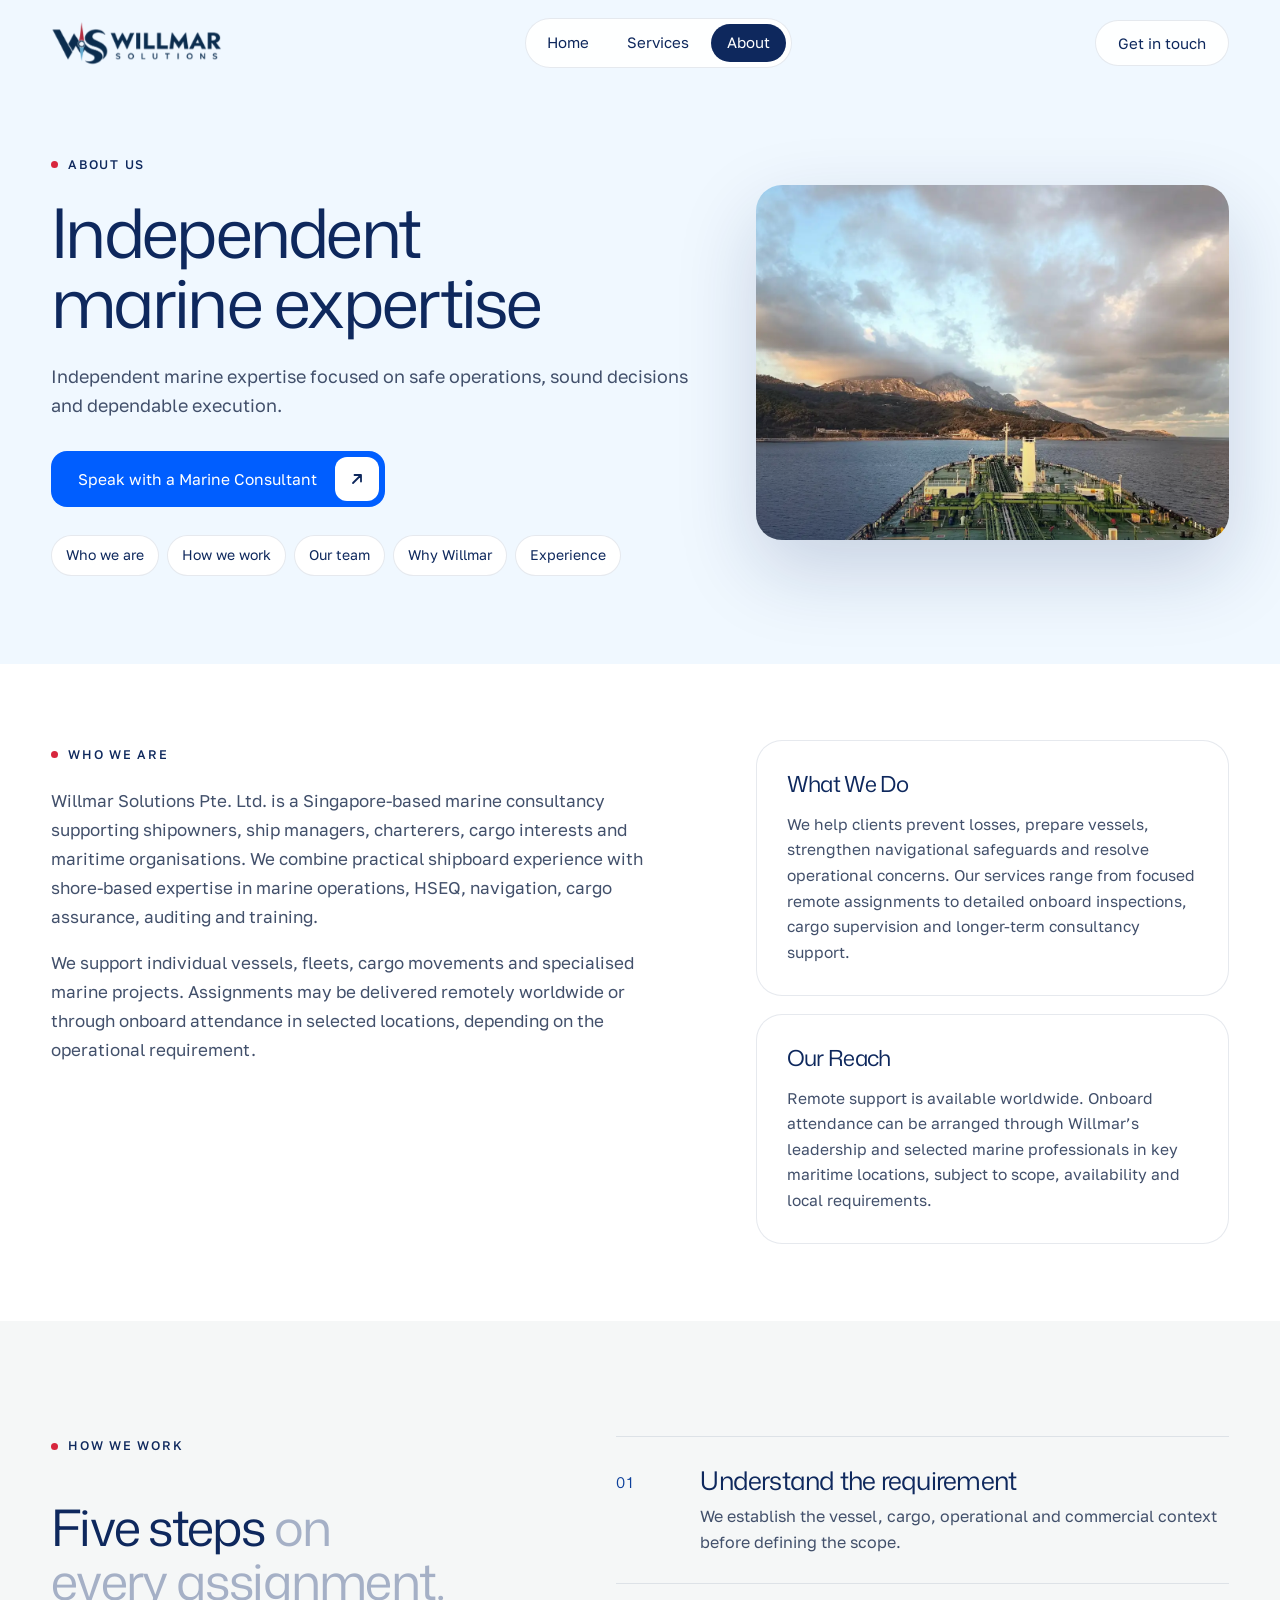
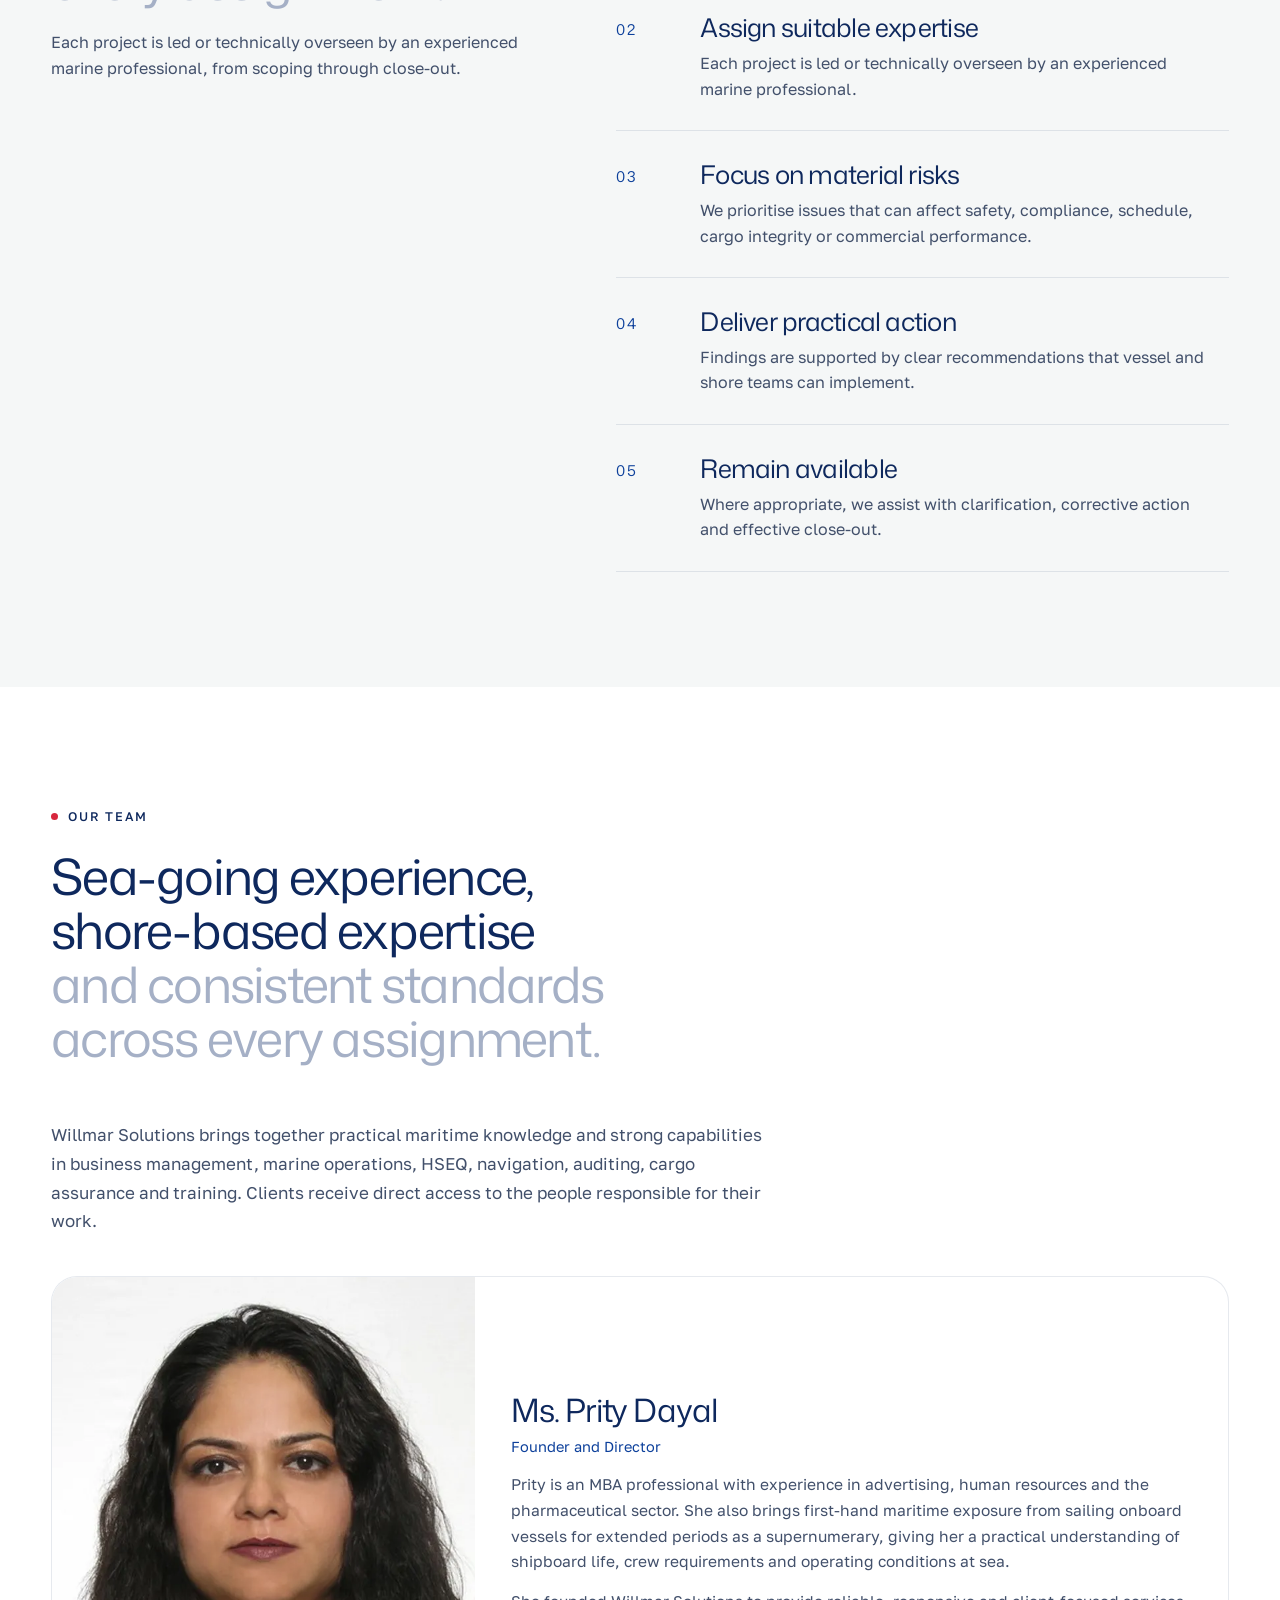
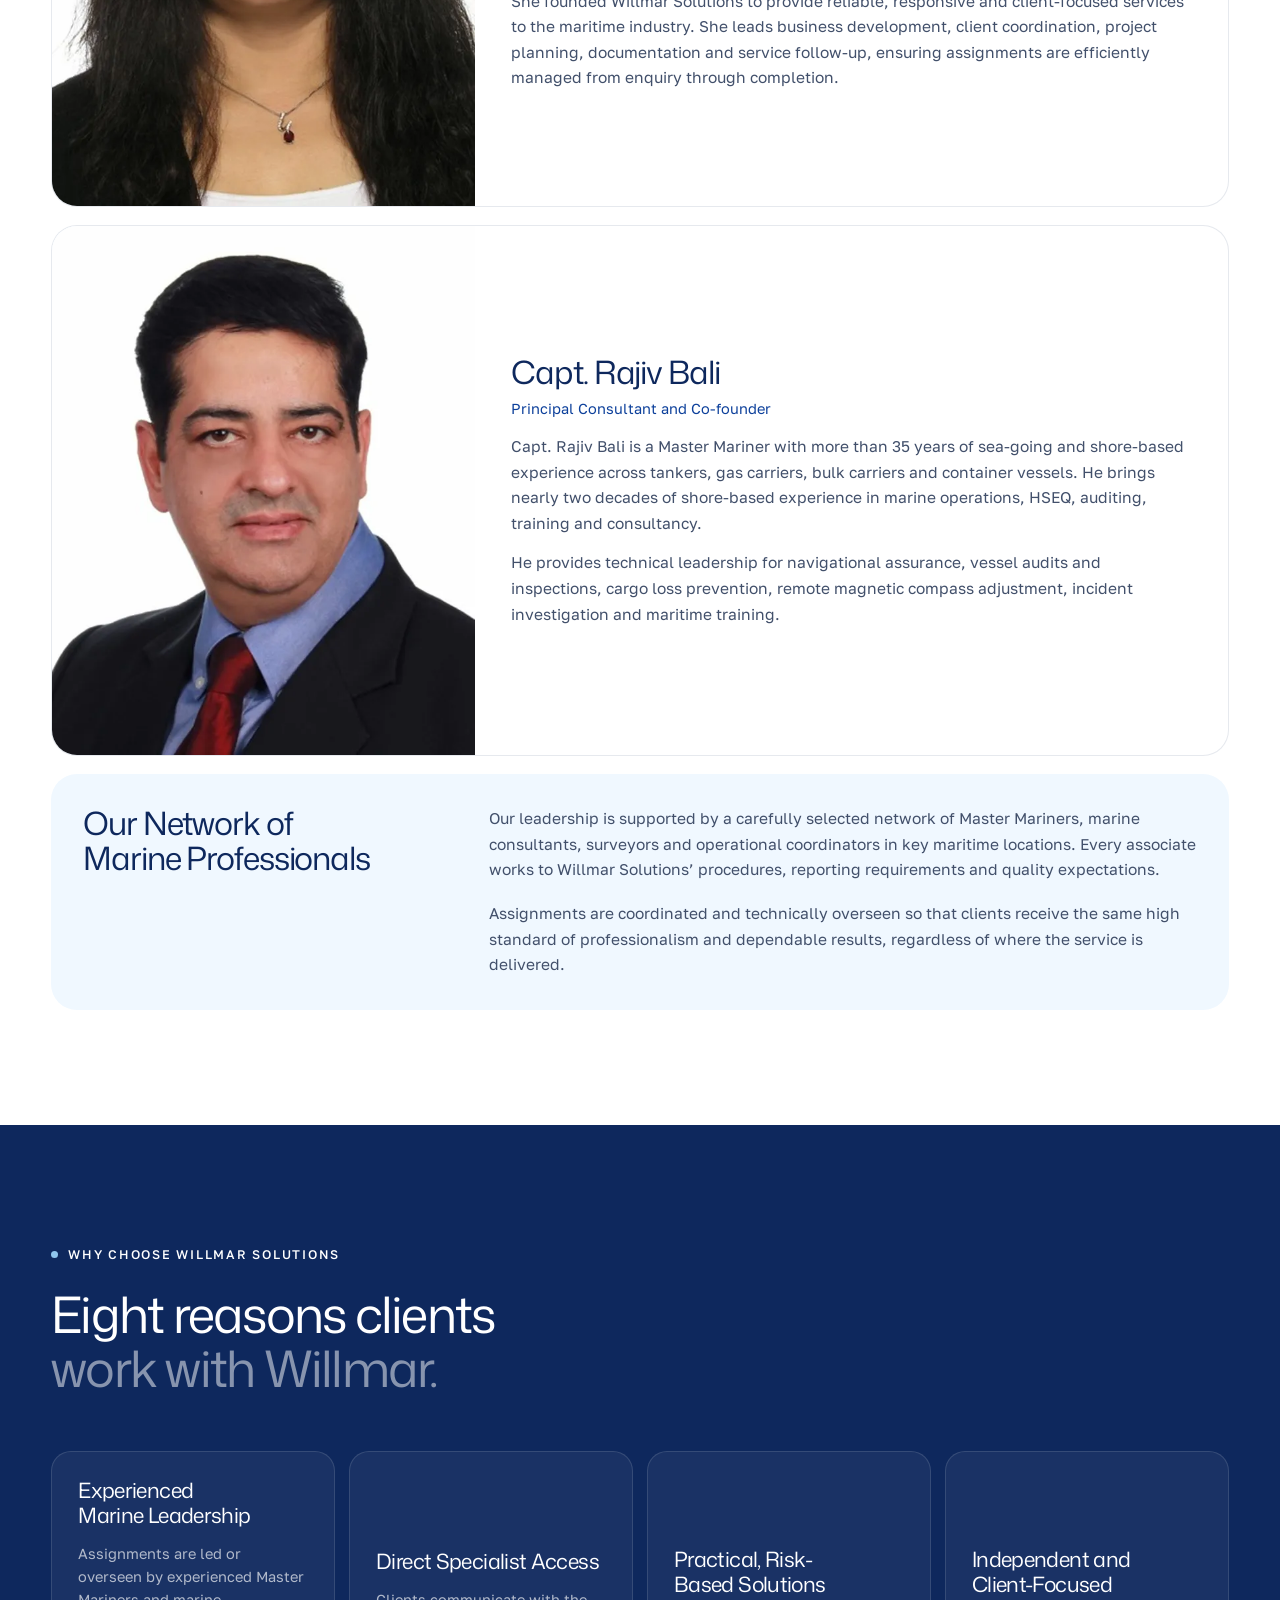
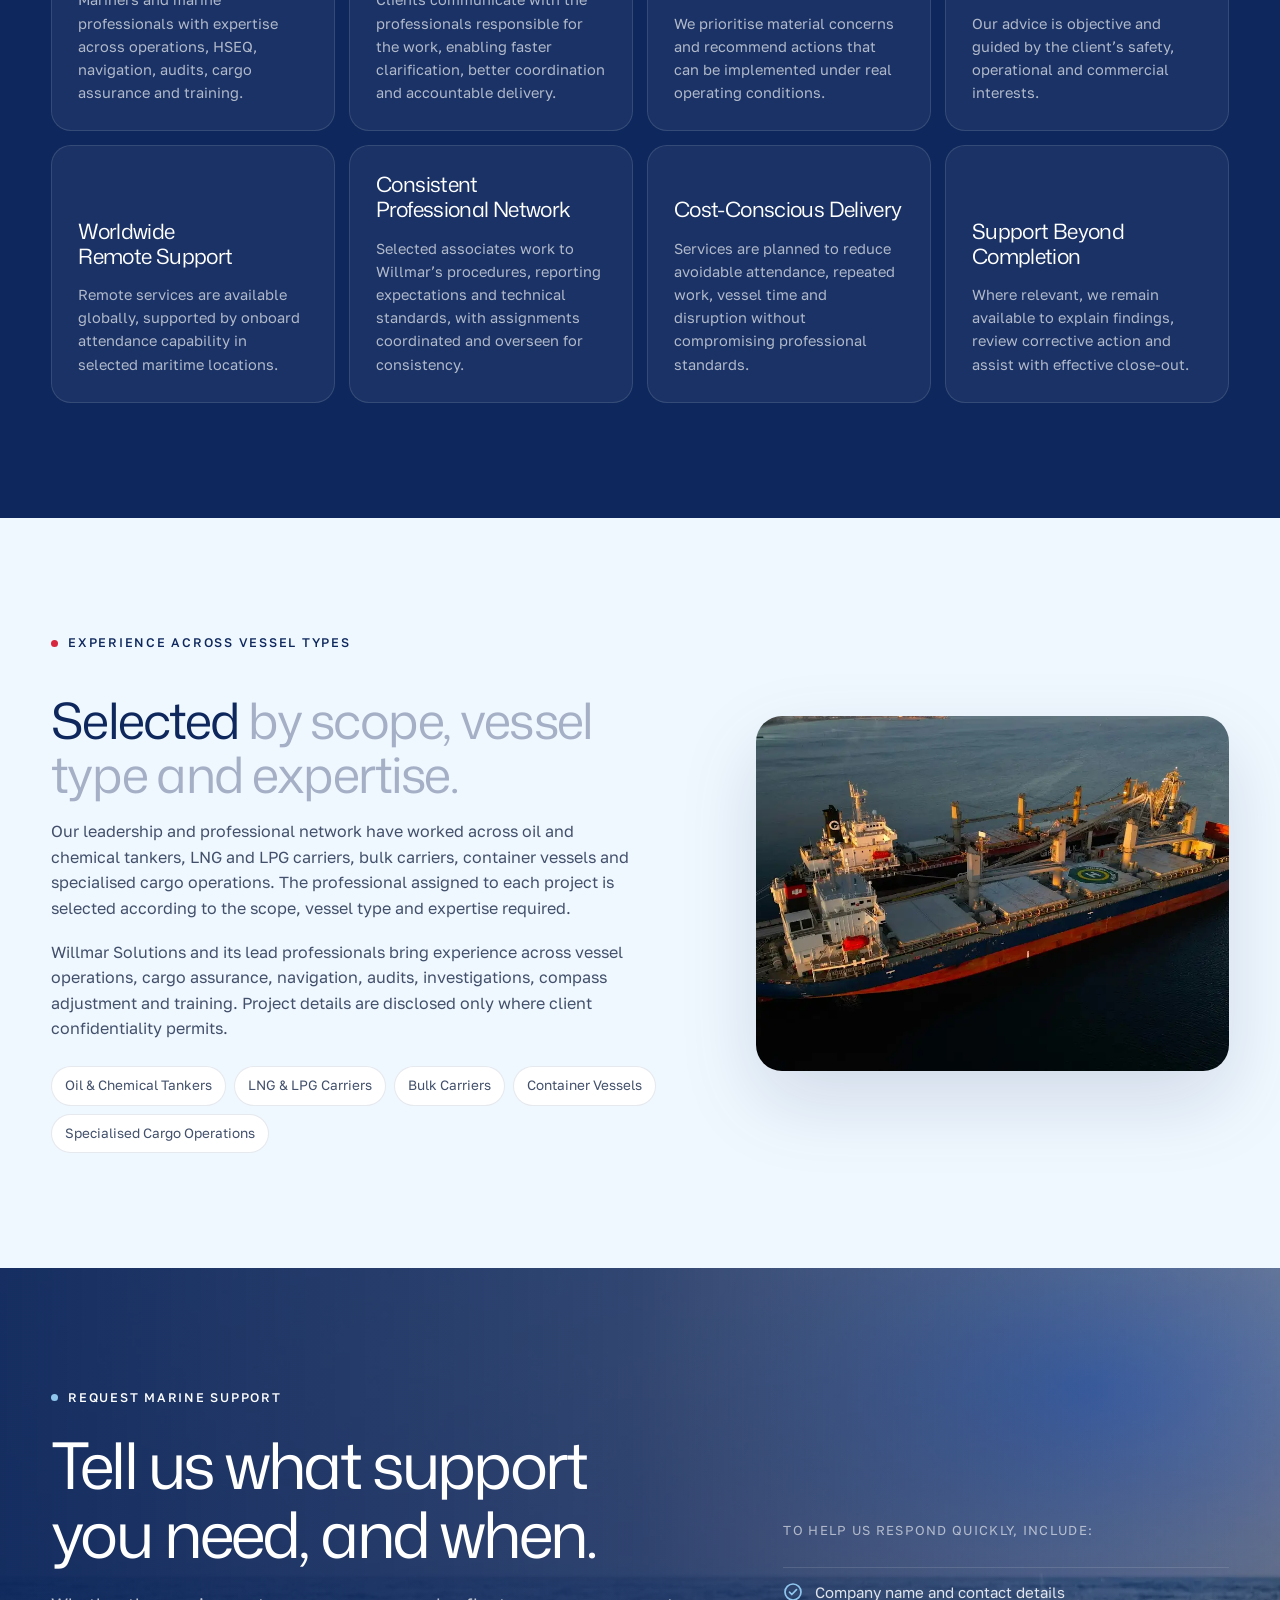
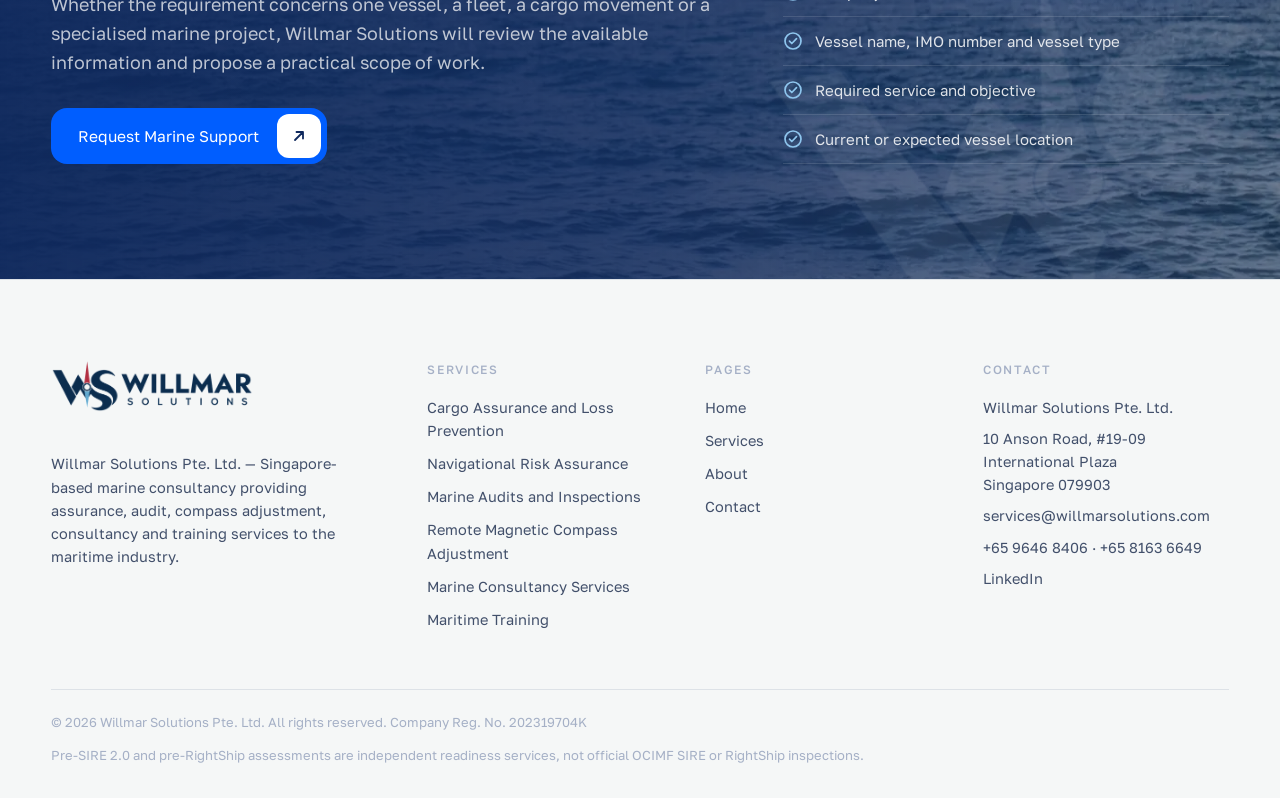
==== about.html @ 5625774e "Simplify to three tabs: Home, Services, About" ====
<!doctype html>
<html lang="en">
<head>
<meta charset="utf-8">
<meta name="viewport" content="width=device-width, initial-scale=1">
<title>About Us — Willmar Solutions</title>
<meta name="description" content="Willmar Solutions Pte. Ltd. — Singapore-based marine consultancy: cargo assurance, navigational risk assurance, marine audits, remote magnetic compass adjustment, consultancy and maritime training.">
<link rel="icon" type="image/png" href="img/favicon.png">
<link rel="preconnect" href="https://fonts.googleapis.com"><link rel="preconnect" href="https://fonts.gstatic.com" crossorigin><link rel="stylesheet" href="https://fonts.googleapis.com/css2?family=Mona+Sans:wght@400;500;600;700&family=Golos+Text:wght@400;500;600&display=swap">
<link rel="stylesheet" href="site.css?v=3">
</head>
<body>

<header class="header" id="header">
<div class="wrap">
  <a class="brand" href="index.html" aria-label="Willmar Solutions home"><span class="lg lg-full ph-logo-full-web" role="img" aria-label="Willmar Solutions"></span><span class="lg lg-mark ph-logo-mark-web" role="img" aria-label="Willmar Solutions"></span></a>
  <ul class="nav" aria-label="Primary">
    <li><a href="index.html">Home</a></li>
    <li><a href="services.html">Services</a></li>
    <li><a href="about.html" class="active" aria-current="page">About</a></li>
  </ul>
  <div class="header-cta">
    <a class="btn-ghost" href="contact.html">Get in touch</a>
    <button class="burger" type="button" id="burger" aria-label="Open menu"><svg viewBox="0 0 20 20" fill="none" stroke="currentColor" stroke-width="1.8" stroke-linecap="round"><path d="M3 6h14M3 10h14M3 14h14"/></svg></button>
  </div>
</div>
</header>
<div class="drawer" id="drawer" aria-hidden="true">
  <div class="top"><a class="brand" href="index.html"><span class="lg lg-full ph-logo-full-web" role="img" aria-label="Willmar Solutions"></span><span class="lg lg-mark ph-logo-mark-web" role="img" aria-label="Willmar Solutions"></span></a><button class="close" type="button" id="drawer-close" aria-label="Close menu"><svg viewBox="0 0 20 20" fill="none" stroke="currentColor" stroke-width="1.8" stroke-linecap="round"><path d="m5 5 10 10M15 5 5 15"/></svg></button></div>
  <a href="index.html">Home</a>
  <a href="services.html">Services</a>
  <a href="about.html">About</a>
  <a href="contact.html">Contact</a>
  <a class="btn primary" href="contact.html"><span>Request Marine Support</span><span class="ic"><svg viewBox="0 0 16 16" fill="none" stroke="currentColor" stroke-width="1.8" stroke-linecap="round" stroke-linejoin="round"><path d="M4 12 12 4M5.5 4H12v6.5"/></svg></span></a>
</div>
<main class="page" data-page="about"><section class="page-hero"><div class="wrap split"><div><span class="eyebrow">About Us</span><h1>Independent marine expertise</h1><p class="lead">Independent marine expertise focused on safe operations, sound decisions and dependable execution.</p><div class="actions"><a class="btn primary" href="contact.html"><span>Speak with a Marine Consultant</span><span class="ic"><svg viewBox="0 0 16 16" fill="none" stroke="currentColor" stroke-width="1.8" stroke-linecap="round" stroke-linejoin="round"><path d="M4 12 12 4M5.5 4H12v6.5"/></svg></span></a></div><div class="subnav"><a href="#who-we-are">Who we are</a><a href="#how-we-work">How we work</a><a href="#team">Our team</a><a href="#why">Why Willmar</a><a href="#experience">Experience</a></div></div><div class="page-hero-img rv"><div class="ph ph-about " role="img" aria-label="View from the bridge of a tanker approaching the coast"></div></div></div></section>
<section class="section tight white" id="who-we-are"><div class="wrap split top"><div><span class="eyebrow">Who we are</span><div class="prose"><p>Willmar Solutions Pte. Ltd. is a Singapore-based marine consultancy supporting shipowners, ship managers, charterers, cargo interests and maritime organisations. We combine practical shipboard experience with shore-based expertise in marine operations, HSEQ, navigation, cargo assurance, auditing and training.</p><p>We support individual vessels, fleets, cargo movements and specialised marine projects. Assignments may be delivered remotely worldwide or through onboard attendance in selected locations, depending on the operational requirement.</p></div></div><div class="stack"><div class="info-card"><h4>What We Do</h4><p>We help clients prevent losses, prepare vessels, strengthen navigational safeguards and resolve operational concerns. Our services range from focused remote assignments to detailed onboard inspections, cargo supervision and longer-term consultancy support.</p></div><div class="info-card"><h4>Our Reach</h4><p>Remote support is available worldwide. Onboard attendance can be arranged through Willmar’s leadership and selected marine professionals in key maritime locations, subject to scope, availability and local requirements.</p></div></div></div></section>
<section class="section" id="how-we-work"><div class="wrap steps-grid"><div class="sticky"><span class="eyebrow">How We Work</span><h2 class="h2">Five steps <span class="dim">on every assignment.</span></h2><p>Each project is led or technically overseen by an experienced marine professional, from scoping through close-out.</p></div><div class="steps"><div class="step rv"><div class="n">01</div><div><h4 class="h4">Understand the requirement</h4><p>We establish the vessel, cargo, operational and commercial context before defining the scope.</p></div></div><div class="step rv"><div class="n">02</div><div><h4 class="h4">Assign suitable expertise</h4><p>Each project is led or technically overseen by an experienced marine professional.</p></div></div><div class="step rv"><div class="n">03</div><div><h4 class="h4">Focus on material risks</h4><p>We prioritise issues that can affect safety, compliance, schedule, cargo integrity or commercial performance.</p></div></div><div class="step rv"><div class="n">04</div><div><h4 class="h4">Deliver practical action</h4><p>Findings are supported by clear recommendations that vessel and shore teams can implement.</p></div></div><div class="step rv"><div class="n">05</div><div><h4 class="h4">Remain available</h4><p>Where appropriate, we assist with clarification, corrective action and effective close-out.</p></div></div></div></div></section>
<section class="section white" id="team"><div class="wrap"><div class="section-head"><div><span class="eyebrow">Our Team</span><h2 class="h2">Sea-going experience, shore-based expertise <span class="dim">and consistent standards across every assignment.</span></h2></div></div><div class="prose" style="margin-bottom:40px"><p>Willmar Solutions brings together practical maritime knowledge and strong capabilities in business management, marine operations, HSEQ, navigation, auditing, cargo assurance and training. Clients receive direct access to the people responsible for their work.</p></div><div class="team-grid profiles"><div class="profile rv" style="--i:0"><div class="portrait"><div class="ph ph-prity " role="img" aria-label="Ms. Prity Dayal, Founder and Director"></div></div><div class="profile-body"><h3 class="h3">Ms. Prity Dayal</h3><span class="role">Founder and Director</span><p>Prity is an MBA professional with experience in advertising, human resources and the pharmaceutical sector. She also brings first-hand maritime exposure from sailing onboard vessels for extended periods as a supernumerary, giving her a practical understanding of shipboard life, crew requirements and operating conditions at sea.</p><p>She founded Willmar Solutions to provide reliable, responsive and client-focused services to the maritime industry. She leads business development, client coordination, project planning, documentation and service follow-up, ensuring assignments are efficiently managed from enquiry through completion.</p></div></div><div class="profile rv" style="--i:1"><div class="portrait"><div class="ph ph-rajiv " role="img" aria-label="Capt. Rajiv Bali, Principal Consultant and Co-founder"></div></div><div class="profile-body"><h3 class="h3">Capt. Rajiv Bali</h3><span class="role">Principal Consultant and Co-founder</span><p>Capt. Rajiv Bali is a Master Mariner with more than 35 years of sea-going and shore-based experience across tankers, gas carriers, bulk carriers and container vessels. He brings nearly two decades of shore-based experience in marine operations, HSEQ, auditing, training and consultancy.</p><p>He provides technical leadership for navigational assurance, vessel audits and inspections, cargo loss prevention, remote magnetic compass adjustment, incident investigation and maritime training.</p></div></div></div><div class="network"><div><h3 class="h3">Our Network of Marine Professionals</h3></div><div class="stack"><p>Our leadership is supported by a carefully selected network of Master Mariners, marine consultants, surveyors and operational coordinators in key maritime locations. Every associate works to Willmar Solutions’ procedures, reporting requirements and quality expectations.</p><p>Assignments are coordinated and technically overseen so that clients receive the same high standard of professionalism and dependable results, regardless of where the service is delivered.</p></div></div></div></section>
<section class="section navy sonar" id="why"><div class="rings" aria-hidden="true"><i></i><i></i><i></i></div><div class="wrap"><div class="section-head"><div><span class="eyebrow">Why Choose Willmar Solutions</span><h2 class="h2">Eight reasons clients <span class="dim">work with Willmar.</span></h2></div></div><div class="why-grid" style="margin-top:0"><div class="why rv" style="--i:0"><h4>Experienced Marine Leadership</h4><p>Assignments are led or overseen by experienced Master Mariners and marine professionals with expertise across operations, HSEQ, navigation, audits, cargo assurance and training.</p></div><div class="why rv" style="--i:1"><h4>Direct Specialist Access</h4><p>Clients communicate with the professionals responsible for the work, enabling faster clarification, better coordination and accountable delivery.</p></div><div class="why rv" style="--i:2"><h4>Practical, Risk-Based Solutions</h4><p>We prioritise material concerns and recommend actions that can be implemented under real operating conditions.</p></div><div class="why rv" style="--i:3"><h4>Independent and Client-Focused</h4><p>Our advice is objective and guided by the client’s safety, operational and commercial interests.</p></div><div class="why rv" style="--i:4"><h4>Worldwide Remote Support</h4><p>Remote services are available globally, supported by onboard attendance capability in selected maritime locations.</p></div><div class="why rv" style="--i:5"><h4>Consistent Professional Network</h4><p>Selected associates work to Willmar’s procedures, reporting expectations and technical standards, with assignments coordinated and overseen for consistency.</p></div><div class="why rv" style="--i:6"><h4>Cost-Conscious Delivery</h4><p>Services are planned to reduce avoidable attendance, repeated work, vessel time and disruption without compromising professional standards.</p></div><div class="why rv" style="--i:7"><h4>Support Beyond Completion</h4><p>Where relevant, we remain available to explain findings, review corrective action and assist with effective close-out.</p></div></div></div></section>
<section class="section mist" id="experience"><div class="wrap split exp">
  <div class="stack"><span class="eyebrow">Experience Across Vessel Types</span><h2 class="h2">Selected <span class="dim">by scope, vessel type and expertise.</span></h2><p>Our leadership and professional network have worked across oil and chemical tankers, LNG and LPG carriers, bulk carriers, container vessels and specialised cargo operations. The professional assigned to each project is selected according to the scope, vessel type and expertise required.</p><p>Willmar Solutions and its lead professionals bring experience across vessel operations, cargo assurance, navigation, audits, investigations, compass adjustment and training. Project details are disclosed only where client confidentiality permits.</p><div class="vessels"><span>Oil &amp; Chemical Tankers</span><span>LNG &amp; LPG Carriers</span><span>Bulk Carriers</span><span>Container Vessels</span><span>Specialised Cargo Operations</span></div></div>
  <div class="exp-img rv"><div class="ph ph-bulk " role="img" aria-label="Aerial view of a bulk carrier"></div></div>
</div></section>
<section class="cta-band">
<div class="ph ph-sea cta-photo" role="img" aria-label="Open sea at dusk"></div><div class="ph ph-logo-mark-white cta-mark" role="img" aria-label=""></div>
<div class="wrap inner">
  <div>
    <span class="eyebrow">Request Marine Support</span>
    <h2>Tell us what support you need, and when.</h2>
    <p class="lead">Whether the requirement concerns one vessel, a fleet, a cargo movement or a specialised marine project, Willmar Solutions will review the available information and propose a practical scope of work.</p>
    <div class="actions"><a class="btn primary" href="contact.html"><span>Request Marine Support</span><span class="ic"><svg viewBox="0 0 16 16" fill="none" stroke="currentColor" stroke-width="1.8" stroke-linecap="round" stroke-linejoin="round"><path d="M4 12 12 4M5.5 4H12v6.5"/></svg></span></a></div>
  </div>
  <div class="notes">
    <div class="notes-title">To help us respond quickly, include:</div>
    <ul class="notes-list"><li><svg viewBox="0 0 20 20" fill="none" stroke="currentColor" stroke-width="1.7" stroke-linecap="round" stroke-linejoin="round"><circle cx="10" cy="10" r="8"/><path d="m6.5 10.2 2.3 2.3 4.7-4.8"/></svg><span>Company name and contact details</span></li><li><svg viewBox="0 0 20 20" fill="none" stroke="currentColor" stroke-width="1.7" stroke-linecap="round" stroke-linejoin="round"><circle cx="10" cy="10" r="8"/><path d="m6.5 10.2 2.3 2.3 4.7-4.8"/></svg><span>Vessel name, IMO number and vessel type</span></li><li><svg viewBox="0 0 20 20" fill="none" stroke="currentColor" stroke-width="1.7" stroke-linecap="round" stroke-linejoin="round"><circle cx="10" cy="10" r="8"/><path d="m6.5 10.2 2.3 2.3 4.7-4.8"/></svg><span>Required service and objective</span></li><li><svg viewBox="0 0 20 20" fill="none" stroke="currentColor" stroke-width="1.7" stroke-linecap="round" stroke-linejoin="round"><circle cx="10" cy="10" r="8"/><path d="m6.5 10.2 2.3 2.3 4.7-4.8"/></svg><span>Current or expected vessel location</span></li></ul>
  </div>
</div>
</section>
</main>
<footer class="footer">
<div class="wrap">
  <div class="cols">
    <div>
      <a class="brand footer-brand" href="index.html"><span class="lg lg-full ph-logo-full-web" role="img" aria-label="Willmar Solutions"></span><span class="lg lg-mark ph-logo-mark-web" role="img" aria-label="Willmar Solutions"></span></a>
      <p class="about">Willmar Solutions Pte. Ltd. — Singapore-based marine consultancy providing assurance, audit, compass adjustment, consultancy and training services to the maritime industry.</p>
    </div>
    <div><h5>Services</h5><ul><li><a href="cargo-assurance.html">Cargo Assurance and Loss Prevention</a></li><li><a href="navigational-risk-assurance.html">Navigational Risk Assurance</a></li><li><a href="marine-audits.html">Marine Audits and Inspections</a></li><li><a href="compass-adjustment.html">Remote Magnetic Compass Adjustment</a></li><li><a href="marine-consultancy.html">Marine Consultancy Services</a></li><li><a href="maritime-training.html">Maritime Training</a></li></ul></div>
    <div><h5>Pages</h5><ul><li><a href="index.html">Home</a></li><li><a href="services.html">Services</a></li><li><a href="about.html">About</a></li><li><a href="contact.html">Contact</a></li></ul></div>
    <div><h5>Contact</h5>
      <div class="contact-line">
        <div>Willmar Solutions Pte. Ltd.</div>
        <div>10 Anson Road, #19-09<br>International Plaza<br>Singapore 079903</div>
        <div><a href="mailto:services@willmarsolutions.com">services@willmarsolutions.com</a></div>
        <div><a href="tel:+6596468406">+65 9646 8406</a> · <a href="tel:+6581636649">+65 8163 6649</a></div>
        <div><a href="https://www.linkedin.com/company/willmar-solutions-pte-ltd/" target="_blank" rel="noopener">LinkedIn</a></div>
      </div>
    </div>
  </div>
  <div class="bottom"><span>© 2026 Willmar Solutions Pte. Ltd. All rights reserved. Company Reg. No. 202319704K</span><span>Pre-SIRE 2.0 and pre-RightShip assessments are independent readiness services, not official OCIMF SIRE or RightShip inspections.</span></div>
</div>
</footer>
<script src="site.js?v=3"></script>
</body>
</html>
---- site.css ----
:root{
  --navy:#0E285D; --deep:#0D409B; --sea:#1B4F9C; --blue:#005EFF; --sky:#8FC6EE; --sky-soft:#DCEBF8;
  --red:#D7263D;
  --fog:#F5F7F7; --mist:#F0F8FF; --white:#FFFFFF;
  --ink:#0E285D; --text:#42506B; --muted:#A5B0C6; --line:rgba(14,40,93,.10); --line-strong:rgba(14,40,93,.18);
  --on-dark:#FFFFFF; --on-dark-muted:rgba(255,255,255,.66); --dark-card:rgba(255,255,255,.05); --dark-line:rgba(255,255,255,.12);
  --display:"Mona Sans","Mona Sans Variable",-apple-system,"Helvetica Neue",Arial,sans-serif;
  --body:"Golos Text","Golos Text Variable",-apple-system,"Segoe UI",Arial,sans-serif;
  --r-card:26px; --r-btn:16px; --r-sm:12px;
  --gutter:clamp(20px,4vw,56px); --max:1320px;
  color-scheme:light;
}
*{box-sizing:border-box}
html{scroll-behavior:smooth;-webkit-text-size-adjust:100%}
@media (prefers-reduced-motion:reduce){html{scroll-behavior:auto}}
body{margin:0;background:var(--fog);color:var(--text);font-family:var(--body);font-size:16px;line-height:1.6;-webkit-font-smoothing:antialiased}
img,svg{max-width:100%;display:block}
a{color:inherit;text-decoration:none}
h1,h2,h3,h4{font-family:var(--display);font-weight:400;color:var(--ink);margin:0;text-wrap:balance;letter-spacing:-0.035em;line-height:1.08}
h4{font-size:clamp(21px,2vw,26px);letter-spacing:-0.03em;line-height:1.2}
p{margin:0}
ul{margin:0;padding:0;list-style:none}
button{font:inherit;cursor:pointer}
:focus-visible{outline:3px solid var(--blue);outline-offset:3px;border-radius:6px}
.wrap{max-width:var(--max);margin-inline:auto;padding-inline:var(--gutter)}
.page{display:block}
.page[hidden]{display:none}

/* ---------- header ---------- */
.header{position:fixed;inset:0 0 auto 0;z-index:50;padding:18px 0;transition:padding .25s}
.header .wrap{display:flex;align-items:center;justify-content:space-between;gap:16px}
.brand{display:flex;align-items:center;gap:11px;color:var(--ink);font-family:var(--display);font-weight:600;letter-spacing:.06em;font-size:14px;text-transform:uppercase;white-space:nowrap}
.brand svg{width:40px;height:40px;flex:none}
.brand .wordmark{display:flex;flex-direction:column;line-height:1.05}
.brand .wordmark small{font-size:9px;letter-spacing:.22em;font-weight:500;opacity:.75}
.nav{display:flex;gap:6px;padding:5px;border-radius:999px;background:rgba(255,255,255,.92);border:1px solid var(--line);backdrop-filter:blur(14px);-webkit-backdrop-filter:blur(14px)}
.nav > li{position:relative}
.nav a,.nav button{display:block;padding:9px 16px;border-radius:999px;font-size:15px;color:var(--ink);background:none;border:0;line-height:1.3;white-space:nowrap}
.nav a:hover,.nav button:hover,.nav a.active{background:var(--mist)}
.nav .has-menu > button{display:flex;align-items:center;gap:6px}
.nav .has-menu > button svg{width:12px;height:12px;transition:transform .2s}
.nav .has-menu[aria-expanded="true"] > button svg{transform:rotate(180deg)}
.menu{position:absolute;top:calc(100% + 10px);left:0;min-width:320px;background:var(--white);border:1px solid var(--line);border-radius:18px;padding:8px;box-shadow:0 24px 60px rgba(14,40,93,.14);display:none;z-index:5}
.has-menu[aria-expanded="true"] .menu{display:block}
.menu a{display:flex;align-items:center;gap:12px;padding:10px 12px;border-radius:12px;font-size:14.5px;white-space:normal}
.menu a svg{width:20px;height:20px;color:var(--deep);flex:none}
.header-cta{display:flex;align-items:center;gap:10px}
.btn-ghost{display:inline-flex;align-items:center;padding:10px 22px;border-radius:999px;background:rgba(255,255,255,.92);border:1px solid var(--line);color:var(--ink);font-size:15px;backdrop-filter:blur(14px);-webkit-backdrop-filter:blur(14px)}
.btn-ghost:hover{background:var(--white)}
.burger{display:none;width:44px;height:44px;border-radius:999px;background:rgba(255,255,255,.92);border:1px solid var(--line);align-items:center;justify-content:center}
.burger svg{width:20px;height:20px;color:var(--ink)}
/* header over the dark hero */
.header.on-dark .brand{color:#fff}
.header.on-dark .nav,.header.on-dark .btn-ghost,.header.on-dark .burger{background:rgba(255,255,255,.10);border-color:rgba(255,255,255,.14);color:#fff}
.header.on-dark .nav a,.header.on-dark .nav button,.header.on-dark .burger svg{color:#fff}
.header.on-dark .nav a:hover,.header.on-dark .nav button:hover,.header.on-dark .nav a.active{background:rgba(255,255,255,.14)}
.header.on-dark .btn-ghost{background:rgba(255,255,255,.95);color:var(--ink)}
.header.on-dark .menu a{color:var(--ink)}
.header.scrolled{padding:10px 0}
/* mobile drawer */
.drawer{display:none;position:fixed;inset:0;z-index:60;background:var(--white);padding:24px var(--gutter);overflow:auto}
.drawer.open{display:block}
.drawer .top{display:flex;justify-content:space-between;align-items:center;margin-bottom:24px}
.drawer .close{width:44px;height:44px;border-radius:999px;border:1px solid var(--line);background:var(--white);display:flex;align-items:center;justify-content:center}
.drawer a{display:block;padding:12px 0;border-bottom:1px solid var(--line);font-family:var(--display);font-size:22px;color:var(--ink)}
.drawer .sub a{font-family:var(--body);font-size:16px;padding:10px 0 10px 16px;border-bottom:0;color:var(--text)}
.drawer .label{margin-top:18px;font-size:12px;letter-spacing:.14em;text-transform:uppercase;color:var(--muted)}
.drawer .btn{margin-top:24px}

/* ---------- buttons ---------- */
.btn{display:inline-flex;align-items:center;gap:18px;padding:5px 5px 5px 26px;border-radius:var(--r-btn);background:var(--white);color:var(--ink);font-size:15.5px;border:1px solid var(--line);transition:transform .2s,box-shadow .2s}
.btn .ic{width:44px;height:44px;border-radius:12px;background:var(--navy);color:#fff;display:grid;place-items:center;flex:none;transition:transform .25s}
.btn .ic svg{width:16px;height:16px}
.btn:hover{transform:translateY(-1px);box-shadow:0 10px 28px rgba(14,40,93,.12)}
.btn:hover .ic{transform:translate(2px,-2px)}
.btn.primary{background:var(--blue);color:#fff;border-color:transparent}
.btn.primary .ic{background:var(--white);color:var(--navy)}
.btn.navy{background:var(--navy);color:#fff;border-color:transparent}
.btn.navy .ic{background:var(--white);color:var(--navy)}
.btn.deep{background:var(--deep);color:#fff;border-color:transparent}
.btn.deep .ic{background:var(--white);color:var(--navy)}
.btn.outline-dark{background:transparent;color:#fff;border-color:rgba(255,255,255,.28)}
.btn.outline-dark .ic{background:var(--white);color:var(--navy)}
.link{display:inline-flex;align-self:flex-start;align-items:center;gap:8px;font-size:15.5px;color:var(--ink);border-bottom:1px solid var(--line-strong);padding-bottom:2px}
.link svg{width:14px;height:14px}
.actions{display:flex;flex-wrap:wrap;gap:12px;align-items:center}

/* ---------- section scaffolding ---------- */
.section{padding-block:clamp(72px,9vw,120px)}
.section.tight{padding-block:clamp(48px,6vw,80px)}
.section.mist{background:var(--mist)}
.section.white{background:var(--white)}
.section.navy{background:var(--navy);color:var(--on-dark-muted)}
.section.navy h2,.section.navy h3,.section.navy h4{color:#fff}
.eyebrow{display:inline-flex;align-items:center;gap:10px;font-size:12.5px;letter-spacing:.14em;text-transform:uppercase;color:var(--ink);font-weight:500;margin-bottom:22px}
.eyebrow::before{content:"";width:7px;height:7px;border-radius:50%;background:var(--red);flex:none}
.navy .eyebrow{color:#fff}
.navy .eyebrow::before{background:var(--sky)}
.h2{font-size:clamp(32px,4.2vw,50px)}
.h2 .dim{color:var(--muted)}
.navy .h2 .dim{color:rgba(255,255,255,.5)}
.h3{font-size:clamp(24px,2.6vw,32px)}
.h4{font-size:clamp(21px,2vw,26px);letter-spacing:-0.03em}
.lead{font-size:clamp(17px,1.4vw,19px);line-height:1.6;max-width:62ch}
.split{display:grid;grid-template-columns:minmax(0,1.15fr) minmax(0,.85fr);gap:clamp(28px,5vw,80px);align-items:end}
.split.top{align-items:start}
.section-head{display:flex;flex-wrap:wrap;justify-content:space-between;align-items:end;gap:24px;margin-bottom:clamp(36px,5vw,56px)}
.section-head .h2{max-width:22ch}
.section-head p{max-width:46ch}
.stack{display:flex;flex-direction:column;gap:18px}
.prose{max-width:66ch;display:flex;flex-direction:column;gap:18px;font-size:17px;line-height:1.7}

/* ---------- hero (home) ---------- */
.hero{position:relative;overflow:hidden;background:#071634;color:#fff;padding:140px 0 0;isolation:isolate}
.hero::before{content:"";position:absolute;inset:0;background:
  radial-gradient(60% 55% at 78% 8%,rgba(0,94,255,.55),transparent 60%),
  radial-gradient(45% 40% at 20% 100%,rgba(13,64,155,.7),transparent 60%),
  linear-gradient(165deg,#0B1F4C 0%,#0E285D 45%,#071634 100%);z-index:-2}
.beam{position:absolute;top:-30%;height:180%;width:22%;transform:rotate(22deg);filter:blur(28px);opacity:.9;z-index:-1;pointer-events:none}
.beam.b1{left:22%;background:linear-gradient(180deg,transparent,rgba(143,198,238,.55) 40%,rgba(0,94,255,.35) 70%,transparent)}
.beam.b2{left:44%;width:12%;background:linear-gradient(180deg,transparent,rgba(190,225,247,.5) 35%,rgba(0,94,255,.28) 65%,transparent)}
.beam.b3{left:62%;width:26%;background:linear-gradient(180deg,transparent 10%,rgba(0,94,255,.45) 45%,rgba(143,198,238,.25) 70%,transparent)}
.hero .wrap{position:relative}
.hero h1{color:#fff;font-size:clamp(40px,6vw,84px);letter-spacing:-0.045em;line-height:1.02;max-width:12ch}
.hero h1 .dim{color:rgba(255,255,255,.62)}
.hero-grid{display:grid;grid-template-columns:minmax(0,1.1fr) minmax(0,.9fr);gap:clamp(28px,5vw,64px);align-items:end;margin-top:clamp(40px,7vw,110px)}
.hero-copy{display:flex;flex-direction:column;gap:26px}
.hero-copy p{max-width:44ch;color:rgba(255,255,255,.86);font-size:17px}
.hero-copy p + p{color:rgba(255,255,255,.62);font-size:15.5px}
.hero-visual{justify-self:end;width:min(100%,460px)}
.compass-card{position:relative;background:rgba(6,20,52,.55);border:1px solid rgba(255,255,255,.14);border-radius:22px;padding:22px;backdrop-filter:blur(10px);-webkit-backdrop-filter:blur(10px);display:grid;grid-template-columns:auto 1fr;gap:20px;align-items:center}
.compass-card svg{width:150px;height:150px}
.compass-card .cc-meta{display:flex;flex-direction:column;gap:10px}
.compass-card .cc-meta strong{font-family:var(--display);font-weight:500;font-size:19px;letter-spacing:-.02em;color:#fff}
.compass-card .cc-meta span{font-size:13.5px;color:rgba(255,255,255,.66);line-height:1.5}
.compass-card .cc-row{display:flex;gap:8px;flex-wrap:wrap}
.compass-card .pill{font-size:12px;padding:5px 10px;border-radius:999px;background:rgba(255,255,255,.08);border:1px solid rgba(255,255,255,.14);color:#fff;letter-spacing:.02em}
.strip{margin-top:clamp(56px,8vw,96px);border-top:1px solid rgba(255,255,255,.12);padding:26px 0 28px}
.strip ul{display:flex;flex-wrap:wrap;justify-content:space-between;gap:12px 28px}
.strip li{font-family:var(--display);font-weight:500;font-size:15px;letter-spacing:.01em;color:rgba(255,255,255,.55);display:flex;align-items:center;gap:10px}
.strip li svg{width:18px;height:18px;opacity:.7}

/* ---------- inner page hero ---------- */
.page-hero{background:var(--mist);padding:150px 0 clamp(56px,7vw,88px)}
.page-hero .eyebrow{margin-bottom:22px}
.page-hero h1{font-size:clamp(38px,5.4vw,68px);letter-spacing:-0.04em;line-height:1.04;max-width:16ch}
.page-hero .sub{font-family:var(--display);font-size:clamp(20px,2.2vw,28px);color:var(--muted);margin-top:10px;letter-spacing:-.03em;line-height:1.2}
.page-hero .lead{margin-top:24px}
.page-hero .actions{margin-top:32px}
.page-hero .split{align-items:end}
.page-hero .crumbs{display:flex;gap:8px;font-size:13px;color:var(--muted);margin-bottom:26px}
.page-hero .crumbs a:hover{color:var(--ink)}

/* ---------- cards ---------- */
.cards-3{display:grid;grid-template-columns:repeat(3,minmax(0,1fr));gap:18px}
.card{background:var(--white);border-radius:var(--r-card);padding:30px;display:flex;flex-direction:column;gap:14px;min-height:300px;justify-content:space-between;border:1px solid transparent}
.card .icon{width:56px;height:56px;color:var(--deep)}
.card .icon svg{width:56px;height:56px;stroke-width:1.4}
.card h4{margin-top:auto}
.card p{font-size:15.5px;line-height:1.6}
.card.navy{background:var(--navy);color:rgba(255,255,255,.72)}
.card.navy h4{color:#fff}
.card.navy .icon{color:var(--sky)}
.card.mist{background:var(--mist)}

.pillars-head{display:grid;grid-template-columns:minmax(0,1.2fr) minmax(0,.8fr);gap:clamp(24px,4vw,64px);align-items:end;margin-bottom:clamp(36px,5vw,56px)}
.pillars-head .h2{max-width:20ch}
.pillars-head .side{display:flex;flex-direction:column;gap:22px}
.trust{display:flex;align-items:center;gap:14px;font-size:14.5px;line-height:1.4;color:var(--text)}
.trust .marks{display:flex}
.trust .marks span{width:42px;height:42px;border-radius:50%;background:var(--navy);color:#fff;display:grid;place-items:center;font-family:var(--display);font-weight:600;font-size:13px;border:2px solid var(--mist);margin-left:-8px}
.trust .marks span:first-child{margin-left:0}
.trust .marks span.sky{background:var(--sky);color:var(--navy)}
.trust .marks span.deep{background:var(--deep)}

/* ---------- ticker ---------- */
.ticker{overflow:hidden;background:var(--mist);padding:22px 0 44px;border-bottom:1px solid var(--line)}
.ticker .track{display:flex;gap:0;width:max-content;animation:ticker 48s linear infinite}
.ticker span{font-family:var(--display);font-size:clamp(40px,5.2vw,74px);letter-spacing:-0.045em;color:var(--ink);white-space:nowrap;padding-inline:28px;display:flex;align-items:center;gap:28px}
.ticker span::after{content:"";width:10px;height:10px;border-radius:50%;background:var(--red);flex:none;opacity:.9}
@keyframes ticker{to{transform:translateX(-50%)}}
@media (prefers-reduced-motion:reduce){.ticker .track{animation:none;flex-wrap:wrap;width:auto}}

/* ---------- services carousel ---------- */
.carousel{position:relative}
.rail{display:grid;grid-auto-flow:column;grid-auto-columns:calc((100% - 36px)/3);gap:18px;overflow-x:auto;scroll-snap-type:x mandatory;scrollbar-width:none;padding-bottom:6px}
.rail::-webkit-scrollbar{display:none}
.rail > *{scroll-snap-align:start}
.svc{background:var(--navy);color:rgba(255,255,255,.72);border-radius:var(--r-card);padding:30px;min-height:395px;display:flex;flex-direction:column;gap:16px;position:relative;overflow:hidden;transition:transform .25s,background .25s}
.svc:hover{transform:translateY(-4px);background:var(--deep)}
.svc .icon{width:56px;height:56px;color:var(--sky)}
.svc .icon svg{width:56px;height:56px;stroke-width:1.4}
.svc .num{position:absolute;top:26px;right:28px;font-family:var(--display);font-size:13px;letter-spacing:.12em;color:rgba(255,255,255,.4)}
.svc h4{color:#fff;margin-top:auto}
.svc p{font-size:15px;line-height:1.6}
.svc .go{display:inline-flex;align-items:center;gap:8px;color:#fff;font-size:14.5px;margin-top:6px}
.svc .go svg{width:14px;height:14px;transition:transform .2s}
.svc:hover .go svg{transform:translate(2px,-2px)}
.arrows{display:flex;gap:10px}
.arrows button{width:48px;height:48px;border-radius:999px;border:1px solid var(--line-strong);background:var(--white);display:grid;place-items:center;color:var(--ink)}
.arrows button:hover{background:var(--navy);color:#fff;border-color:var(--navy)}
.arrows svg{width:18px;height:18px}
.carousel-foot{display:flex;flex-wrap:wrap;justify-content:space-between;align-items:center;gap:20px;margin-top:32px}
.carousel-foot p{max-width:40ch;color:var(--text)}

/* ---------- how we work (numbered: a real sequence) ---------- */
.steps-grid{display:grid;grid-template-columns:minmax(0,.9fr) minmax(0,1.1fr);gap:clamp(28px,5vw,80px);align-items:start}
.steps-grid .sticky{position:sticky;top:120px;display:flex;flex-direction:column;gap:22px}
.steps{display:flex;flex-direction:column}
.step{display:grid;grid-template-columns:64px 1fr;gap:20px;padding:28px 0;border-top:1px solid var(--line)}
.step:last-child{border-bottom:1px solid var(--line)}
.step .n{font-family:var(--display);font-size:15px;letter-spacing:.08em;color:var(--deep);padding-top:6px}
.step h4{margin-bottom:8px}
.step p{max-width:52ch}

/* ---------- projects ---------- */
.proj-grid{display:grid;grid-template-columns:repeat(3,minmax(0,1fr));gap:18px}
.proj{background:var(--white);border-radius:var(--r-card);padding:28px;display:flex;flex-direction:column;gap:18px;min-height:340px;border:1px solid var(--line);transition:transform .25s,box-shadow .25s}
.proj:hover{transform:translateY(-4px);box-shadow:0 20px 50px rgba(14,40,93,.10)}
.proj .tags{display:flex;gap:8px;flex-wrap:wrap}
.tag{font-size:12px;letter-spacing:.06em;text-transform:uppercase;padding:6px 11px;border-radius:999px;background:var(--mist);color:var(--ink)}
.proj .stat{margin-top:auto}
.proj .stat strong{display:block;font-family:var(--display);font-weight:500;font-size:clamp(28px,2.8vw,38px);letter-spacing:-.04em;color:var(--ink);line-height:1.05}
.proj .stat span{font-size:13.5px;color:var(--muted);letter-spacing:.02em}
.proj p{font-size:15.5px;line-height:1.6}
.proj .go{display:inline-flex;align-items:center;gap:8px;font-size:14.5px;color:var(--ink)}
.proj .go svg{width:14px;height:14px}

/* ---------- who we work with ---------- */
.who{display:grid;grid-template-columns:minmax(0,.8fr) minmax(0,1.2fr);gap:clamp(28px,5vw,80px);align-items:start}
.who .list li{font-family:var(--display);font-size:clamp(34px,4.6vw,64px);letter-spacing:-0.045em;line-height:1.1;color:var(--ink);padding:14px 0;border-top:1px solid var(--line);display:flex;justify-content:space-between;align-items:center;gap:20px}
.who .list li:last-child{border-bottom:1px solid var(--line)}
.who .list li small{font-family:var(--body);font-size:13px;letter-spacing:.1em;color:var(--muted);text-transform:uppercase;flex:none}
.who .aside{display:flex;flex-direction:column;gap:22px}
.who .aside p{max-width:40ch}
.who .vessels{display:flex;flex-wrap:wrap;gap:8px}
.who .vessels span{font-size:13.5px;padding:8px 13px;border-radius:999px;background:var(--white);border:1px solid var(--line)}

/* ---------- team ---------- */
.team-grid{display:grid;grid-template-columns:repeat(2,minmax(0,1fr));gap:18px}
.person{background:var(--white);border-radius:var(--r-card);padding:32px;display:flex;flex-direction:column;gap:20px;border:1px solid var(--line)}
.person .head{display:flex;align-items:center;gap:18px}
.avatar{width:72px;height:72px;border-radius:20px;background:var(--navy);color:#fff;display:grid;place-items:center;font-family:var(--display);font-weight:600;font-size:22px;letter-spacing:-.02em;flex:none}
.avatar.sky{background:var(--sky-soft);color:var(--navy)}
.person .head h4{font-size:24px}
.person .head span{display:block;font-size:14.5px;color:var(--deep);margin-top:4px}
.person p{font-size:15.5px;line-height:1.65}
.network{background:var(--mist);border-radius:var(--r-card);padding:32px;display:grid;grid-template-columns:minmax(0,.7fr) minmax(0,1.3fr);gap:24px;margin-top:18px}
.network p{font-size:15.5px;line-height:1.65}

/* ---------- why (dark) ---------- */
.why-grid{display:grid;grid-template-columns:repeat(4,minmax(0,1fr));gap:14px;margin-top:clamp(36px,5vw,56px)}
.why{background:var(--dark-card);border:1px solid var(--dark-line);border-radius:20px;padding:26px;display:flex;flex-direction:column;gap:14px;min-height:250px}
.why .k{font-family:var(--display);font-size:12.5px;letter-spacing:.12em;color:var(--sky)}
.why h4{color:#fff;font-size:21px;margin-top:auto}
.why p{font-size:14.5px;line-height:1.6;color:rgba(255,255,255,.66)}
.stats{display:grid;grid-template-columns:repeat(4,minmax(0,1fr));gap:14px;margin-top:14px}
.stat-tile{padding:28px 26px;border-radius:20px;border:1px solid var(--dark-line);display:flex;flex-direction:column;gap:8px}
.stat-tile strong{font-family:var(--display);font-weight:500;font-size:clamp(34px,3.4vw,48px);letter-spacing:-.045em;color:#fff;line-height:1;font-variant-numeric:tabular-nums}
.stat-tile span{font-size:14px;color:rgba(255,255,255,.62);max-width:24ch}

/* ---------- faq ---------- */
.faq-grid{display:grid;grid-template-columns:minmax(0,.8fr) minmax(0,1.2fr);gap:clamp(28px,5vw,80px);align-items:start}
.faq-grid .sticky{position:sticky;top:120px;display:flex;flex-direction:column;gap:22px}
.faq{border-top:1px solid var(--line)}
.faq details{border-bottom:1px solid var(--line)}
.faq summary{list-style:none;cursor:pointer;display:flex;justify-content:space-between;align-items:center;gap:20px;padding:22px 0;font-family:var(--display);font-size:clamp(19px,1.8vw,23px);letter-spacing:-.025em;color:var(--ink)}
.faq summary::-webkit-details-marker{display:none}
.faq summary .plus{width:36px;height:36px;border-radius:999px;border:1px solid var(--line-strong);display:grid;place-items:center;flex:none;transition:transform .25s,background .25s}
.faq summary .plus svg{width:14px;height:14px}
.faq details[open] summary .plus{transform:rotate(45deg);background:var(--navy);color:#fff;border-color:var(--navy)}
.faq .a{padding:0 0 24px;max-width:60ch;font-size:15.5px;line-height:1.65}

/* ---------- final CTA ---------- */
.cta-band{position:relative;overflow:hidden;background:var(--navy);color:rgba(255,255,255,.7);isolation:isolate}
.cta-band::before{content:"";position:absolute;inset:0;z-index:-1;background:
  radial-gradient(50% 60% at 85% 20%,rgba(0,94,255,.5),transparent 65%),
  radial-gradient(40% 50% at 10% 90%,rgba(143,198,238,.22),transparent 65%)}
.cta-band .inner{display:grid;grid-template-columns:minmax(0,1.2fr) minmax(0,.8fr);gap:clamp(28px,5vw,80px);align-items:end;padding-block:clamp(72px,9vw,120px)}
.cta-band h2{color:#fff;font-size:clamp(36px,5vw,64px);letter-spacing:-.045em;max-width:14ch}
.cta-band .eyebrow{color:#fff}.cta-band .eyebrow::before{background:var(--sky)}
.cta-band .lead{color:rgba(255,255,255,.72);margin-top:22px}
.cta-band .actions{margin-top:32px}
.cta-band .notes{display:flex;flex-direction:column;gap:14px}
.cta-band .note{display:flex;gap:12px;align-items:flex-start;font-size:14.5px;color:rgba(255,255,255,.72);padding:16px 18px;border:1px solid var(--dark-line);border-radius:16px;background:rgba(255,255,255,.04)}
.cta-band .note svg{width:20px;height:20px;flex:none;color:var(--sky)}

/* ---------- footer ---------- */
.footer{background:var(--fog);padding:clamp(56px,7vw,80px) 0 32px;border-top:1px solid var(--line)}
.footer .cols{display:grid;grid-template-columns:1.4fr 1fr 1fr 1fr;gap:32px}
.footer .brand{margin-bottom:18px}
.footer .about{font-size:14.5px;max-width:34ch;line-height:1.6}
.footer h5{font-family:var(--body);font-size:12px;letter-spacing:.14em;text-transform:uppercase;color:var(--muted);margin:0 0 16px;font-weight:500}
.footer li{margin-bottom:10px;font-size:14.5px}
.footer li a:hover{color:var(--deep)}
.footer .contact-line{font-size:14.5px;display:flex;flex-direction:column;gap:8px}
.footer .contact-line span{color:var(--muted)}
.footer .bottom{margin-top:48px;padding-top:22px;border-top:1px solid var(--line);display:flex;flex-wrap:wrap;justify-content:space-between;gap:12px;font-size:13px;color:var(--muted)}

/* ---------- inner content blocks ---------- */
.block{padding-block:clamp(48px,6vw,80px);border-top:1px solid var(--line)}
.block:first-child{border-top:0}
.block .head{display:grid;grid-template-columns:minmax(0,.8fr) minmax(0,1.2fr);gap:clamp(24px,4vw,64px);align-items:start}
.block .head .h3{max-width:18ch;position:sticky;top:120px}
.feature-grid{display:grid;grid-template-columns:repeat(2,minmax(0,1fr));gap:14px}
.feature-grid > :last-child:nth-child(odd){grid-column:1/-1}
.feature{background:var(--white);border:1px solid var(--line);border-radius:18px;padding:22px 24px;display:flex;flex-direction:column;gap:8px}
.feature h4{font-size:19px;letter-spacing:-.02em}
.feature p{font-size:15px;line-height:1.6}
.check{display:grid;grid-template-columns:repeat(2,minmax(0,1fr));gap:12px 24px}
.check li{display:flex;gap:12px;align-items:flex-start;font-size:15.5px;line-height:1.55;padding:12px 0;border-bottom:1px solid var(--line)}
.check li svg{width:20px;height:20px;flex:none;color:var(--deep);margin-top:2px}
.numbered{display:flex;flex-direction:column}
.numbered li{display:grid;grid-template-columns:56px 1fr;gap:16px;padding:20px 0;border-bottom:1px solid var(--line);font-size:16px;line-height:1.6}
.numbered li .n{font-family:var(--display);font-size:14px;letter-spacing:.08em;color:var(--deep);padding-top:4px}
.note{display:flex;gap:14px;align-items:flex-start;background:var(--mist);border-radius:18px;padding:22px 24px;font-size:15px;line-height:1.6;color:var(--ink)}
.note svg{width:22px;height:22px;flex:none;color:var(--deep);margin-top:1px}
.feature-panel{background:var(--navy);color:rgba(255,255,255,.75);border-radius:var(--r-card);padding:clamp(28px,4vw,48px);display:grid;grid-template-columns:minmax(0,.8fr) minmax(0,1.2fr);gap:clamp(24px,4vw,64px)}
.feature-panel h3{color:#fff}
.feature-panel .prose{font-size:16px;color:rgba(255,255,255,.78)}
.related{display:grid;grid-template-columns:repeat(3,minmax(0,1fr));gap:14px}
.related a{background:var(--white);border:1px solid var(--line);border-radius:18px;padding:20px 22px;display:flex;align-items:center;gap:14px;color:var(--ink);font-size:15.5px;transition:background .2s,transform .2s}
.related a svg{width:24px;height:24px;color:var(--deep);flex:none}
.related a:hover{background:var(--mist);transform:translateY(-2px)}
.two-col{display:grid;grid-template-columns:repeat(2,minmax(0,1fr));gap:18px}
.info-card{background:var(--white);border:1px solid var(--line);border-radius:var(--r-card);padding:30px;display:flex;flex-direction:column;gap:14px}
.info-card h4{font-size:22px}
.info-card p{font-size:15.5px;line-height:1.65}

/* ---------- contact ---------- */
.contact-grid{display:grid;grid-template-columns:minmax(0,.9fr) minmax(0,1.1fr);gap:clamp(28px,5vw,64px);align-items:start}
.form{background:var(--white);border:1px solid var(--line);border-radius:var(--r-card);padding:clamp(24px,3vw,36px);display:grid;grid-template-columns:repeat(2,minmax(0,1fr));gap:18px}
.form .full{grid-column:1/-1}
.field{display:flex;flex-direction:column;gap:7px}
.field label{font-size:13px;letter-spacing:.04em;color:var(--ink);font-weight:500}
.field input,.field select,.field textarea{font:inherit;font-size:15.5px;padding:13px 15px;border-radius:12px;border:1px solid var(--line-strong);background:var(--fog);color:var(--ink);width:100%}
.field textarea{min-height:130px;resize:vertical}
.field input:focus,.field select:focus,.field textarea:focus{outline:2px solid var(--blue);outline-offset:0;border-color:transparent;background:#fff}
.field .hint{font-size:12.5px;color:var(--muted)}
.form-foot{grid-column:1/-1;display:flex;flex-wrap:wrap;justify-content:space-between;align-items:center;gap:14px}
.form-foot small{font-size:13px;color:var(--muted);max-width:40ch}
.form-msg{grid-column:1/-1;font-size:14.5px;padding:14px 16px;border-radius:12px;background:var(--mist);color:var(--ink);display:none}
.form-msg.show{display:block}
.contact-side{display:flex;flex-direction:column;gap:18px}
.contact-side .card{min-height:0;justify-content:flex-start}
.contact-side .card ul li{display:flex;gap:10px;align-items:flex-start;font-size:15px;padding:8px 0;border-bottom:1px solid var(--line)}
.contact-side .card ul li:last-child{border-bottom:0}
.contact-side .card ul li svg{width:18px;height:18px;flex:none;color:var(--deep);margin-top:3px}
.detail{display:grid;grid-template-columns:120px 1fr;gap:8px 14px;font-size:15px}
.detail dt{color:var(--muted)}
.detail dd{margin:0;color:var(--ink)}
.detail .tbc{font-size:12px;letter-spacing:.08em;text-transform:uppercase;color:var(--muted);border:1px dashed var(--line-strong);padding:2px 8px;border-radius:999px}

/* ---------- reveal (from a visible resting state) ---------- */
.rv{transition:transform .7s cubic-bezier(.2,.7,.2,1),opacity .7s}
.rv.pre{opacity:.001;transform:translateY(18px)}
@media (prefers-reduced-motion:reduce){.rv{transition:none}.rv.pre{opacity:1;transform:none}}

/* ---------- responsive ---------- */
@media (max-width:1100px){
  .nav a,.nav button{padding:9px 12px;font-size:14px}
  .why-grid,.stats{grid-template-columns:repeat(2,minmax(0,1fr))}
  .rail{grid-auto-columns:calc((100% - 18px)/2)}
  .footer .cols{grid-template-columns:1fr 1fr}
}
@media (max-width:900px){
  .nav,.header-cta .btn-ghost{display:none}
  .burger{display:flex}
  .split,.pillars-head,.steps-grid,.who,.faq-grid,.cta-band .inner,.contact-grid,.block .head,.feature-panel,.network{grid-template-columns:1fr}
  .block .head .h3,.steps-grid .sticky,.faq-grid .sticky{position:static}
  .hero-grid{grid-template-columns:1fr}
  .hero-visual{justify-self:start}
  .cards-3,.proj-grid,.team-grid,.related,.two-col{grid-template-columns:1fr}
  .card{min-height:0}
  .strip ul{justify-content:flex-start}
}
@media (max-width:640px){
  .hero{padding-top:110px}
  .page-hero{padding-top:110px}
  .rail{grid-auto-columns:88%}
  .feature-grid,.check,.form{grid-template-columns:1fr}
  .why-grid,.stats{grid-template-columns:1fr}
  .footer .cols{grid-template-columns:1fr}
  .compass-card{grid-template-columns:1fr}
  .step,.numbered li{grid-template-columns:44px 1fr}
  .detail{grid-template-columns:1fr}
  .who .list li{font-size:32px}
}

/* ================= photography & motion ================= */
/* hero photo + shade */
.hero{background:#071634}
.ph{position:absolute;inset:0;background-size:cover;background-position:center}
.hero-photo{position:absolute;inset:0;background-size:cover;background-position:center 40%;z-index:-3;transform-origin:50% 60%;animation:kenburns 26s ease-in-out infinite alternate}
.hero-shade{position:absolute;inset:0;z-index:-2;background:
  linear-gradient(180deg,rgba(7,22,52,.42) 0%,rgba(7,22,52,.18) 40%,rgba(7,22,52,.7) 78%,#071634 100%),
  linear-gradient(90deg,rgba(7,22,52,.72) 0%,rgba(14,40,93,.3) 55%,rgba(7,22,52,.08) 100%)}
.hero::before{opacity:.3}
.beam{opacity:.55;mix-blend-mode:screen;animation:beamdrift 14s ease-in-out infinite alternate}
.beam.b2{animation-duration:18s}.beam.b3{animation-duration:22s}
@keyframes kenburns{from{transform:scale(1.04) translate3d(0,0,0)}to{transform:scale(1.14) translate3d(-1.5%,-1.5%,0)}}
@keyframes beamdrift{from{transform:rotate(22deg) translateX(-3%)}to{transform:rotate(20deg) translateX(4%)}}
/* load sequence: short, ends fully visible */
.ld{animation:rise .9s cubic-bezier(.2,.7,.2,1) both}
.ld1{animation-delay:.05s}.ld2{animation-delay:.18s}.ld3{animation-delay:.34s}.ld4{animation-delay:.44s}.ld5{animation-delay:.56s}.ld6{animation-delay:.7s}
@keyframes rise{from{opacity:0;transform:translateY(22px)}to{opacity:1;transform:none}}
/* waves at the foot of the hero */
.waves{position:absolute;left:0;right:0;bottom:-1px;height:70px;z-index:1;pointer-events:none}
.waves svg{width:100%;height:100%;display:block}
.waves .w1{fill:rgba(240,248,255,.35);animation:wave 9s ease-in-out infinite alternate}
.waves .w2{fill:#F0F8FF;animation:wave 12s ease-in-out infinite alternate-reverse}
@keyframes wave{from{transform:translateX(-3%) scaleY(1)}to{transform:translateX(3%) scaleY(1.25)}}
.hero .strip{position:relative;z-index:2;padding-bottom:64px}

/* photo card in the about grid */
.card.photo{padding:0;overflow:hidden;position:relative;justify-content:flex-end;min-height:300px;color:#fff}
.card.photo .ph{transition:transform .8s cubic-bezier(.2,.7,.2,1)}
.card.photo:hover .ph{transform:scale(1.06)}
.card.photo .photo-cap{position:relative;padding:30px;background:linear-gradient(180deg,transparent,rgba(7,22,52,.9) 60%);display:flex;flex-direction:column;gap:10px;padding-top:110px}
.card.photo h4{color:#fff}.card.photo p{color:rgba(255,255,255,.78)}

/* service cards with photography */
.svc{padding:0;gap:0;min-height:0}
.svc-img{position:relative;aspect-ratio:16/10;overflow:hidden;background:#0B1F4C}
.svc-img .ph{transition:transform .9s cubic-bezier(.2,.7,.2,1)}
.svc-img::after{content:"";position:absolute;inset:0;background:linear-gradient(180deg,rgba(14,40,93,0) 40%,rgba(14,40,93,.85) 100%)}
.svc:hover .svc-img .ph{transform:scale(1.07)}
.svc-img .icon{position:absolute;left:22px;bottom:18px;width:48px;height:48px;border-radius:14px;background:rgba(255,255,255,.12);border:1px solid rgba(255,255,255,.2);backdrop-filter:blur(8px);display:grid;place-items:center;z-index:1}
.svc-img .icon svg{width:26px;height:26px;stroke-width:1.6}
.svc-body{padding:24px 28px 28px;display:flex;flex-direction:column;gap:12px}
.svc-body h4{margin:0}

/* sticky image under the how-we-work copy */
.sticky-img{position:relative;border-radius:22px;overflow:hidden;aspect-ratio:4/3;margin-top:6px}
.sticky-img .ph{transition:transform 1s cubic-bezier(.2,.7,.2,1)}
.sticky-img:hover .ph{transform:scale(1.05)}

/* inner page hero photo */
.page-hero .split{align-items:center}
.page-hero .solo{grid-column:1/-1}
.page-hero-img{border-radius:var(--r-card);overflow:hidden;aspect-ratio:4/3;box-shadow:0 30px 80px rgba(14,40,93,.18);position:relative}
.page-hero-img::after{content:"";position:absolute;inset:0;background:linear-gradient(200deg,rgba(14,40,93,0) 60%,rgba(14,40,93,.35))}
.page-hero-img .ph{animation:kenburns 30s ease-in-out infinite alternate}

/* CTA band photo */
.cta-photo{position:absolute;inset:0;background-size:cover;background-position:center;z-index:-2;opacity:.75;animation:kenburns 28s ease-in-out infinite alternate}
.cta-band::before{z-index:-1;background:linear-gradient(90deg,rgba(14,40,93,.95) 0%,rgba(14,40,93,.78) 50%,rgba(14,40,93,.35) 100%),radial-gradient(50% 60% at 85% 20%,rgba(0,94,255,.45),transparent 65%)}

/* sonar rings in navy sections */
.sonar{position:relative;overflow:hidden}
.sonar .wrap{position:relative;z-index:1}
.rings{position:absolute;right:-8%;top:-10%;width:60vw;max-width:820px;aspect-ratio:1;pointer-events:none}
.rings i{position:absolute;inset:0;border-radius:50%;border:1px solid rgba(143,198,238,.35);animation:ping 7s linear infinite;opacity:0}
.rings i:nth-child(2){animation-delay:2.3s}.rings i:nth-child(3){animation-delay:4.6s}
@keyframes ping{0%{transform:scale(.15);opacity:0}15%{opacity:.7}100%{transform:scale(1);opacity:0}}

/* staggered reveals */
.rv{transition-delay:calc(var(--i,0) * 70ms)}
.rv.pre{transform:translateY(26px)}

@media (prefers-reduced-motion:reduce){
  .hero-photo,.cta-photo,.page-hero-img .ph,.beam,.waves .w1,.waves .w2,.rings i{animation:none}
  .rings i{opacity:.25;transform:scale(.6)}
  .ld{animation:none}
}
@media (max-width:900px){
  .page-hero .split{gap:28px}
  .page-hero-img{aspect-ratio:16/10}
  .rings{width:120vw;right:-40%}
}

/* ================= hero v2: headline + one line, media card below ================= */
.hero-top{display:grid;grid-template-columns:minmax(0,1.25fr) minmax(0,.75fr);gap:clamp(24px,4vw,64px);align-items:end}
.hero-side{display:flex;flex-direction:column;gap:22px;padding-bottom:10px}
.hero-side p{max-width:38ch;color:rgba(255,255,255,.8);font-size:16.5px;line-height:1.6}
.link.on-dark{color:#fff;border-bottom-color:rgba(255,255,255,.35)}
.hero-media{position:relative;margin-top:clamp(36px,5vw,64px);border-radius:var(--r-card);overflow:hidden;aspect-ratio:21/9;box-shadow:0 40px 100px rgba(0,0,0,.45);border:1px solid rgba(255,255,255,.12);isolation:isolate}
.hero-media .hero-photo{position:absolute;inset:0;z-index:0;animation:kenburns 26s ease-in-out infinite alternate;background-position:center 45%}
.hero-media-shade{position:absolute;inset:0;z-index:1;background:linear-gradient(180deg,rgba(7,22,52,.05) 40%,rgba(7,22,52,.7) 100%),linear-gradient(90deg,rgba(7,22,52,.35),transparent 45%)}
.hero-badge{position:absolute;left:24px;bottom:24px;z-index:2;display:flex;align-items:center;gap:16px;padding:14px 20px 14px 14px;border-radius:18px;background:rgba(7,22,52,.55);border:1px solid rgba(255,255,255,.16);backdrop-filter:blur(12px);-webkit-backdrop-filter:blur(12px);max-width:min(100%,460px)}
.hb-rose svg{width:64px;height:64px}
.hb-text{display:flex;flex-direction:column;gap:4px}
.hb-text strong{font-family:var(--display);font-weight:500;font-size:17px;letter-spacing:-.02em;color:#fff}
.hb-text span{font-size:13px;color:rgba(255,255,255,.7);line-height:1.45}
.hero-chips{position:absolute;right:24px;bottom:24px;z-index:2;display:flex;flex-wrap:wrap;justify-content:flex-end;gap:8px;max-width:50%}
.hero-chips span{font-size:12.5px;padding:7px 12px;border-radius:999px;background:rgba(255,255,255,.12);border:1px solid rgba(255,255,255,.18);color:#fff;backdrop-filter:blur(8px);-webkit-backdrop-filter:blur(8px)}
.hero .strip{margin-top:clamp(28px,4vw,44px);border-top:0;padding-top:8px}
.hero::before{opacity:.9}
.beam{opacity:.75}
.compass-card .needle,.hb-rose .needle{transform-origin:75px 75px;animation:sway 9s ease-in-out infinite}
@media (max-width:900px){
  .hero-top{grid-template-columns:1fr}
  .hero-media{aspect-ratio:4/3}
  .hero-chips{display:none}
  .hero-badge{left:16px;bottom:16px;right:16px;max-width:none}
}
@media (prefers-reduced-motion:reduce){.hero-media .hero-photo{animation:none}}
@media (max-width:640px){
  .hero-badge{right:auto;padding:10px 14px 10px 10px;gap:10px}
  .hb-rose svg{width:40px;height:40px}
  .hb-text span{display:none}
  .hero-media{aspect-ratio:4/3}
}

/* ---------- team portraits ---------- */
.avatar{position:relative;overflow:hidden;background:var(--mist)}
.avatar .ph{background-position:center 20%}
.profile{background:var(--white);border:1px solid var(--line);border-radius:var(--r-card);overflow:hidden;display:grid;grid-template-columns:minmax(0,.36fr) minmax(0,.64fr);align-items:center}
.portrait{position:relative;aspect-ratio:4/5;align-self:stretch;background:var(--mist)}
.portrait .ph{background-position:center top;transition:transform 1s cubic-bezier(.2,.7,.2,1)}
.profile:hover .portrait .ph{transform:scale(1.04)}
.profile-body{padding:clamp(24px,3vw,36px);display:flex;flex-direction:column;gap:14px}
.profile-body .role{font-size:14.5px;color:var(--deep);margin-top:-6px}
.profile-body p{font-size:15.5px;line-height:1.65}
.team-grid.profiles{grid-template-columns:1fr;gap:18px}
@media (max-width:640px){.profile{grid-template-columns:1fr}.portrait{aspect-ratio:1}}

/* ---------- tidy pass ---------- */
.mini-steps{display:flex;flex-direction:column;gap:8px;margin:4px 0 6px;padding:0;list-style:none;counter-reset:none}
.mini-steps li{display:flex;gap:12px;align-items:baseline;font-size:15px;color:rgba(255,255,255,.85)}
.mini-steps .n{font-family:var(--display);font-size:12px;letter-spacing:.08em;color:var(--sky)}
.card.navy .link.on-dark{margin-top:auto}
.trust .marks .pic{position:relative;overflow:hidden;background:var(--mist)}
.trust .marks .pic .ph{background-position:center 20%}
.glance-list{display:flex;flex-direction:column;gap:0;margin:0}
.glance-list > div{display:grid;grid-template-columns:110px 1fr;gap:10px;padding:11px 0;border-top:1px solid var(--line);font-size:14.5px}
.glance-list dt{color:var(--muted)}
.glance-list dd{margin:0;color:var(--ink)}
.notes-title{font-size:13px;letter-spacing:.1em;text-transform:uppercase;color:rgba(255,255,255,.6);margin-bottom:12px}
.notes-list li{display:flex;gap:12px;align-items:flex-start;padding:12px 0;border-top:1px solid var(--dark-line);font-size:15px;color:rgba(255,255,255,.85)}
.notes-list li:last-child{border-bottom:1px solid var(--dark-line)}
.notes-list li svg{width:20px;height:20px;flex:none;color:var(--sky);margin-top:2px}
.who .aside .actions{margin-top:6px}

/* ================= hero v3: calmer ================= */
.hero h1{font-size:clamp(40px,5.6vw,80px);max-width:18ch;line-height:1.02}
.hero h1 .dim{color:rgba(255,255,255,.55)}
.hero-row{display:flex;flex-wrap:wrap;justify-content:space-between;align-items:flex-end;gap:20px 40px;margin-top:clamp(24px,3vw,36px)}
.hero-row p{max-width:44ch;color:rgba(255,255,255,.78);font-size:16.5px;line-height:1.6;margin:0}
.hero .beam{display:none}
.hero::before{opacity:1;background:
  radial-gradient(55% 60% at 82% 12%,rgba(0,94,255,.42),transparent 62%),
  radial-gradient(40% 45% at 12% 85%,rgba(13,64,155,.55),transparent 62%),
  linear-gradient(165deg,#0B1F4C 0%,#0E285D 45%,#071634 100%)}
.hero::after{content:"";position:absolute;inset:-20% -10%;z-index:-1;pointer-events:none;background:linear-gradient(115deg,transparent 42%,rgba(143,198,238,.16) 50%,transparent 58%);filter:blur(30px);animation:beamdrift 20s ease-in-out infinite alternate}
.hero-media{margin-top:clamp(32px,4.5vw,56px)}
.hero-media-shade{background:linear-gradient(180deg,rgba(7,22,52,0) 55%,rgba(7,22,52,.6) 100%)}
.strip{display:flex;align-items:center;gap:28px;flex-wrap:wrap}
.strip-label{font-size:12px;letter-spacing:.14em;text-transform:uppercase;color:rgba(255,255,255,.45);white-space:nowrap}
.strip ul{flex:1;justify-content:space-between}
.strip li{color:rgba(255,255,255,.7);font-weight:500}
@media (prefers-reduced-motion:reduce){.hero::after{animation:none}}
@media (max-width:900px){.hero-row{flex-direction:column;align-items:flex-start}.strip{flex-direction:column;align-items:flex-start;gap:12px}.strip ul{justify-content:flex-start;gap:10px 22px}}
.hero h1{font-size:clamp(38px,5vw,72px);max-width:20ch}
.hero-row{justify-content:flex-start;gap:20px 56px}
.hero-media .hero-photo{background-position:center 68%}

/* ================= hero v4: light editorial ================= */
.hero2{position:relative;overflow:hidden;background:var(--mist);padding:150px 0 0;isolation:isolate}
.aurora{position:absolute;inset:0;z-index:-2;pointer-events:none;filter:blur(60px);opacity:.9}
.aurora i{position:absolute;border-radius:50%;display:block}
.aurora .a1{width:60vw;height:60vw;max-width:900px;max-height:900px;left:-15%;top:-30%;background:radial-gradient(circle,rgba(143,198,238,.55),transparent 65%);animation:drift1 22s ease-in-out infinite alternate}
.aurora .a2{width:50vw;height:50vw;max-width:760px;max-height:760px;right:-12%;top:5%;background:radial-gradient(circle,rgba(0,94,255,.22),transparent 65%);animation:drift2 26s ease-in-out infinite alternate}
.aurora .a3{width:34vw;height:34vw;max-width:520px;max-height:520px;left:38%;bottom:-25%;background:radial-gradient(circle,rgba(215,38,61,.12),transparent 65%);animation:drift1 30s ease-in-out infinite alternate-reverse}
@keyframes drift1{from{transform:translate(0,0) scale(1)}to{transform:translate(8%,10%) scale(1.12)}}
@keyframes drift2{from{transform:translate(0,0) scale(1.05)}to{transform:translate(-10%,8%) scale(.95)}}
.gridbg{position:absolute;inset:0;z-index:-1;pointer-events:none;background-image:radial-gradient(rgba(14,40,93,.16) 1px,transparent 1.2px);background-size:26px 26px;-webkit-mask-image:radial-gradient(70% 60% at 50% 40%,#000 30%,transparent 100%);mask-image:radial-gradient(70% 60% at 50% 40%,#000 30%,transparent 100%)}
.hero2-grid{display:grid;grid-template-columns:minmax(0,1.05fr) minmax(0,.95fr);gap:clamp(32px,5vw,72px);align-items:center}
.hero2-copy{display:flex;flex-direction:column;gap:26px}
.hero2-copy .eyebrow{margin-bottom:0}
.hero2 h1{font-size:clamp(40px,5.2vw,74px);letter-spacing:-0.045em;line-height:1.02;max-width:12ch;color:var(--ink)}
.hero2 h1 em{font-style:normal;color:var(--muted)}
.hero2 .lead{max-width:46ch;font-size:clamp(16px,1.25vw,18px);color:var(--text)}
.hero2 .actions{gap:14px 24px}
.hero2 .link{align-self:center}
.hero2-proof{display:flex;align-items:center;gap:14px;font-size:14px;color:var(--text);max-width:36ch;line-height:1.4}
.hero2-proof .marks{display:flex}
.hero2-proof .marks .pic{width:40px;height:40px;border-radius:50%;overflow:hidden;position:relative;border:2px solid var(--mist);margin-left:-8px;background:var(--white)}
.hero2-proof .marks .pic:first-child{margin-left:0}
.hero2-proof .marks .pic .ph{background-position:center 20%}
/* word reveal */
.words.is-words .w{display:inline-block;overflow:hidden;vertical-align:bottom;padding-bottom:.08em;margin-bottom:-.08em}
.words.is-words .w > span{display:inline-block;animation:wordin .9s cubic-bezier(.2,.7,.2,1) both}
@keyframes wordin{from{opacity:0;transform:translateY(110%);filter:blur(6px)}to{opacity:1;transform:none;filter:blur(0)}}
/* visual composition */
.hero2-visual{position:relative;--mx:0;--my:0;--sy:0;aspect-ratio:1/1;max-width:600px;justify-self:end;width:100%}
.frame{position:absolute;left:12%;top:0;width:76%;height:100%;border-radius:30px;overflow:hidden;box-shadow:0 40px 90px rgba(14,40,93,.28);transform:translate3d(calc(var(--mx) * -14px),calc(var(--my) * -10px + var(--sy) * .06px),0);clip-path:inset(0 0 100% 0 round 30px);animation:wipe 1.3s cubic-bezier(.7,0,.2,1) .35s forwards}
@keyframes wipe{to{clip-path:inset(0 0 0 0 round 30px)}}
.frame-photo{position:absolute;inset:0;background-size:cover;background-position:center 62%;animation:kenburns 28s ease-in-out infinite alternate}
.frame-shade{position:absolute;inset:0;background:linear-gradient(180deg,rgba(7,22,52,0) 55%,rgba(7,22,52,.55) 100%)}
.frame-cap{position:absolute;left:20px;right:20px;bottom:18px;font-size:13px;color:rgba(255,255,255,.85);display:flex;align-items:center;gap:8px}
.frame-cap .dot{width:7px;height:7px;border-radius:50%;background:var(--red);flex:none}
.glass{background:rgba(255,255,255,.78);border:1px solid rgba(255,255,255,.9);backdrop-filter:blur(14px);-webkit-backdrop-filter:blur(14px);box-shadow:0 20px 50px rgba(14,40,93,.16);border-radius:20px}
.float{position:absolute;display:flex;align-items:center;gap:14px;padding:16px 18px;color:var(--ink);opacity:0;animation:floatin .9s cubic-bezier(.2,.7,.2,1) forwards}
.float strong{display:block;font-family:var(--display);font-weight:500;letter-spacing:-.02em;line-height:1.1}
.float span{display:block;font-size:12.5px;color:var(--text);line-height:1.4}
.float.f1{left:-6%;top:12%;width:min(300px,70%);animation-delay:1.1s;--fd:0s}
.float.f1 strong{font-size:16px}
.float.f1 .rose svg{width:54px;height:54px}
.float.f1 .rose .needle{animation:sway 9s ease-in-out infinite}
.float.f1 .rose svg text{fill:var(--ink)}.float.f1 .rose svg g[stroke]{stroke:rgba(14,40,93,.55)}.float.f1 .rose svg circle:first-child{fill:rgba(14,40,93,.04);stroke:rgba(14,40,93,.2)}.float.f1 .rose svg circle[r="40"]{stroke:rgba(14,40,93,.15)}
.float.f2{right:-4%;bottom:14%;flex-direction:column;align-items:flex-start;gap:4px;animation-delay:1.35s;--fd:2s}
.float.f2 strong{font-size:38px;font-variant-numeric:tabular-nums}
.float.f3{left:4%;bottom:6%;padding:10px 16px 10px 12px;border-radius:999px;font-size:13.5px;font-weight:500;gap:10px;animation-delay:1.6s;--fd:4s}
.live{width:9px;height:9px;border-radius:50%;background:#1FB871;box-shadow:0 0 0 0 rgba(31,184,113,.5);animation:pulse 2.2s ease-out infinite}
@keyframes pulse{0%{box-shadow:0 0 0 0 rgba(31,184,113,.5)}100%{box-shadow:0 0 0 12px rgba(31,184,113,0)}}
@keyframes floatin{to{opacity:1}}
.hero2-visual .float{transform:translate3d(calc(var(--mx) * 22px),calc(var(--my) * 16px + var(--sy) * -.05px),0)}
.hero2-visual .float > *{animation:bob 6s ease-in-out infinite alternate;animation-delay:var(--fd)}
@keyframes bob{from{transform:translateY(0)}to{transform:translateY(-6px)}}
.hero2 .strip{margin-top:clamp(40px,5vw,64px);padding:22px 0 30px;border-top:1px solid var(--line)}
.hero2 .strip-label{color:var(--muted)}
.hero2 .strip li{color:var(--text);opacity:.8}
.hero2 .strip li svg{color:var(--deep)}
@media (prefers-reduced-motion:reduce){
  .aurora i,.frame-photo,.float.f1 .rose .needle,.live,.hero2-visual .float > *{animation:none}
  .frame{animation:none;clip-path:none}
  .float{animation:none;opacity:1}
  .words.is-words .w > span{animation:none}
}
@media (max-width:1100px){.hero2 h1{max-width:14ch}}
@media (max-width:900px){
  .hero2{padding-top:110px}
  .hero2-grid{grid-template-columns:1fr}
  .hero2-visual{max-width:none;aspect-ratio:4/3;justify-self:stretch}
  .frame{left:0;width:100%}
  .float.f1{left:12px;top:12px}
  .float.f2{right:12px;bottom:12px}
  .float.f3{display:none}
}
.hero2 .eyebrow{font-size:12px}
.float.f3{left:6%;bottom:8%}

/* ---------- brand assets ---------- */
.lg{display:block;background:no-repeat left center/contain}
.lg-full{height:44px;aspect-ratio:1577/406}
.lg-mark{display:none;height:40px;aspect-ratio:530/406}
.header.on-dark .lg-full{background-image:var(--logo-white)}
.footer-brand .lg-full{height:52px;margin-bottom:22px}
.drawer .lg-full{height:40px}
.cta-mark{position:absolute;right:-4%;bottom:-18%;width:min(46vw,560px);aspect-ratio:530/406;z-index:-1;opacity:.07;background-size:contain;background-repeat:no-repeat;background-position:center;pointer-events:none;transform:rotate(-8deg)}
.cta-band{position:relative;overflow:hidden}
@media (max-width:640px){.header .lg-full{display:none}.header .lg-mark{display:block}}
@media (max-width:900px){.cta-mark{width:70vw;opacity:.06}}
.cta-mark{top:auto;left:auto;inset:auto -4% -18% auto}
/* header: transparent at the top, solid once the page scrolls */
.header{background:transparent;border-bottom:1px solid transparent;transition:padding .25s,background .3s,border-color .3s,box-shadow .3s}
.header.scrolled{background:rgba(255,255,255,.96);border-bottom-color:var(--line);box-shadow:0 8px 30px rgba(14,40,93,.06);backdrop-filter:blur(14px);-webkit-backdrop-filter:blur(14px)}
.header.scrolled .nav,.header.scrolled .btn-ghost,.header.scrolled .burger{background:var(--fog);backdrop-filter:none;-webkit-backdrop-filter:none}
.header.scrolled.on-dark{background:rgba(255,255,255,.96)}
.header.scrolled.on-dark .brand,.header.scrolled.on-dark .nav a,.header.scrolled.on-dark .nav button,.header.scrolled.on-dark .burger svg{color:var(--ink)}
.header.scrolled.on-dark .nav,.header.scrolled.on-dark .btn-ghost,.header.scrolled.on-dark .burger{background:var(--fog);border-color:var(--line)}
.header.scrolled.on-dark .lg-full{background-image:none}

.form .hp{position:absolute;left:-9999px;width:1px;height:1px;opacity:0}
.form{position:relative}
.form-msg.ok{background:#E9F8F0;color:#0F5132;border:1px solid #BFE8D1}

.brand .tile{fill:#0E285D}.brand .mono{fill:#fff}
.header.on-dark .brand .tile{fill:#fff}.header.on-dark .brand .mono{fill:#0E285D}

.compass-card .needle{transform-origin:75px 75px;animation:sway 9s ease-in-out infinite}
@keyframes sway{0%,100%{transform:rotate(-14deg)}50%{transform:rotate(11deg)}}
@media (prefers-reduced-motion:reduce){.compass-card .needle{animation:none}}
.ph-about{background-image:url(img/about.webp)}.ph-audit{background-image:url(img/audit.webp)}.ph-bridge{background-image:url(img/bridge.webp)}.ph-bulk{background-image:url(img/bulk.webp)}.ph-cargo{background-image:url(img/cargo.webp)}.ph-compass{background-image:url(img/compass.webp)}.ph-consult{background-image:url(img/consult.webp)}.ph-hero{background-image:url(img/hero.webp)}.ph-logo-full-web{background-image:url(img/logo-full-web.png)}.ph-logo-full-white{background-image:url(img/logo-full-white.png)}.ph-logo-mark-web{background-image:url(img/logo-mark-web.png)}.ph-logo-mark-white{background-image:url(img/logo-mark-white.png)}.ph-nav{background-image:url(img/nav.webp)}.ph-port{background-image:url(img/port.webp)}.ph-prity{background-image:url(img/prity.webp)}.ph-rajiv{background-image:url(img/rajiv.webp)}.ph-sea{background-image:url(img/sea.webp)}.ph-training{background-image:url(img/training.webp)}:root{--logo-white:url(img/logo-full-white.png)}
/* ================= three-tab structure (Home / Services / About) ================= */
.nav a.active,.header.scrolled .nav a.active{background:var(--navy);color:#fff}
section[id],article[id]{scroll-margin-top:88px}

/* home: all six services visible at once */
.svc-grid{display:grid;grid-template-columns:repeat(3,minmax(0,1fr));gap:18px}
.svc-grid .svc{height:100%}

/* services overview page */
.svc-list{display:flex;flex-direction:column;gap:22px}
.svc-row{display:grid;grid-template-columns:minmax(0,.42fr) minmax(0,.58fr);background:var(--fog);border:1px solid var(--line);border-radius:var(--r-card);overflow:hidden}
.svc-row:nth-child(even) .svc-row-img{order:2}
.svc-row-img{position:relative;display:block;min-height:340px;overflow:hidden;background:#0B1F4C}
.svc-row-img .ph{transition:transform .9s cubic-bezier(.2,.7,.2,1)}
.svc-row:hover .svc-row-img .ph{transform:scale(1.05)}
.svc-row-body{padding:clamp(24px,3.2vw,44px);display:flex;flex-direction:column;gap:16px;justify-content:center}
.svc-row-head{display:flex;align-items:center;gap:14px}
.svc-row-head .icon{width:48px;height:48px;border-radius:14px;background:var(--white);border:1px solid var(--line);display:grid;place-items:center;color:var(--deep);flex:none}
.svc-row-head .icon svg{width:26px;height:26px;stroke-width:1.6}
.svc-row .subtitle{font-family:var(--display);color:var(--muted);font-size:18px;letter-spacing:-.02em;margin-top:-8px}
.svc-row .lead{font-size:17px;max-width:56ch}
.svc-row .glance-list > div:last-child{border-bottom:1px solid var(--line)}
.svc-row .actions{gap:14px 24px;margin-top:4px}
.svc-row .link{align-self:center}
.svc-note{margin-top:28px}

/* about: in-page shortcuts and experience block */
.subnav{display:flex;flex-wrap:wrap;gap:8px;margin-top:28px}
.subnav a{font-size:14px;padding:8px 14px;border-radius:999px;background:var(--white);border:1px solid var(--line);color:var(--ink);transition:background .2s,color .2s}
.subnav a:hover{background:var(--navy);color:#fff}
.split.exp{align-items:center}
.split.exp .stack p{max-width:58ch}
.split.exp .vessels{display:flex;flex-wrap:wrap;gap:8px;margin-top:6px}
.split.exp .vessels span{font-size:13.5px;padding:8px 13px;border-radius:999px;background:var(--white);border:1px solid var(--line)}
.exp-img{position:relative;border-radius:var(--r-card);overflow:hidden;aspect-ratio:4/3;box-shadow:0 30px 80px rgba(14,40,93,.14)}

@media (max-width:1100px){.svc-grid{grid-template-columns:repeat(2,minmax(0,1fr))}}
@media (max-width:900px){
  .svc-row{grid-template-columns:1fr}
  .svc-row:nth-child(even) .svc-row-img{order:0}
  .svc-row-img{min-height:0;aspect-ratio:16/10}
}
@media (max-width:640px){.svc-grid{grid-template-columns:1fr}}
@media (min-width:901px){.svc-row:nth-child(even){grid-template-columns:minmax(0,.58fr) minmax(0,.42fr)}}
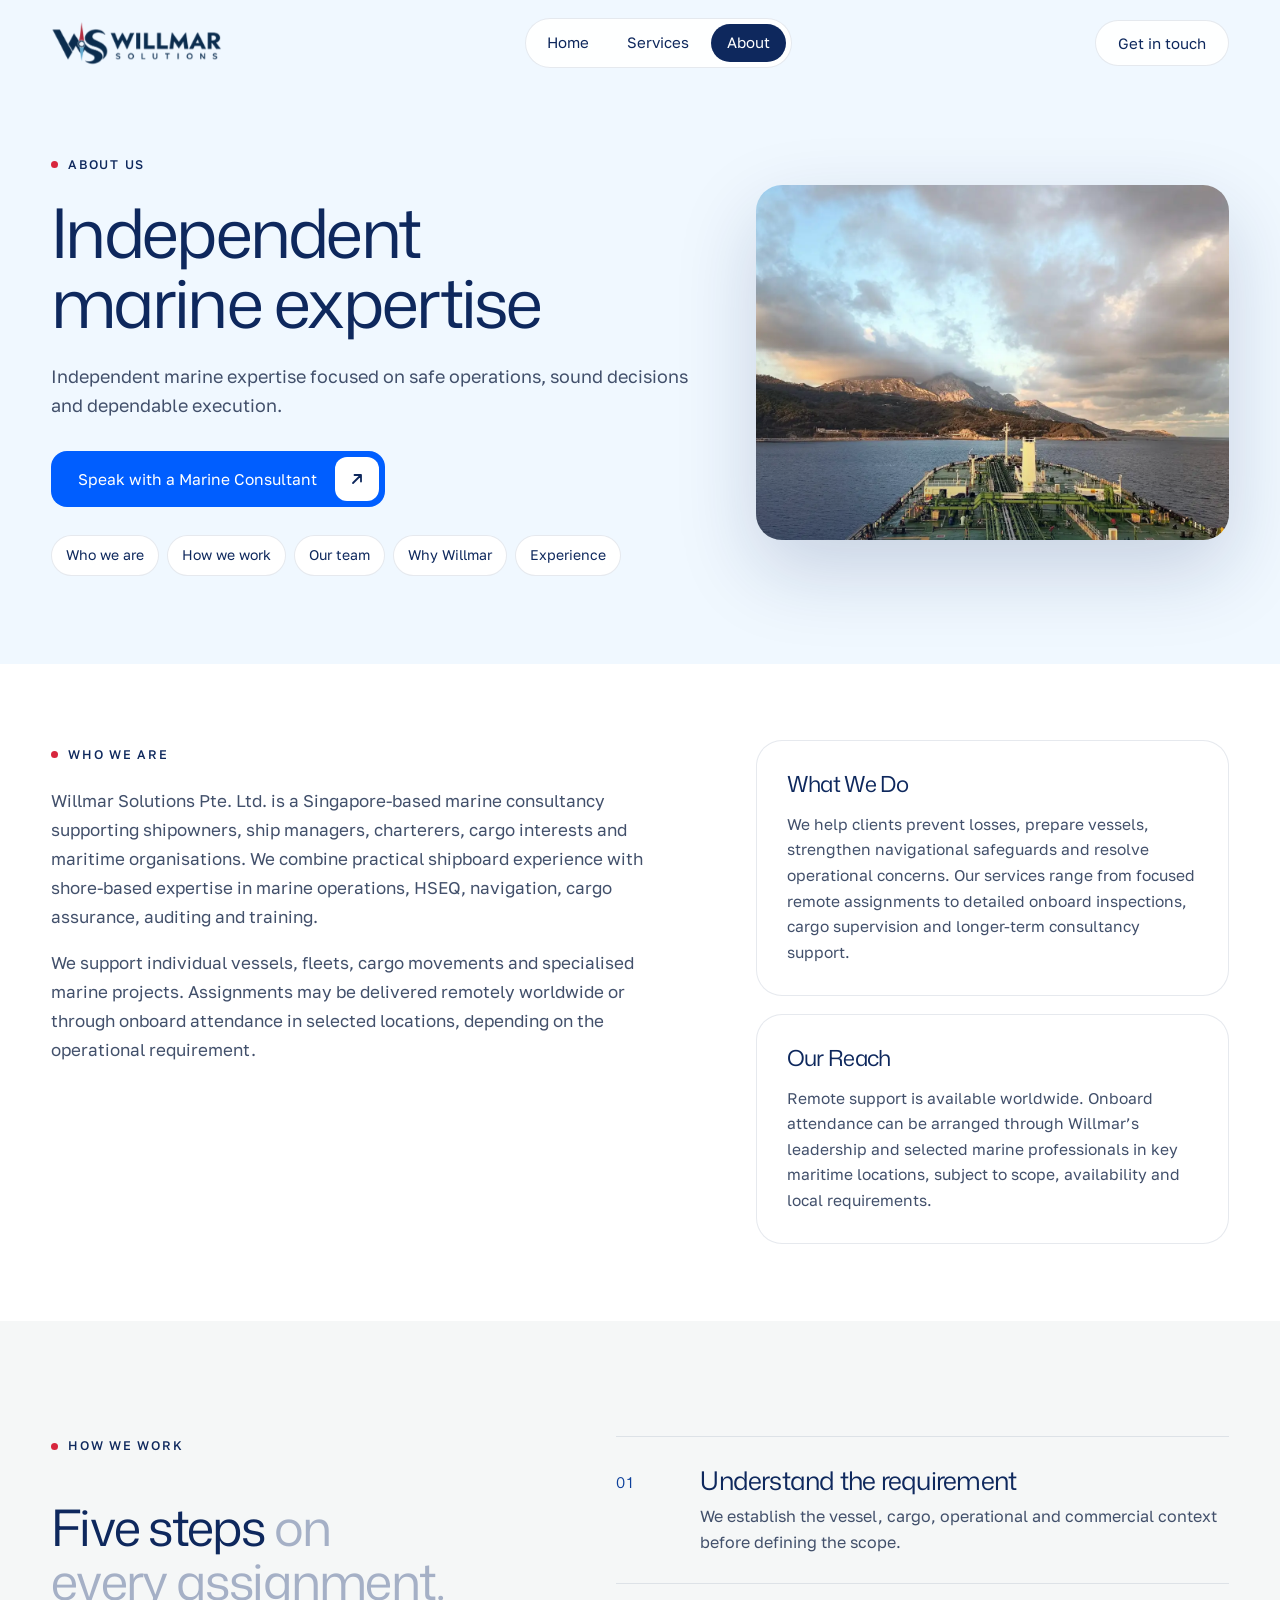
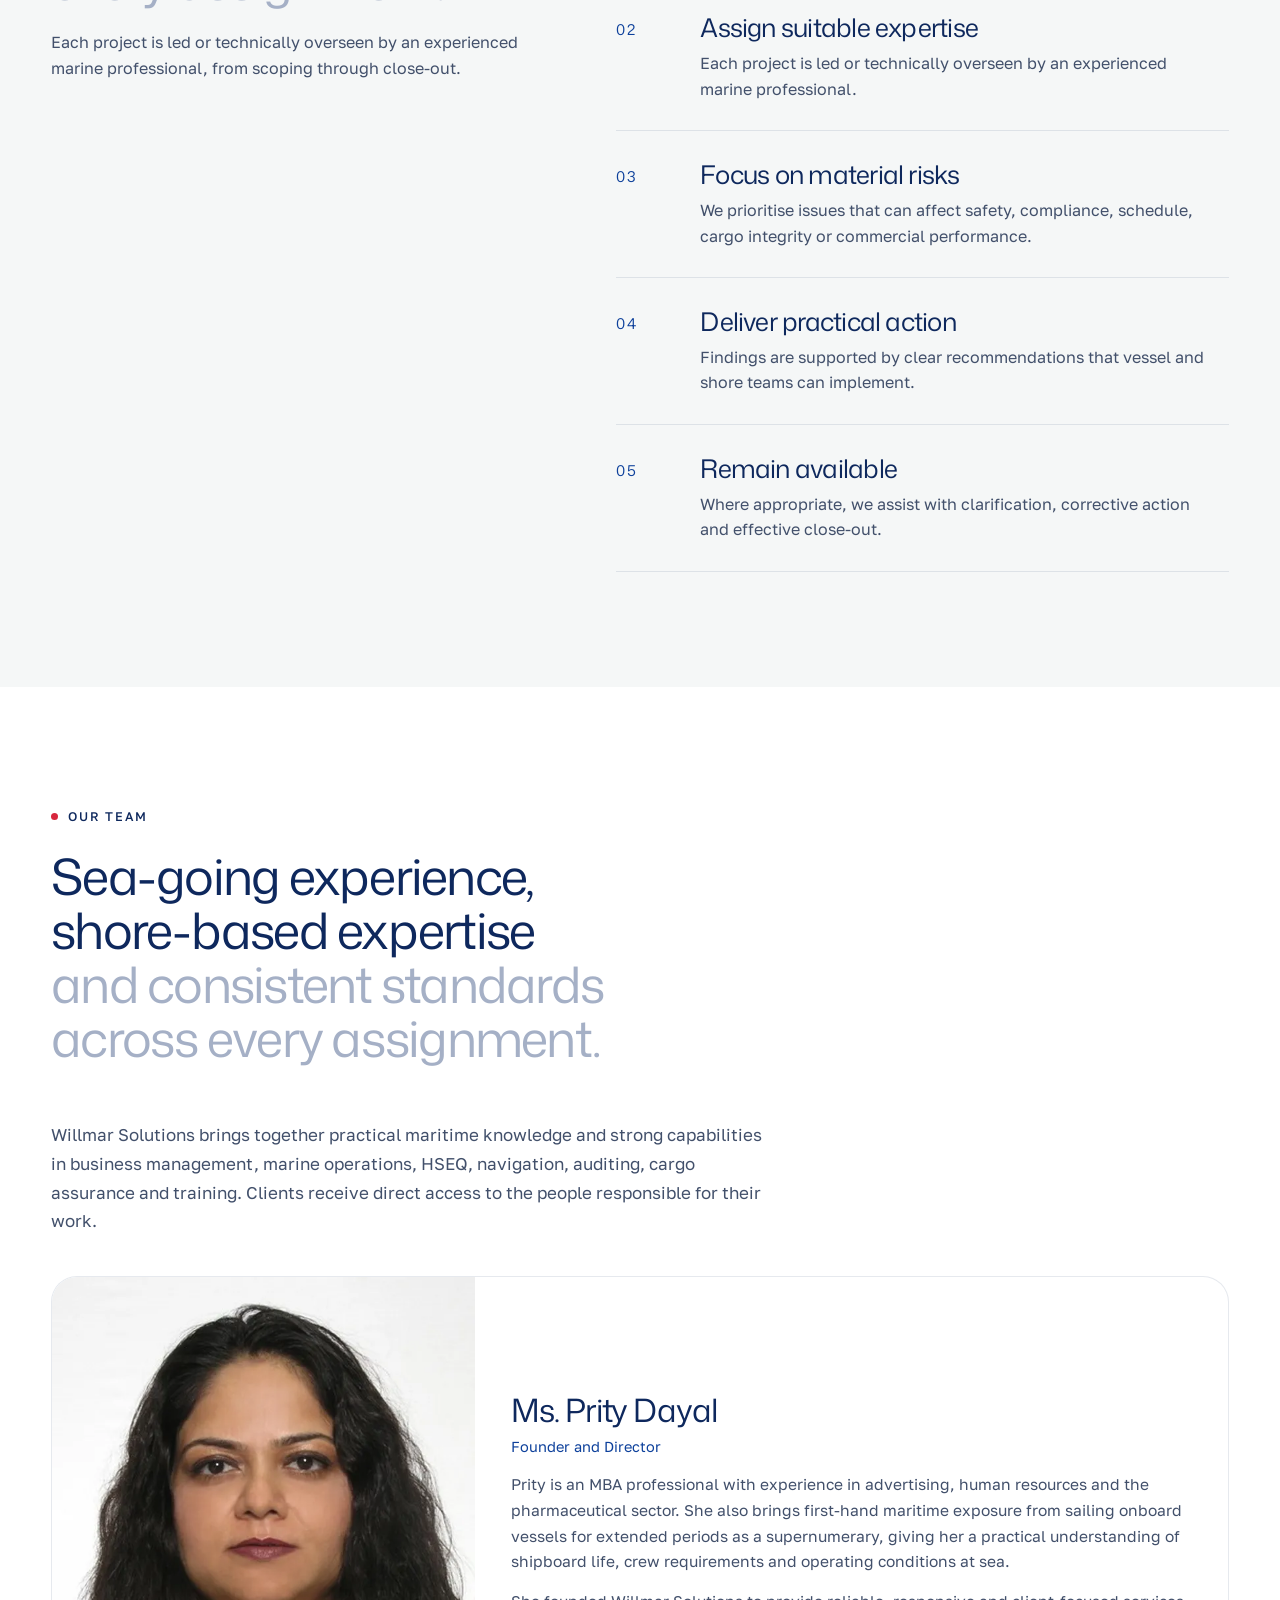
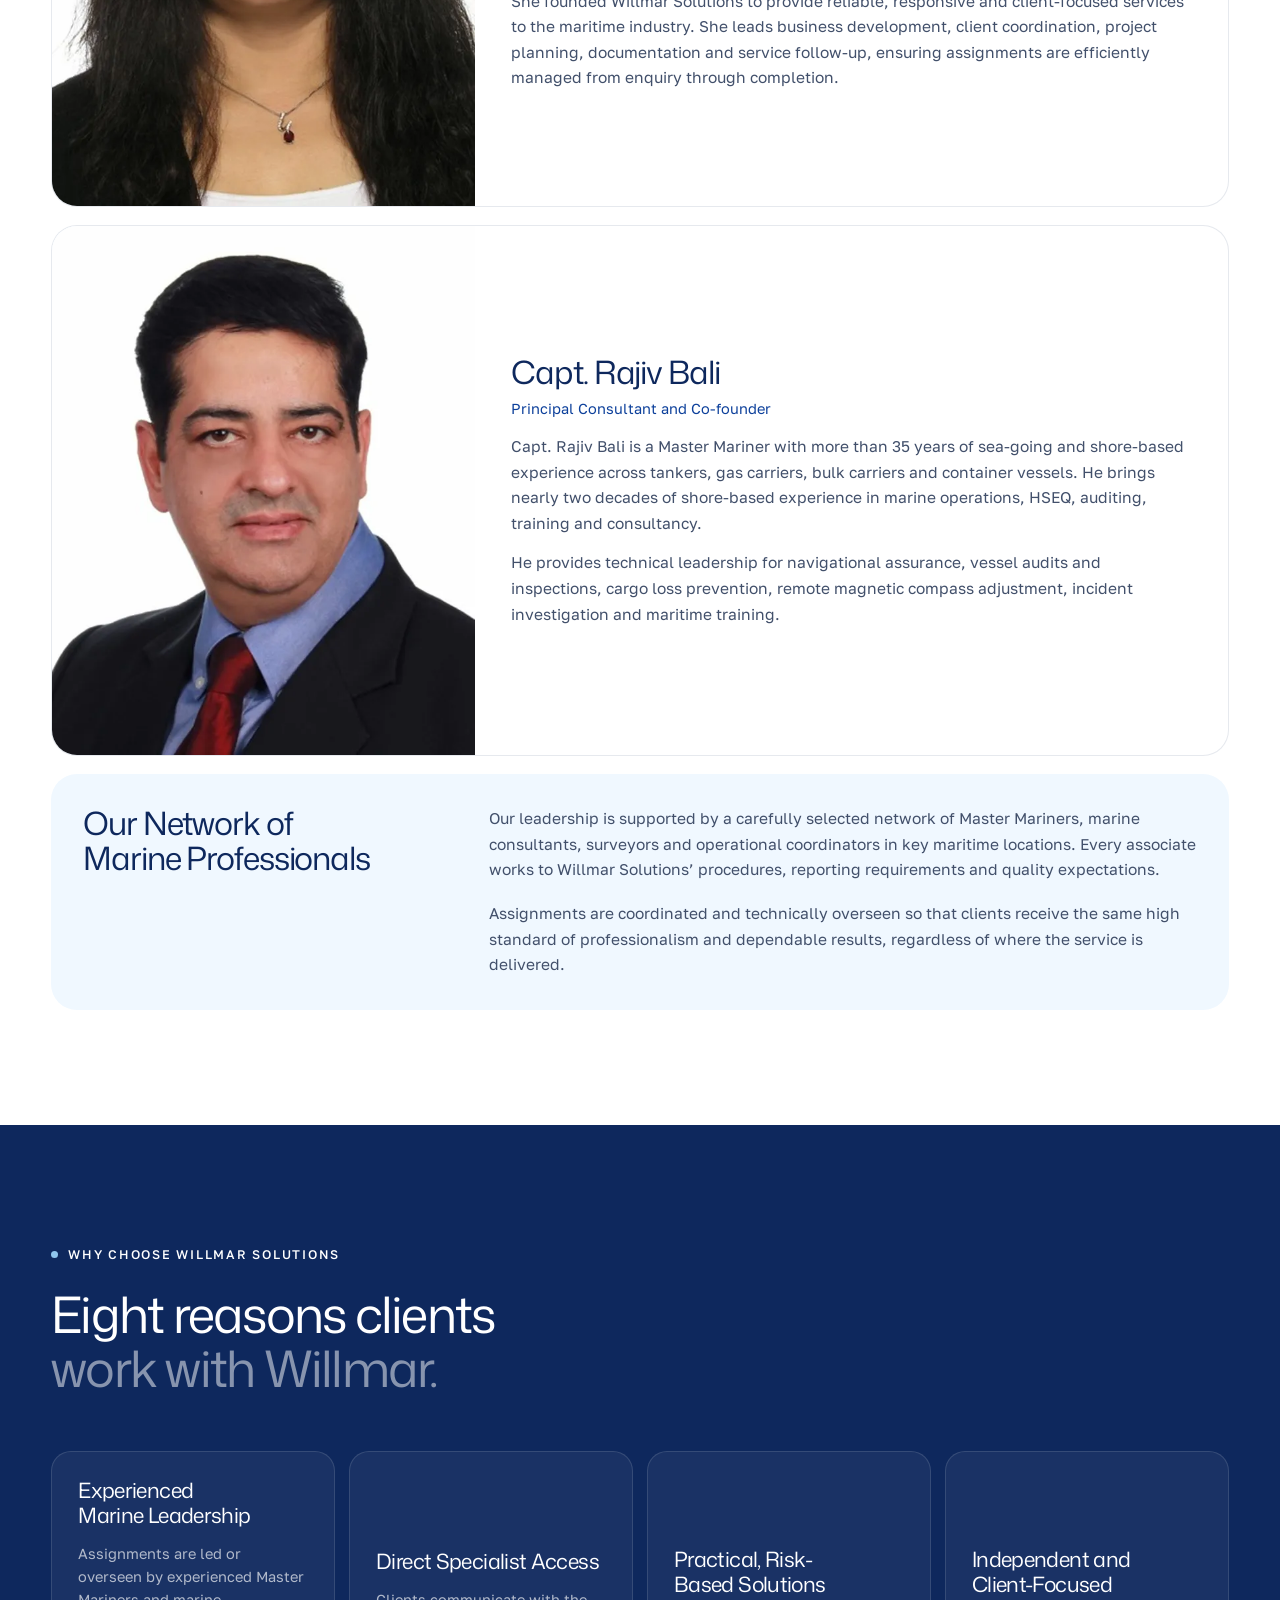
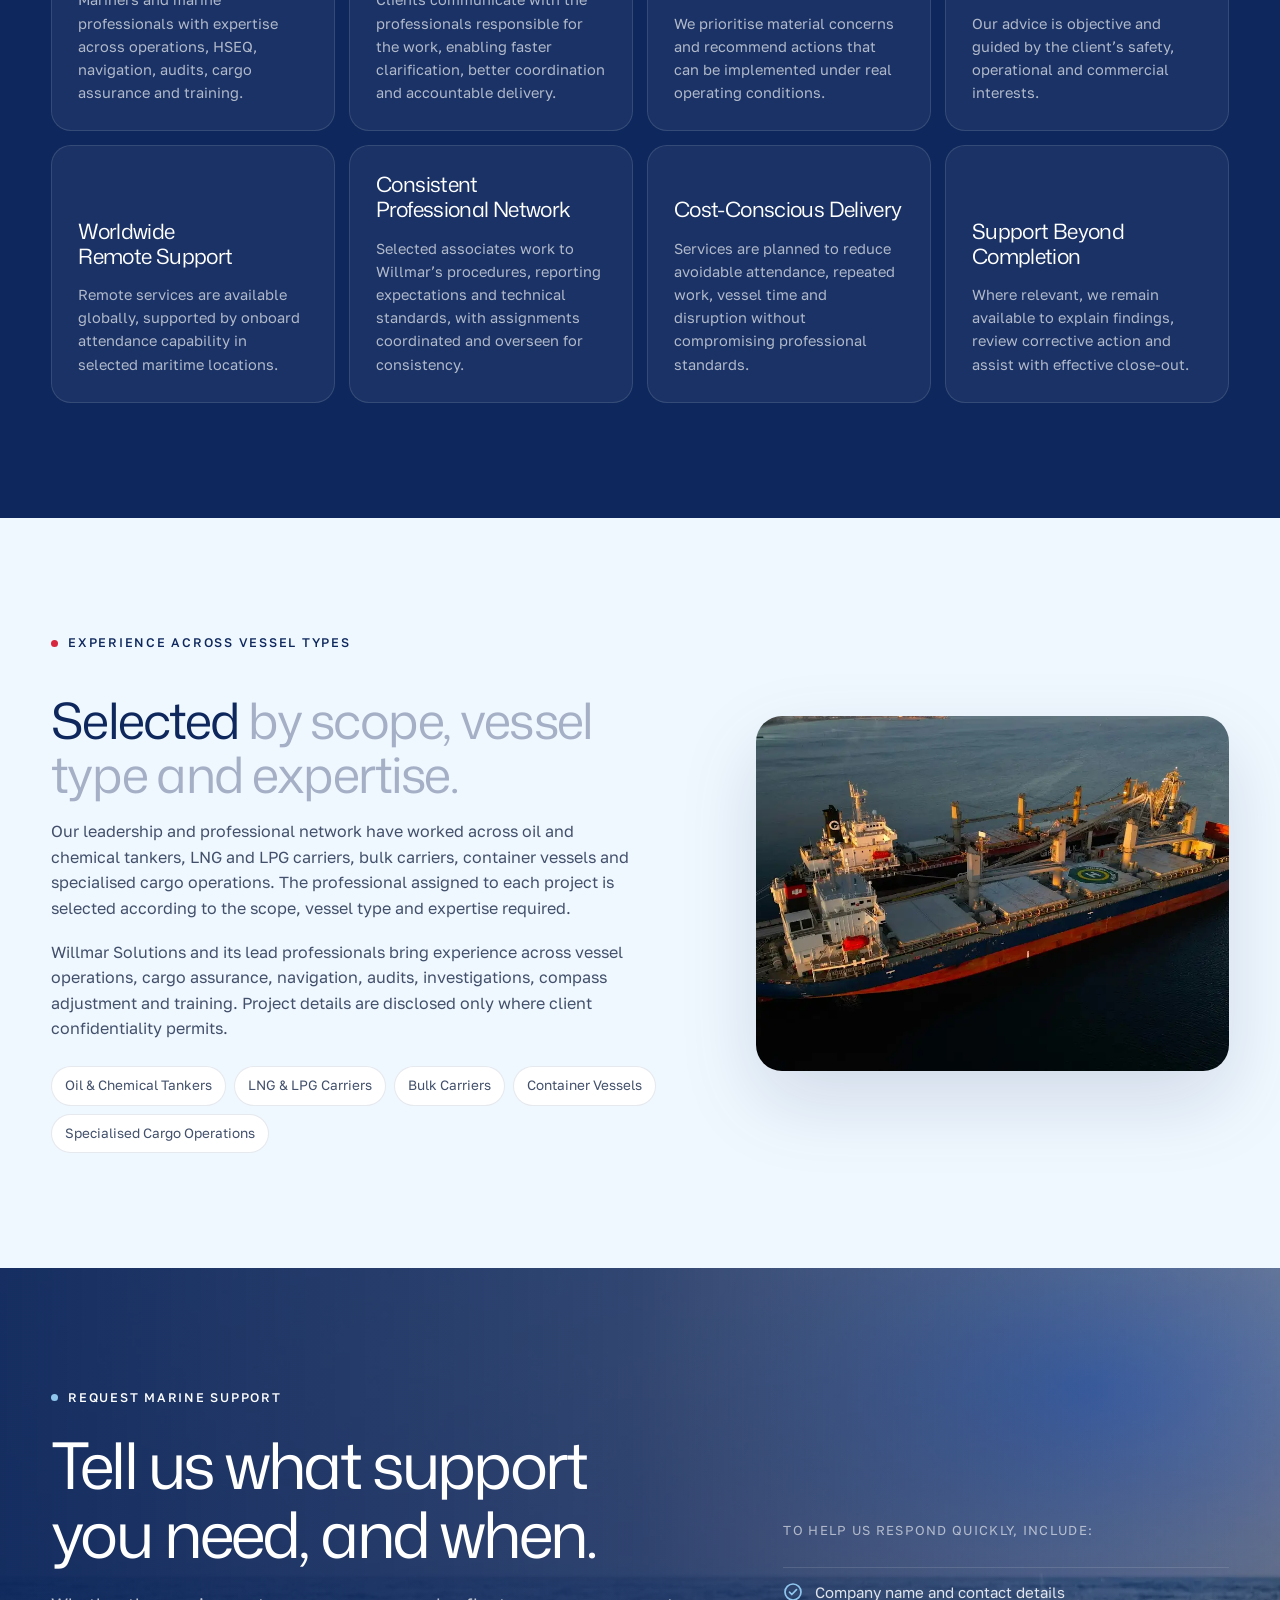
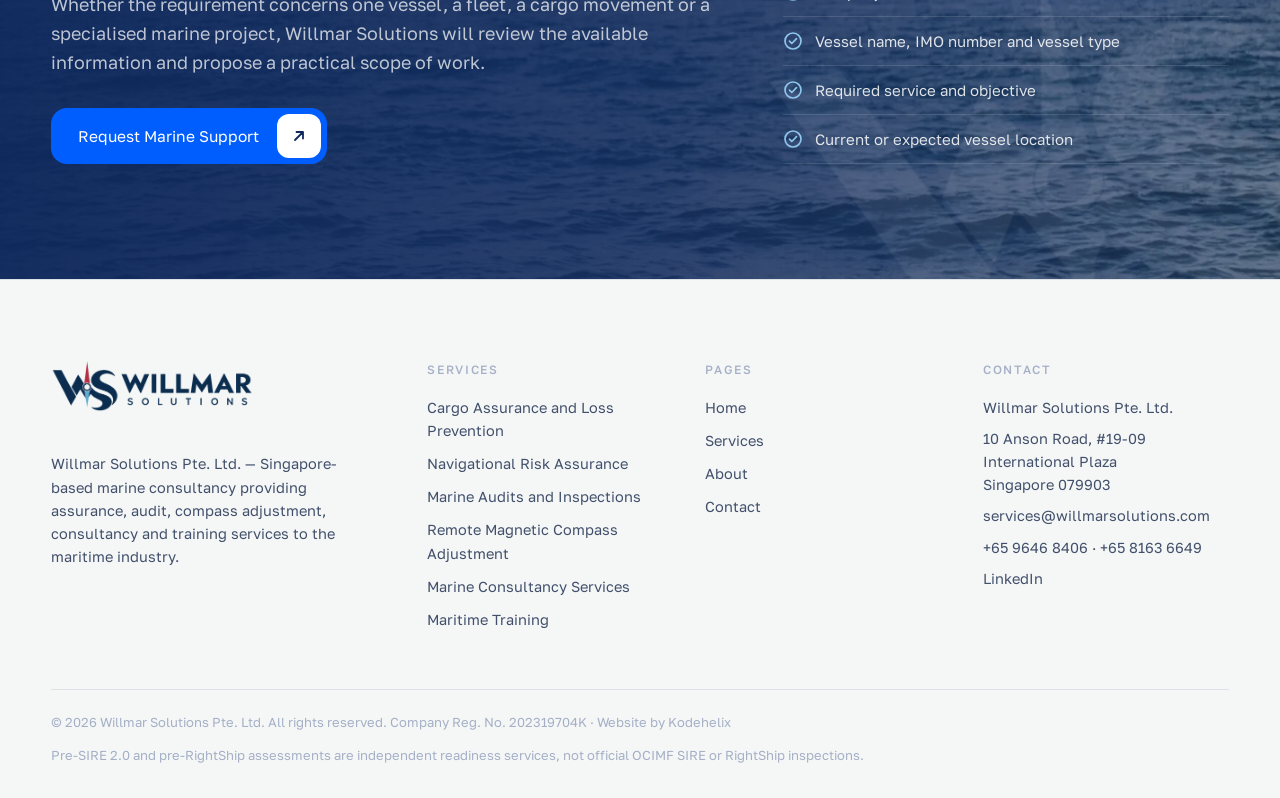
==== commit 2ec6d54e: "Footer: add Website by Kodehelix credit Co-Authored-By: Claude Opus 5.5 <noreply@anthropic.com>" ====
--- a/about.html
+++ b/about.html
@@ -77,7 +77,7 @@
       </div>
     </div>
   </div>
-  <div class="bottom"><span>© 2026 Willmar Solutions Pte. Ltd. All rights reserved. Company Reg. No. 202319704K</span><span>Pre-SIRE 2.0 and pre-RightShip assessments are independent readiness services, not official OCIMF SIRE or RightShip inspections.</span></div>
+  <div class="bottom"><span>© 2026 Willmar Solutions Pte. Ltd. All rights reserved. Company Reg. No. 202319704K · <a href="https://kodehelix.in/" target="_blank" rel="noopener">Website by Kodehelix</a></span><span>Pre-SIRE 2.0 and pre-RightShip assessments are independent readiness services, not official OCIMF SIRE or RightShip inspections.</span></div>
 </div>
 </footer>
 <script src="site.js?v=3"></script>
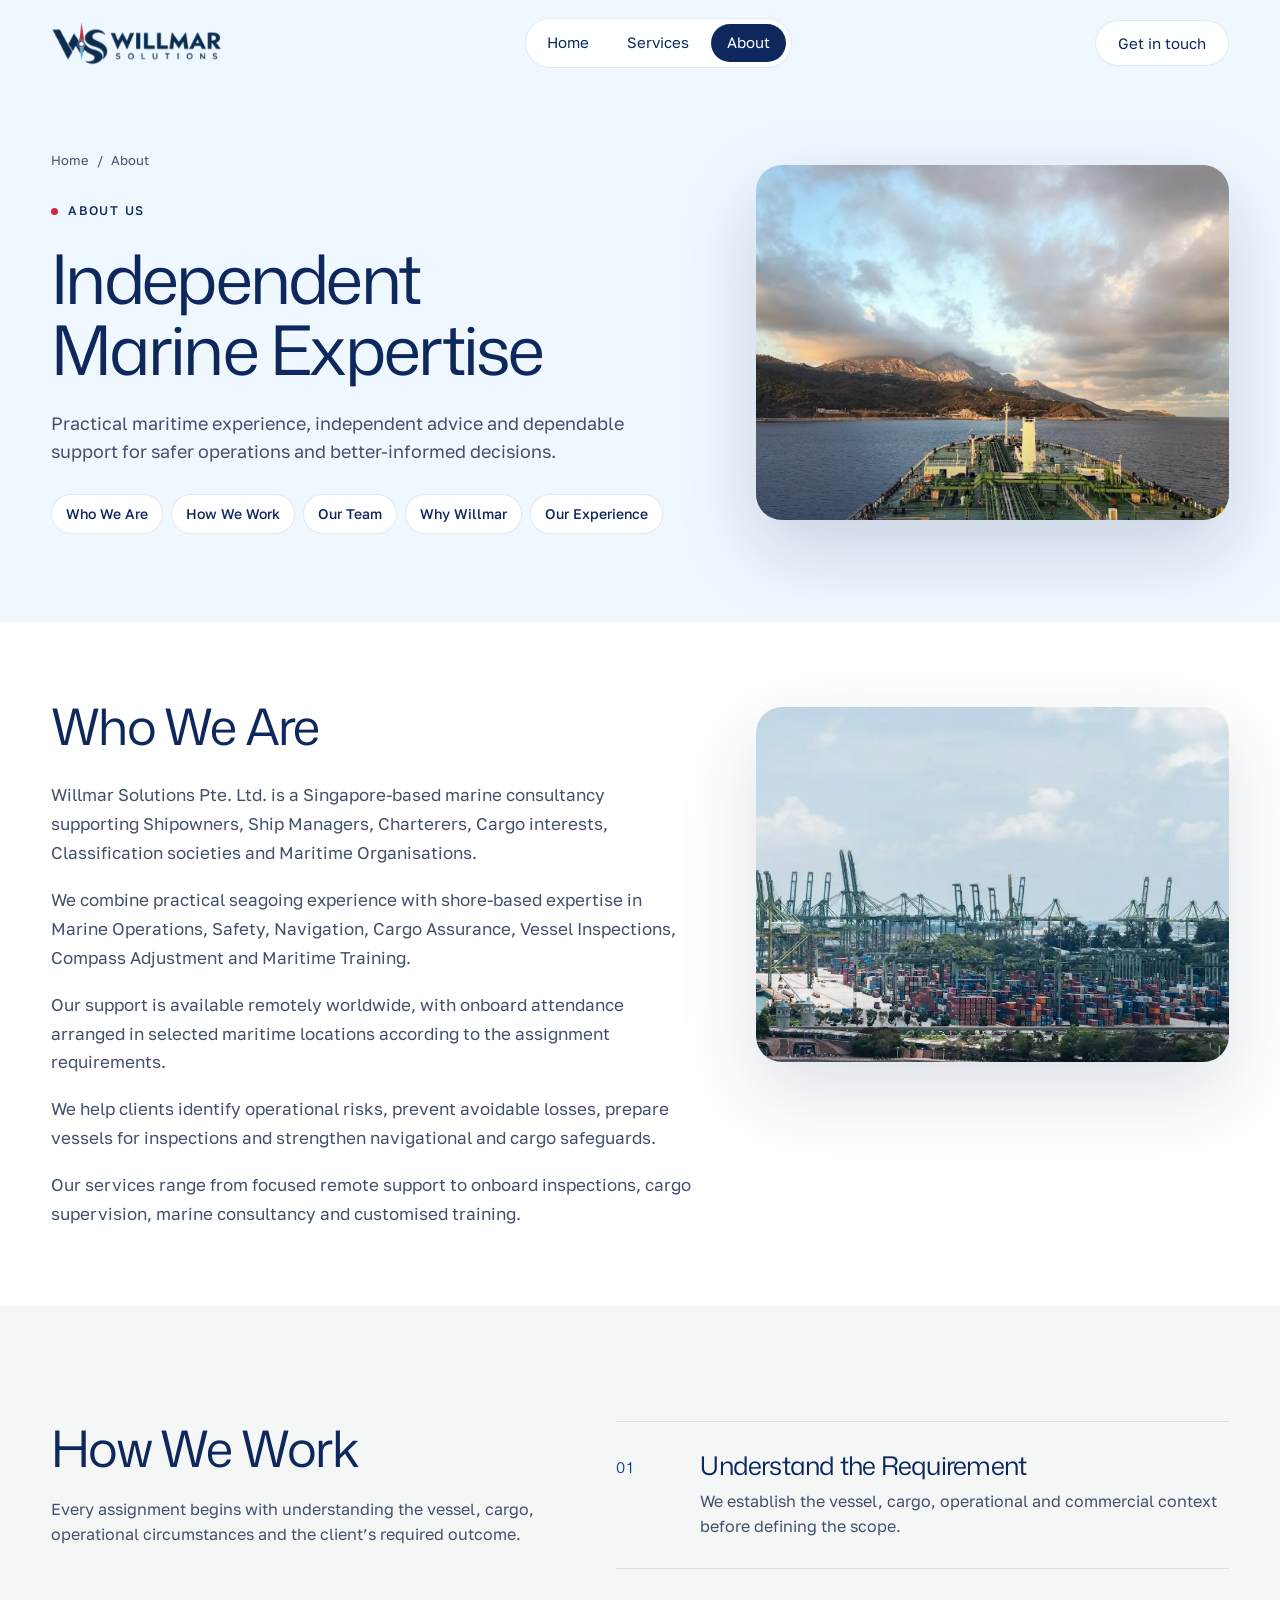
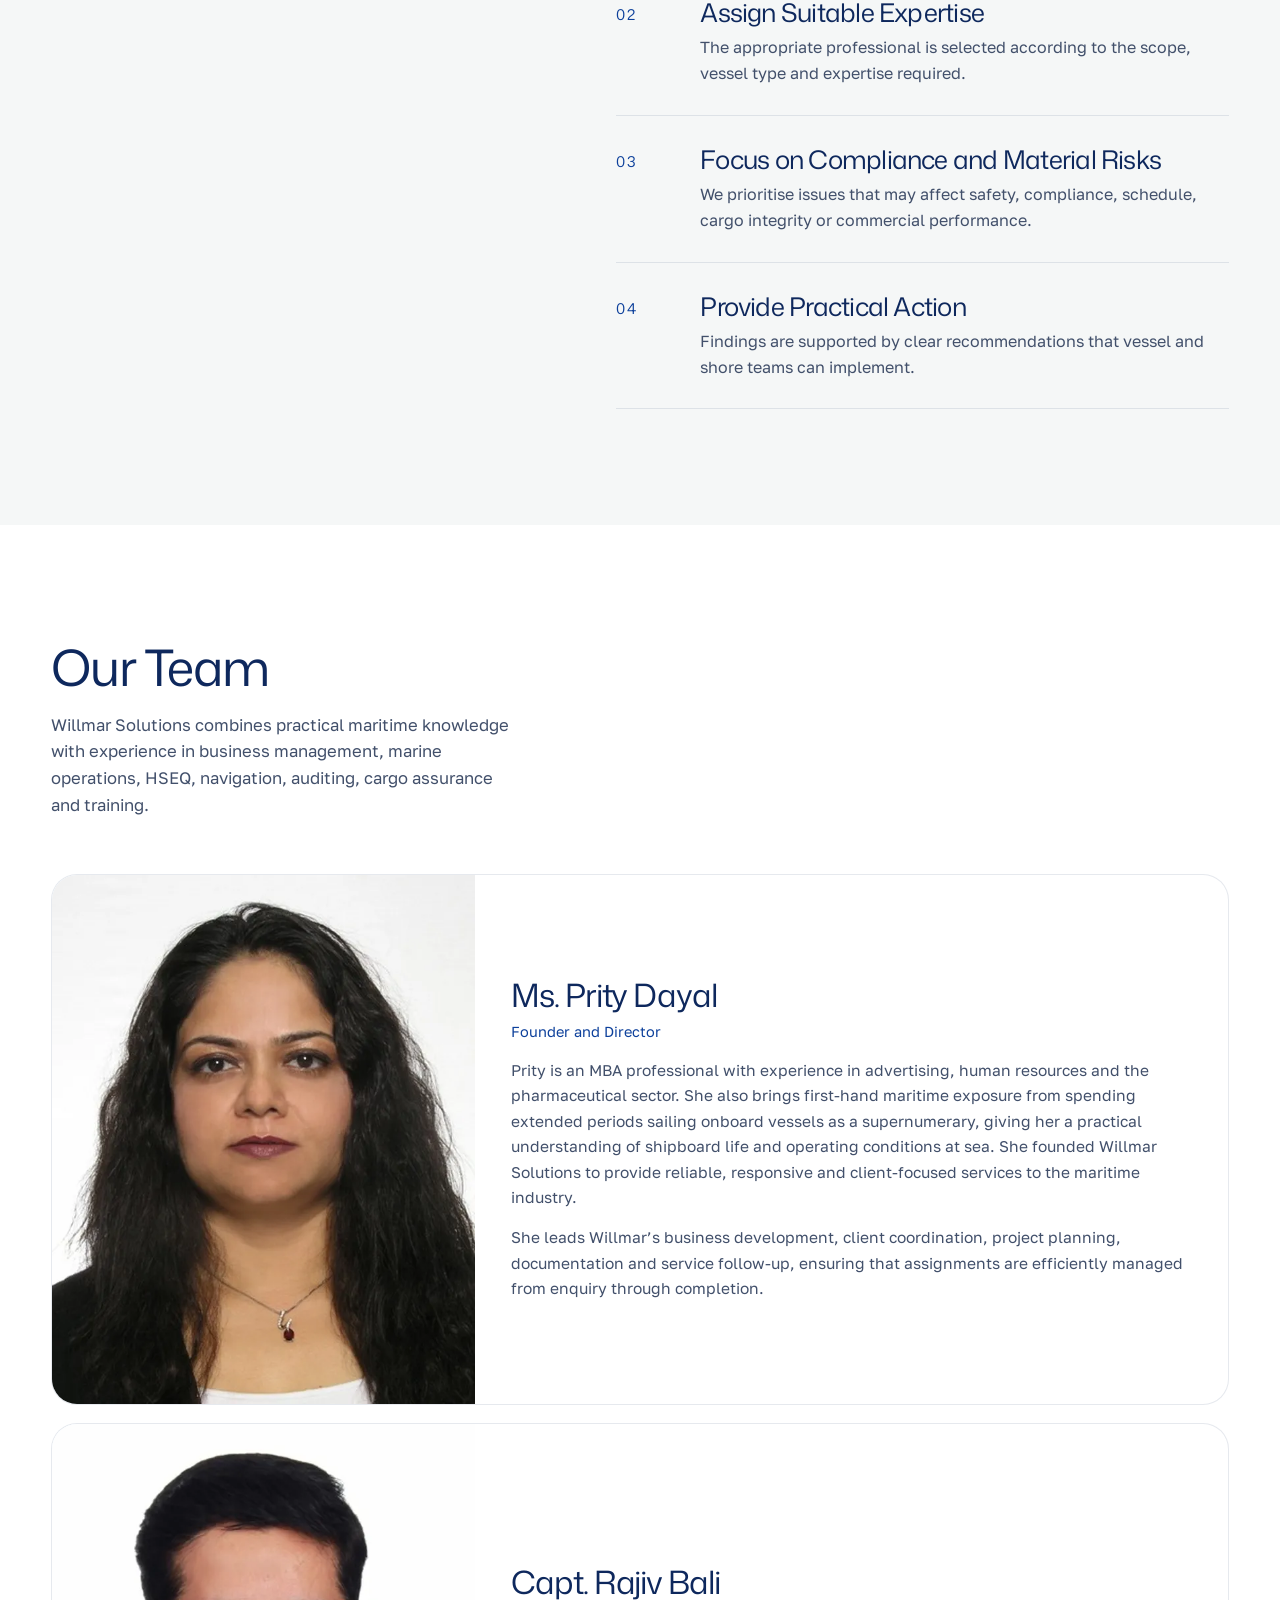
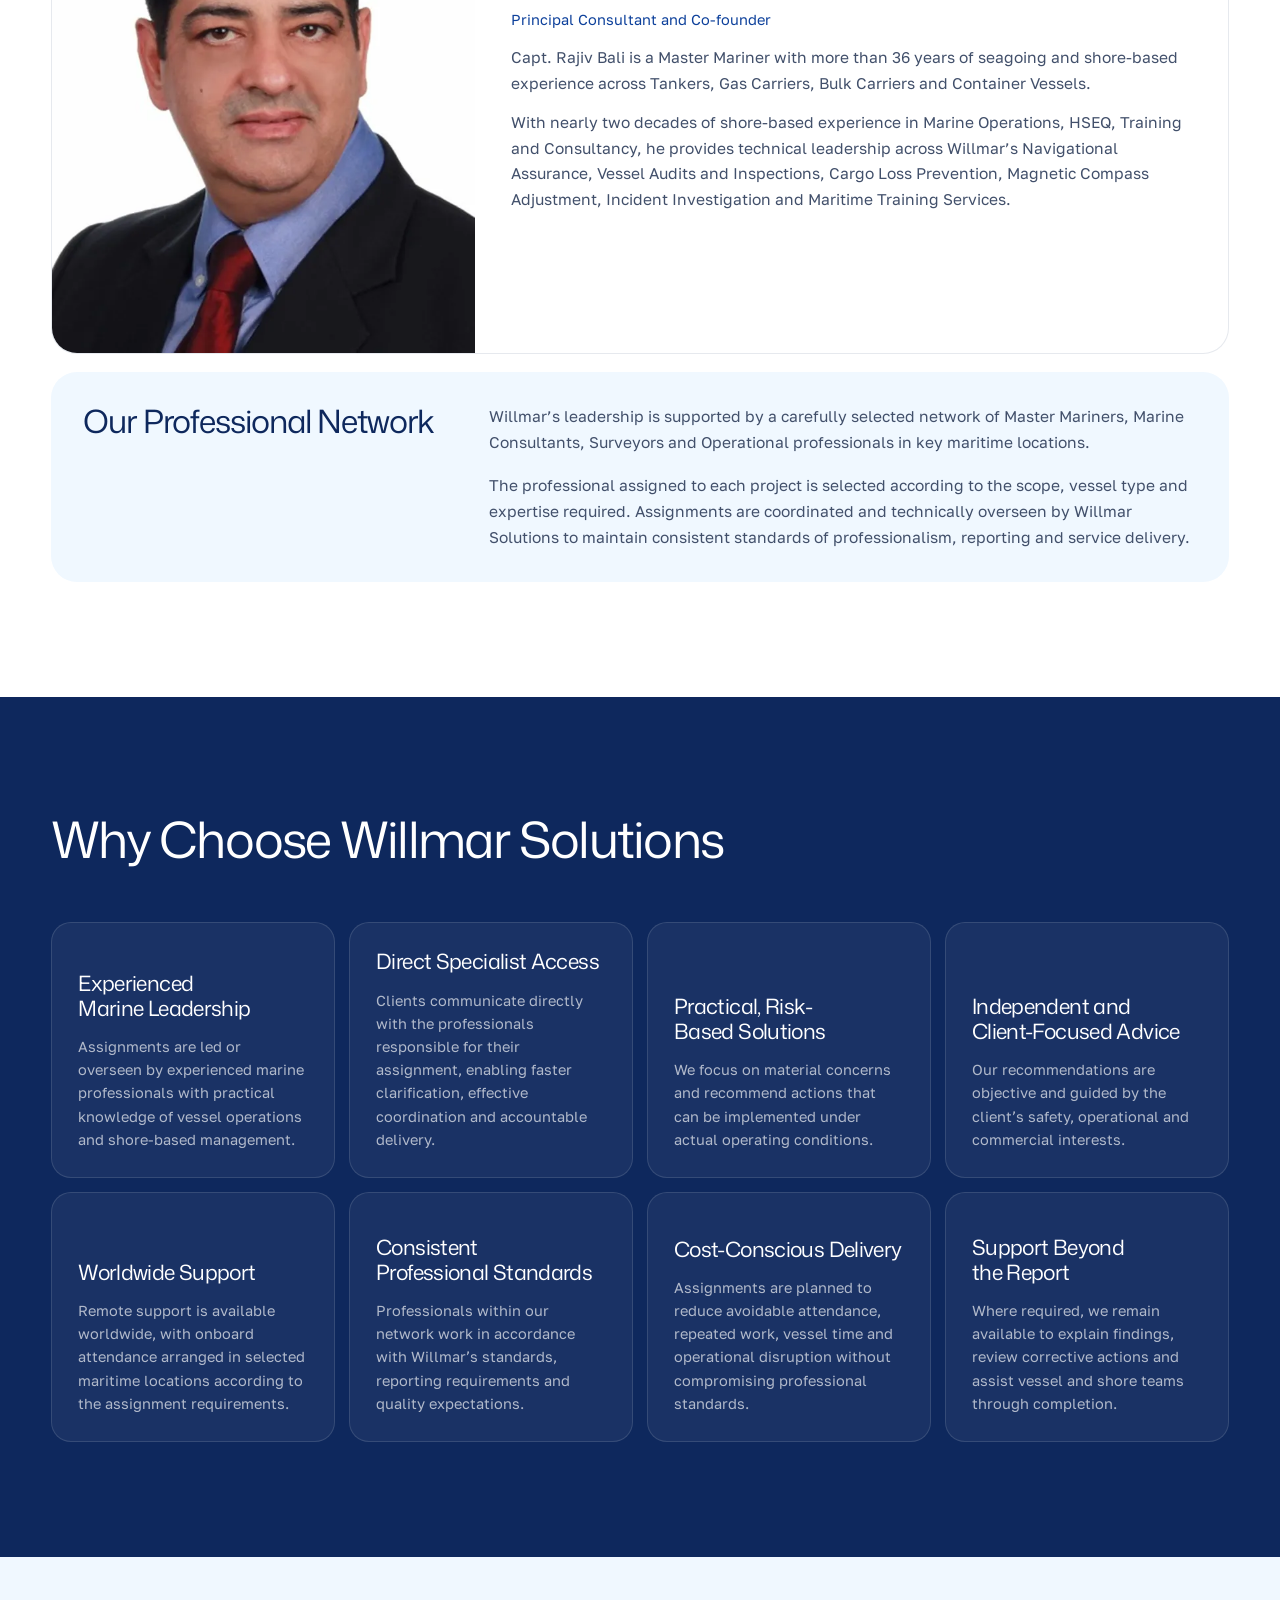
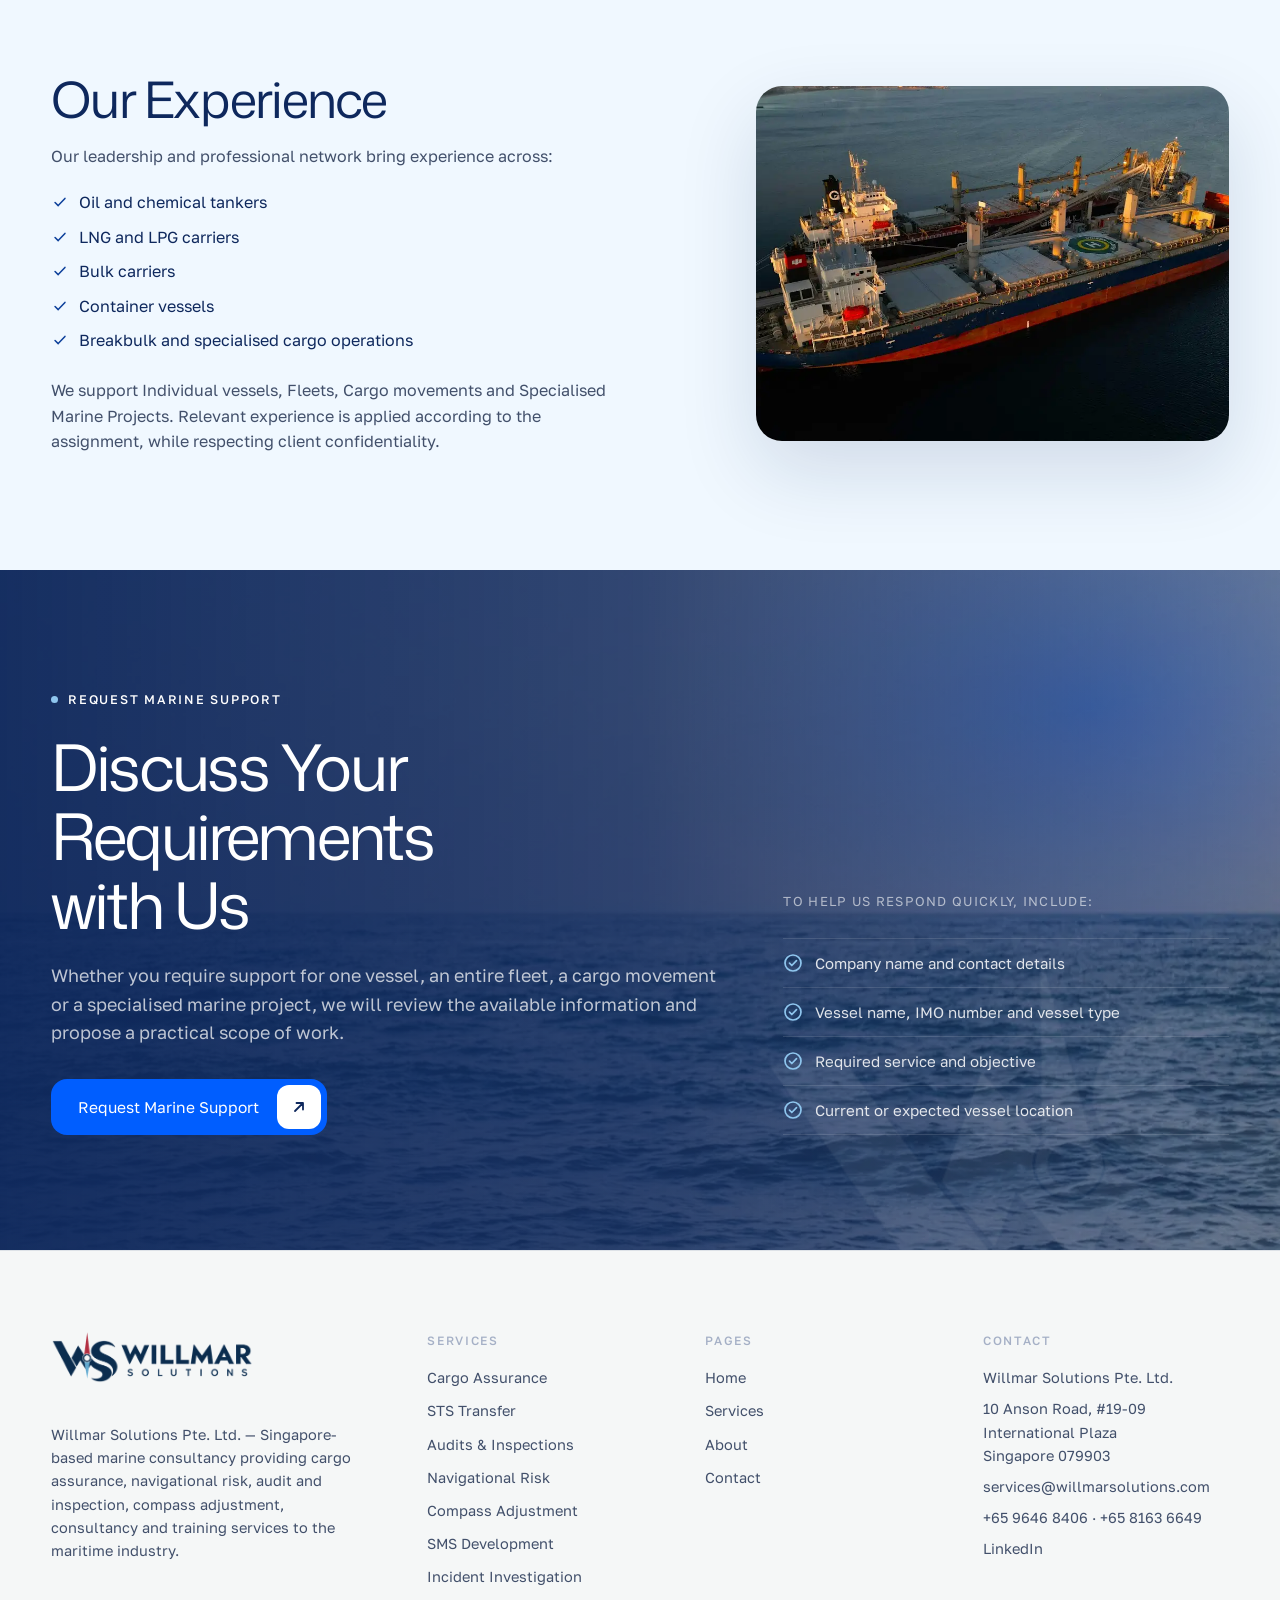
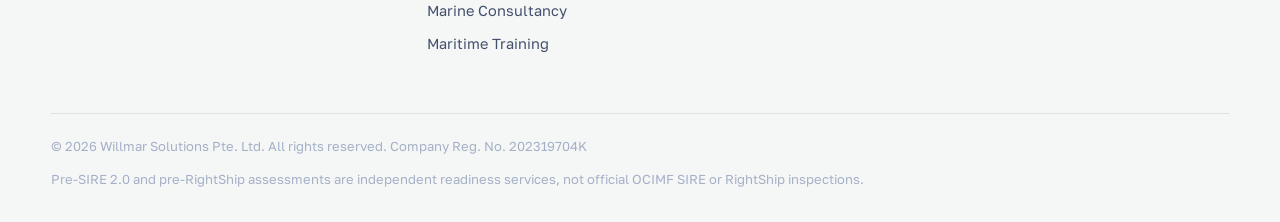
==== commit 69d64809: "Client review: new text for Home, Services and About; nine services on one page; jump navigation" ====
--- a/about.html
+++ b/about.html
@@ -4,10 +4,10 @@
 <meta charset="utf-8">
 <meta name="viewport" content="width=device-width, initial-scale=1">
 <title>About Us — Willmar Solutions</title>
-<meta name="description" content="Willmar Solutions Pte. Ltd. — Singapore-based marine consultancy: cargo assurance, navigational risk assurance, marine audits, remote magnetic compass adjustment, consultancy and maritime training.">
+<meta name="description" content="About Willmar Solutions Pte. Ltd. — practical maritime experience, independent advice and dependable support for safer operations and better-informed decisions.">
 <link rel="icon" type="image/png" href="img/favicon.png">
 <link rel="preconnect" href="https://fonts.googleapis.com"><link rel="preconnect" href="https://fonts.gstatic.com" crossorigin><link rel="stylesheet" href="https://fonts.googleapis.com/css2?family=Mona+Sans:wght@400;500;600;700&family=Golos+Text:wght@400;500;600&display=swap">
-<link rel="stylesheet" href="site.css?v=3">
+<link rel="stylesheet" href="site.css?v=4">
 </head>
 <body>
 
@@ -33,13 +33,13 @@
   <a href="contact.html">Contact</a>
   <a class="btn primary" href="contact.html"><span>Request Marine Support</span><span class="ic"><svg viewBox="0 0 16 16" fill="none" stroke="currentColor" stroke-width="1.8" stroke-linecap="round" stroke-linejoin="round"><path d="M4 12 12 4M5.5 4H12v6.5"/></svg></span></a>
 </div>
-<main class="page" data-page="about"><section class="page-hero"><div class="wrap split"><div><span class="eyebrow">About Us</span><h1>Independent marine expertise</h1><p class="lead">Independent marine expertise focused on safe operations, sound decisions and dependable execution.</p><div class="actions"><a class="btn primary" href="contact.html"><span>Speak with a Marine Consultant</span><span class="ic"><svg viewBox="0 0 16 16" fill="none" stroke="currentColor" stroke-width="1.8" stroke-linecap="round" stroke-linejoin="round"><path d="M4 12 12 4M5.5 4H12v6.5"/></svg></span></a></div><div class="subnav"><a href="#who-we-are">Who we are</a><a href="#how-we-work">How we work</a><a href="#team">Our team</a><a href="#why">Why Willmar</a><a href="#experience">Experience</a></div></div><div class="page-hero-img rv"><div class="ph ph-about " role="img" aria-label="View from the bridge of a tanker approaching the coast"></div></div></div></section>
-<section class="section tight white" id="who-we-are"><div class="wrap split top"><div><span class="eyebrow">Who we are</span><div class="prose"><p>Willmar Solutions Pte. Ltd. is a Singapore-based marine consultancy supporting shipowners, ship managers, charterers, cargo interests and maritime organisations. We combine practical shipboard experience with shore-based expertise in marine operations, HSEQ, navigation, cargo assurance, auditing and training.</p><p>We support individual vessels, fleets, cargo movements and specialised marine projects. Assignments may be delivered remotely worldwide or through onboard attendance in selected locations, depending on the operational requirement.</p></div></div><div class="stack"><div class="info-card"><h4>What We Do</h4><p>We help clients prevent losses, prepare vessels, strengthen navigational safeguards and resolve operational concerns. Our services range from focused remote assignments to detailed onboard inspections, cargo supervision and longer-term consultancy support.</p></div><div class="info-card"><h4>Our Reach</h4><p>Remote support is available worldwide. Onboard attendance can be arranged through Willmar’s leadership and selected marine professionals in key maritime locations, subject to scope, availability and local requirements.</p></div></div></div></section>
-<section class="section" id="how-we-work"><div class="wrap steps-grid"><div class="sticky"><span class="eyebrow">How We Work</span><h2 class="h2">Five steps <span class="dim">on every assignment.</span></h2><p>Each project is led or technically overseen by an experienced marine professional, from scoping through close-out.</p></div><div class="steps"><div class="step rv"><div class="n">01</div><div><h4 class="h4">Understand the requirement</h4><p>We establish the vessel, cargo, operational and commercial context before defining the scope.</p></div></div><div class="step rv"><div class="n">02</div><div><h4 class="h4">Assign suitable expertise</h4><p>Each project is led or technically overseen by an experienced marine professional.</p></div></div><div class="step rv"><div class="n">03</div><div><h4 class="h4">Focus on material risks</h4><p>We prioritise issues that can affect safety, compliance, schedule, cargo integrity or commercial performance.</p></div></div><div class="step rv"><div class="n">04</div><div><h4 class="h4">Deliver practical action</h4><p>Findings are supported by clear recommendations that vessel and shore teams can implement.</p></div></div><div class="step rv"><div class="n">05</div><div><h4 class="h4">Remain available</h4><p>Where appropriate, we assist with clarification, corrective action and effective close-out.</p></div></div></div></div></section>
-<section class="section white" id="team"><div class="wrap"><div class="section-head"><div><span class="eyebrow">Our Team</span><h2 class="h2">Sea-going experience, shore-based expertise <span class="dim">and consistent standards across every assignment.</span></h2></div></div><div class="prose" style="margin-bottom:40px"><p>Willmar Solutions brings together practical maritime knowledge and strong capabilities in business management, marine operations, HSEQ, navigation, auditing, cargo assurance and training. Clients receive direct access to the people responsible for their work.</p></div><div class="team-grid profiles"><div class="profile rv" style="--i:0"><div class="portrait"><div class="ph ph-prity " role="img" aria-label="Ms. Prity Dayal, Founder and Director"></div></div><div class="profile-body"><h3 class="h3">Ms. Prity Dayal</h3><span class="role">Founder and Director</span><p>Prity is an MBA professional with experience in advertising, human resources and the pharmaceutical sector. She also brings first-hand maritime exposure from sailing onboard vessels for extended periods as a supernumerary, giving her a practical understanding of shipboard life, crew requirements and operating conditions at sea.</p><p>She founded Willmar Solutions to provide reliable, responsive and client-focused services to the maritime industry. She leads business development, client coordination, project planning, documentation and service follow-up, ensuring assignments are efficiently managed from enquiry through completion.</p></div></div><div class="profile rv" style="--i:1"><div class="portrait"><div class="ph ph-rajiv " role="img" aria-label="Capt. Rajiv Bali, Principal Consultant and Co-founder"></div></div><div class="profile-body"><h3 class="h3">Capt. Rajiv Bali</h3><span class="role">Principal Consultant and Co-founder</span><p>Capt. Rajiv Bali is a Master Mariner with more than 35 years of sea-going and shore-based experience across tankers, gas carriers, bulk carriers and container vessels. He brings nearly two decades of shore-based experience in marine operations, HSEQ, auditing, training and consultancy.</p><p>He provides technical leadership for navigational assurance, vessel audits and inspections, cargo loss prevention, remote magnetic compass adjustment, incident investigation and maritime training.</p></div></div></div><div class="network"><div><h3 class="h3">Our Network of Marine Professionals</h3></div><div class="stack"><p>Our leadership is supported by a carefully selected network of Master Mariners, marine consultants, surveyors and operational coordinators in key maritime locations. Every associate works to Willmar Solutions’ procedures, reporting requirements and quality expectations.</p><p>Assignments are coordinated and technically overseen so that clients receive the same high standard of professionalism and dependable results, regardless of where the service is delivered.</p></div></div></div></section>
-<section class="section navy sonar" id="why"><div class="rings" aria-hidden="true"><i></i><i></i><i></i></div><div class="wrap"><div class="section-head"><div><span class="eyebrow">Why Choose Willmar Solutions</span><h2 class="h2">Eight reasons clients <span class="dim">work with Willmar.</span></h2></div></div><div class="why-grid" style="margin-top:0"><div class="why rv" style="--i:0"><h4>Experienced Marine Leadership</h4><p>Assignments are led or overseen by experienced Master Mariners and marine professionals with expertise across operations, HSEQ, navigation, audits, cargo assurance and training.</p></div><div class="why rv" style="--i:1"><h4>Direct Specialist Access</h4><p>Clients communicate with the professionals responsible for the work, enabling faster clarification, better coordination and accountable delivery.</p></div><div class="why rv" style="--i:2"><h4>Practical, Risk-Based Solutions</h4><p>We prioritise material concerns and recommend actions that can be implemented under real operating conditions.</p></div><div class="why rv" style="--i:3"><h4>Independent and Client-Focused</h4><p>Our advice is objective and guided by the client’s safety, operational and commercial interests.</p></div><div class="why rv" style="--i:4"><h4>Worldwide Remote Support</h4><p>Remote services are available globally, supported by onboard attendance capability in selected maritime locations.</p></div><div class="why rv" style="--i:5"><h4>Consistent Professional Network</h4><p>Selected associates work to Willmar’s procedures, reporting expectations and technical standards, with assignments coordinated and overseen for consistency.</p></div><div class="why rv" style="--i:6"><h4>Cost-Conscious Delivery</h4><p>Services are planned to reduce avoidable attendance, repeated work, vessel time and disruption without compromising professional standards.</p></div><div class="why rv" style="--i:7"><h4>Support Beyond Completion</h4><p>Where relevant, we remain available to explain findings, review corrective action and assist with effective close-out.</p></div></div></div></section>
+<main class="page" data-page="about" id="top"><section class="page-hero"><div class="wrap split"><div><div class="crumbs"><a href="index.html">Home</a> / <span>About</span></div><span class="eyebrow">About Us</span><h1>Independent Marine Expertise</h1><p class="lead">Practical maritime experience, independent advice and dependable support for safer operations and better-informed decisions.</p><div class="subnav" aria-label="On this page"><a href="#who-we-are">Who We Are</a><a href="#how-we-work">How We Work</a><a href="#team">Our Team</a><a href="#why">Why Willmar</a><a href="#experience">Our Experience</a></div></div><div class="page-hero-img"><div class="ph ph-about " role="img" aria-label="View from the bridge of a tanker approaching the coast"></div></div></div></section>
+<section class="section tight white" id="who-we-are"><div class="wrap split top"><div><h2 class="h2">Who We Are</h2><div class="prose" style="margin-top:28px"><p>Willmar Solutions Pte. Ltd. is a Singapore-based marine consultancy supporting Shipowners, Ship Managers, Charterers, Cargo interests, Classification societies and Maritime Organisations.</p><p>We combine practical seagoing experience with shore-based expertise in Marine Operations, Safety, Navigation, Cargo Assurance, Vessel Inspections, Compass Adjustment and Maritime Training.</p><p>Our support is available remotely worldwide, with onboard attendance arranged in selected maritime locations according to the assignment requirements.</p><p>We help clients identify operational risks, prevent avoidable losses, prepare vessels for inspections and strengthen navigational and cargo safeguards.</p><p>Our services range from focused remote support to onboard inspections, cargo supervision, marine consultancy and customised training.</p></div></div><div class="exp-img rv"><div class="ph ph-consult " role="img" aria-label="Container terminal in Singapore"></div></div></div></section>
+<section class="section" id="how-we-work"><div class="wrap steps-grid"><div class="sticky"><h2 class="h2">How We Work</h2><p>Every assignment begins with understanding the vessel, cargo, operational circumstances and the client’s required outcome.</p></div><div class="steps"><div class="step rv"><div class="n">01</div><div><h4 class="h4">Understand the Requirement</h4><p>We establish the vessel, cargo, operational and commercial context before defining the scope.</p></div></div><div class="step rv"><div class="n">02</div><div><h4 class="h4">Assign Suitable Expertise</h4><p>The appropriate professional is selected according to the scope, vessel type and expertise required.</p></div></div><div class="step rv"><div class="n">03</div><div><h4 class="h4">Focus on Compliance and Material Risks</h4><p>We prioritise issues that may affect safety, compliance, schedule, cargo integrity or commercial performance.</p></div></div><div class="step rv"><div class="n">04</div><div><h4 class="h4">Provide Practical Action</h4><p>Findings are supported by clear recommendations that vessel and shore teams can implement.</p></div></div></div></div></section>
+<section class="section white" id="team"><div class="wrap"><div class="section-head"><div><h2 class="h2">Our Team</h2><p class="section-lead">Willmar Solutions combines practical maritime knowledge with experience in business management, marine operations, HSEQ, navigation, auditing, cargo assurance and training.</p></div></div><div class="team-grid profiles"><div class="profile rv" style="--i:0"><div class="portrait"><div class="ph ph-prity " role="img" aria-label="Ms. Prity Dayal, Founder and Director"></div></div><div class="profile-body"><h3 class="h3">Ms. Prity Dayal</h3><span class="role">Founder and Director</span><p>Prity is an MBA professional with experience in advertising, human resources and the pharmaceutical sector. She also brings first-hand maritime exposure from spending extended periods sailing onboard vessels as a supernumerary, giving her a practical understanding of shipboard life and operating conditions at sea. She founded Willmar Solutions to provide reliable, responsive and client-focused services to the maritime industry.</p><p>She leads Willmar’s business development, client coordination, project planning, documentation and service follow-up, ensuring that assignments are efficiently managed from enquiry through completion.</p></div></div><div class="profile rv" style="--i:1"><div class="portrait"><div class="ph ph-rajiv " role="img" aria-label="Capt. Rajiv Bali, Principal Consultant and Co-founder"></div></div><div class="profile-body"><h3 class="h3">Capt. Rajiv Bali</h3><span class="role">Principal Consultant and Co-founder</span><p>Capt. Rajiv Bali is a Master Mariner with more than 36 years of seagoing and shore-based experience across Tankers, Gas Carriers, Bulk Carriers and Container Vessels.</p><p>With nearly two decades of shore-based experience in Marine Operations, HSEQ, Training and Consultancy, he provides technical leadership across Willmar’s Navigational Assurance, Vessel Audits and Inspections, Cargo Loss Prevention, Magnetic Compass Adjustment, Incident Investigation and Maritime Training Services.</p></div></div></div><div class="network"><div><h3 class="h3">Our Professional Network</h3></div><div class="stack"><p>Willmar’s leadership is supported by a carefully selected network of Master Mariners, Marine Consultants, Surveyors and Operational professionals in key maritime locations.</p><p>The professional assigned to each project is selected according to the scope, vessel type and expertise required. Assignments are coordinated and technically overseen by Willmar Solutions to maintain consistent standards of professionalism, reporting and service delivery.</p></div></div></div></section>
+<section class="section navy sonar" id="why"><div class="rings" aria-hidden="true"><i></i><i></i><i></i></div><div class="wrap"><div class="section-head"><div><h2 class="h2">Why Choose Willmar Solutions</h2></div></div><div class="why-grid" style="margin-top:0"><div class="why rv" style="--i:0"><h4>Experienced Marine Leadership</h4><p>Assignments are led or overseen by experienced marine professionals with practical knowledge of vessel operations and shore-based management.</p></div><div class="why rv" style="--i:1"><h4>Direct Specialist Access</h4><p>Clients communicate directly with the professionals responsible for their assignment, enabling faster clarification, effective coordination and accountable delivery.</p></div><div class="why rv" style="--i:2"><h4>Practical, Risk-Based Solutions</h4><p>We focus on material concerns and recommend actions that can be implemented under actual operating conditions.</p></div><div class="why rv" style="--i:3"><h4>Independent and Client-Focused Advice</h4><p>Our recommendations are objective and guided by the client’s safety, operational and commercial interests.</p></div><div class="why rv" style="--i:0"><h4>Worldwide Support</h4><p>Remote support is available worldwide, with onboard attendance arranged in selected maritime locations according to the assignment requirements.</p></div><div class="why rv" style="--i:1"><h4>Consistent Professional Standards</h4><p>Professionals within our network work in accordance with Willmar’s standards, reporting requirements and quality expectations.</p></div><div class="why rv" style="--i:2"><h4>Cost-Conscious Delivery</h4><p>Assignments are planned to reduce avoidable attendance, repeated work, vessel time and operational disruption without compromising professional standards.</p></div><div class="why rv" style="--i:3"><h4>Support Beyond the Report</h4><p>Where required, we remain available to explain findings, review corrective actions and assist vessel and shore teams through completion.</p></div></div></div></section>
 <section class="section mist" id="experience"><div class="wrap split exp">
-  <div class="stack"><span class="eyebrow">Experience Across Vessel Types</span><h2 class="h2">Selected <span class="dim">by scope, vessel type and expertise.</span></h2><p>Our leadership and professional network have worked across oil and chemical tankers, LNG and LPG carriers, bulk carriers, container vessels and specialised cargo operations. The professional assigned to each project is selected according to the scope, vessel type and expertise required.</p><p>Willmar Solutions and its lead professionals bring experience across vessel operations, cargo assurance, navigation, audits, investigations, compass adjustment and training. Project details are disclosed only where client confidentiality permits.</p><div class="vessels"><span>Oil &amp; Chemical Tankers</span><span>LNG &amp; LPG Carriers</span><span>Bulk Carriers</span><span>Container Vessels</span><span>Specialised Cargo Operations</span></div></div>
+  <div class="stack"><h2 class="h2">Our Experience</h2><p>Our leadership and professional network bring experience across:</p><ul class="ticks exp-list"><li><svg viewBox="0 0 20 20" fill="none" stroke="currentColor" stroke-width="1.7" stroke-linecap="round" stroke-linejoin="round"><path d="m4.5 10.5 3.5 3.5 7.5-8"/></svg><span>Oil and chemical tankers</span></li><li><svg viewBox="0 0 20 20" fill="none" stroke="currentColor" stroke-width="1.7" stroke-linecap="round" stroke-linejoin="round"><path d="m4.5 10.5 3.5 3.5 7.5-8"/></svg><span>LNG and LPG carriers</span></li><li><svg viewBox="0 0 20 20" fill="none" stroke="currentColor" stroke-width="1.7" stroke-linecap="round" stroke-linejoin="round"><path d="m4.5 10.5 3.5 3.5 7.5-8"/></svg><span>Bulk carriers</span></li><li><svg viewBox="0 0 20 20" fill="none" stroke="currentColor" stroke-width="1.7" stroke-linecap="round" stroke-linejoin="round"><path d="m4.5 10.5 3.5 3.5 7.5-8"/></svg><span>Container vessels</span></li><li><svg viewBox="0 0 20 20" fill="none" stroke="currentColor" stroke-width="1.7" stroke-linecap="round" stroke-linejoin="round"><path d="m4.5 10.5 3.5 3.5 7.5-8"/></svg><span>Breakbulk and specialised cargo operations</span></li></ul><p>We support Individual vessels, Fleets, Cargo movements and Specialised Marine Projects. Relevant experience is applied according to the assignment, while respecting client confidentiality.</p></div>
   <div class="exp-img rv"><div class="ph ph-bulk " role="img" aria-label="Aerial view of a bulk carrier"></div></div>
 </div></section>
 <section class="cta-band">
@@ -47,25 +47,26 @@
 <div class="wrap inner">
   <div>
     <span class="eyebrow">Request Marine Support</span>
-    <h2>Tell us what support you need, and when.</h2>
-    <p class="lead">Whether the requirement concerns one vessel, a fleet, a cargo movement or a specialised marine project, Willmar Solutions will review the available information and propose a practical scope of work.</p>
+    <h2>Discuss Your Requirements with Us</h2>
+    <p class="lead">Whether you require support for one vessel, an entire fleet, a cargo movement or a specialised marine project, we will review the available information and propose a practical scope of work.</p>
     <div class="actions"><a class="btn primary" href="contact.html"><span>Request Marine Support</span><span class="ic"><svg viewBox="0 0 16 16" fill="none" stroke="currentColor" stroke-width="1.8" stroke-linecap="round" stroke-linejoin="round"><path d="M4 12 12 4M5.5 4H12v6.5"/></svg></span></a></div>
   </div>
   <div class="notes">
     <div class="notes-title">To help us respond quickly, include:</div>
-    <ul class="notes-list"><li><svg viewBox="0 0 20 20" fill="none" stroke="currentColor" stroke-width="1.7" stroke-linecap="round" stroke-linejoin="round"><circle cx="10" cy="10" r="8"/><path d="m6.5 10.2 2.3 2.3 4.7-4.8"/></svg><span>Company name and contact details</span></li><li><svg viewBox="0 0 20 20" fill="none" stroke="currentColor" stroke-width="1.7" stroke-linecap="round" stroke-linejoin="round"><circle cx="10" cy="10" r="8"/><path d="m6.5 10.2 2.3 2.3 4.7-4.8"/></svg><span>Vessel name, IMO number and vessel type</span></li><li><svg viewBox="0 0 20 20" fill="none" stroke="currentColor" stroke-width="1.7" stroke-linecap="round" stroke-linejoin="round"><circle cx="10" cy="10" r="8"/><path d="m6.5 10.2 2.3 2.3 4.7-4.8"/></svg><span>Required service and objective</span></li><li><svg viewBox="0 0 20 20" fill="none" stroke="currentColor" stroke-width="1.7" stroke-linecap="round" stroke-linejoin="round"><circle cx="10" cy="10" r="8"/><path d="m6.5 10.2 2.3 2.3 4.7-4.8"/></svg><span>Current or expected vessel location</span></li></ul>
+    <ul class="notes-list"><li><svg viewBox="0 0 20 20" fill="none" stroke="currentColor" stroke-width="1.7" stroke-linecap="round" stroke-linejoin="round"><circle cx="10" cy="10" r="8"/><path d="m6.5 10.2 2.3 2.3 4.7-4.800"/></svg><span>Company name and contact details</span></li><li><svg viewBox="0 0 20 20" fill="none" stroke="currentColor" stroke-width="1.7" stroke-linecap="round" stroke-linejoin="round"><circle cx="10" cy="10" r="8"/><path d="m6.5 10.2 2.3 2.3 4.7-4.800"/></svg><span>Vessel name, IMO number and vessel type</span></li><li><svg viewBox="0 0 20 20" fill="none" stroke="currentColor" stroke-width="1.7" stroke-linecap="round" stroke-linejoin="round"><circle cx="10" cy="10" r="8"/><path d="m6.5 10.2 2.3 2.3 4.7-4.800"/></svg><span>Required service and objective</span></li><li><svg viewBox="0 0 20 20" fill="none" stroke="currentColor" stroke-width="1.7" stroke-linecap="round" stroke-linejoin="round"><circle cx="10" cy="10" r="8"/><path d="m6.5 10.2 2.3 2.3 4.7-4.800"/></svg><span>Current or expected vessel location</span></li></ul>
   </div>
 </div>
 </section>
 </main>
+<a class="to-top" id="to-top" href="#top" aria-label="Back to top"><svg viewBox="0 0 16 16" fill="none" stroke="currentColor" stroke-width="1.8" stroke-linecap="round" stroke-linejoin="round"><path d="M8 13V3M3.5 7.5 8 3l4.5 4.5"/></svg></a>
 <footer class="footer">
 <div class="wrap">
   <div class="cols">
     <div>
       <a class="brand footer-brand" href="index.html"><span class="lg lg-full ph-logo-full-web" role="img" aria-label="Willmar Solutions"></span><span class="lg lg-mark ph-logo-mark-web" role="img" aria-label="Willmar Solutions"></span></a>
-      <p class="about">Willmar Solutions Pte. Ltd. — Singapore-based marine consultancy providing assurance, audit, compass adjustment, consultancy and training services to the maritime industry.</p>
+      <p class="about">Willmar Solutions Pte. Ltd. — Singapore-based marine consultancy providing cargo assurance, navigational risk, audit and inspection, compass adjustment, consultancy and training services to the maritime industry.</p>
     </div>
-    <div><h5>Services</h5><ul><li><a href="cargo-assurance.html">Cargo Assurance and Loss Prevention</a></li><li><a href="navigational-risk-assurance.html">Navigational Risk Assurance</a></li><li><a href="marine-audits.html">Marine Audits and Inspections</a></li><li><a href="compass-adjustment.html">Remote Magnetic Compass Adjustment</a></li><li><a href="marine-consultancy.html">Marine Consultancy Services</a></li><li><a href="maritime-training.html">Maritime Training</a></li></ul></div>
+    <div><h5>Services</h5><ul><li><a href="services.html#cargo-assurance">Cargo Assurance</a></li><li><a href="services.html#sts-transfer">STS Transfer</a></li><li><a href="services.html#marine-audits">Audits &amp; Inspections</a></li><li><a href="services.html#navigational-risk-assurance">Navigational Risk</a></li><li><a href="services.html#compass-adjustment">Compass Adjustment</a></li><li><a href="services.html#sms-development">SMS Development</a></li><li><a href="services.html#incident-investigation">Incident Investigation</a></li><li><a href="services.html#marine-consultancy">Marine Consultancy</a></li><li><a href="services.html#maritime-training">Maritime Training</a></li></ul></div>
     <div><h5>Pages</h5><ul><li><a href="index.html">Home</a></li><li><a href="services.html">Services</a></li><li><a href="about.html">About</a></li><li><a href="contact.html">Contact</a></li></ul></div>
     <div><h5>Contact</h5>
       <div class="contact-line">
@@ -77,9 +78,9 @@
       </div>
     </div>
   </div>
-  <div class="bottom"><span>© 2026 Willmar Solutions Pte. Ltd. All rights reserved. Company Reg. No. 202319704K · <a href="https://kodehelix.in/" target="_blank" rel="noopener">Website by Kodehelix</a></span><span>Pre-SIRE 2.0 and pre-RightShip assessments are independent readiness services, not official OCIMF SIRE or RightShip inspections.</span></div>
+  <div class="bottom"><span>© 2026 Willmar Solutions Pte. Ltd. All rights reserved. Company Reg. No. 202319704K</span><span>Pre-SIRE 2.0 and pre-RightShip assessments are independent readiness services, not official OCIMF SIRE or RightShip inspections.</span></div>
 </div>
 </footer>
-<script src="site.js?v=3"></script>
+<script src="site.js?v=4"></script>
 </body>
 </html>
--- a/site.css
+++ b/site.css
@@ -707,3 +707,95 @@
 }
 @media (max-width:640px){.svc-grid{grid-template-columns:1fr}}
 @media (min-width:901px){.svc-row:nth-child(even){grid-template-columns:minmax(0,.58fr) minmax(0,.42fr)}}
+/* ===== review 2 (Nov 2026): instant hero, readable headline, nine services, jump navigation ===== */
+html{scroll-behavior:smooth}
+[id]{scroll-margin-top:96px}
+
+/* hero: everything readable in the first frame; movement is continuous and never hides content */
+.hero2 h1{max-width:13ch}
+.hero2 h1 em{color:var(--deep)}
+.hero2-lead{display:flex;flex-direction:column;gap:14px}
+.hero2 .frame{clip-path:none;animation:none}
+.hero2 .float{opacity:1;animation:none}
+.hero2 .frame-photo{background-position:center;animation:none;transform:scale(1.12)}
+.hero2 .frame-shade{background:linear-gradient(180deg,rgba(7,22,52,0) 40%,rgba(7,22,52,.82) 100%)}
+.hero2 .frame-cap{display:block;left:24px;right:24px;bottom:22px;margin:0;font-family:var(--display);font-size:clamp(15px,1.25vw,18px);font-weight:500;line-height:1.4;letter-spacing:-.01em;color:#fff;z-index:2}
+.frame-sheen{position:absolute;inset:-20%;background:linear-gradient(115deg,rgba(255,255,255,0) 42%,rgba(255,255,255,.10) 50%,rgba(255,255,255,0) 58%);transform:translateX(-60%);pointer-events:none}
+@keyframes underway{0%{transform:scale(1.12) translate3d(-3.5%,1.5%,0)}100%{transform:scale(1.22) translate3d(3.5%,-1.5%,0)}}
+@keyframes sheen{0%{transform:translateX(-60%)}100%{transform:translateX(60%)}}
+@media (prefers-reduced-motion:no-preference){
+  .hero2 .frame-photo{animation:underway 16s ease-in-out infinite alternate}
+  .frame-sheen{animation:sheen 9s ease-in-out infinite alternate}
+}
+
+.hero2-visual{aspect-ratio:5/4}
+.hero2 .frame{left:0;width:100%}
+.hero2 .float.f1{left:-7%;top:7%}
+.svc-list .svc-row.banner{grid-template-columns:1fr}
+.svc-list .svc-row.banner .svc-row-img{order:0;min-height:0;aspect-ratio:3/1}
+.svc-list .svc-row.banner .svc-row-img .ph{background-position:center 60%}
+
+/* section intro line under a heading */
+.section-lead{margin-top:18px;max-width:60ch;font-size:clamp(16px,1.3vw,18px);line-height:1.6}
+.navy .section-lead{color:rgba(255,255,255,.78);font-size:clamp(18px,1.6vw,22px);max-width:52ch}
+.svc-grid .svc .svc-body{gap:14px}
+
+/* services: jump bar */
+.jump{position:sticky;top:64px;z-index:40;background:rgba(255,255,255,.96);backdrop-filter:blur(12px);-webkit-backdrop-filter:blur(12px);border-bottom:1px solid var(--line)}
+.jump .wrap{display:flex;align-items:center;gap:16px;padding-block:12px}
+.jump-label{font-size:12px;letter-spacing:.14em;text-transform:uppercase;color:var(--text);white-space:nowrap;flex:none}
+.jump-links{display:flex;gap:8px;overflow-x:auto;scrollbar-width:none;padding-block:2px;-webkit-overflow-scrolling:touch}
+.jump-links::-webkit-scrollbar{display:none}
+.jump-links a{flex:none;font-size:14px;padding:8px 14px;border-radius:999px;background:var(--fog);border:1px solid var(--line);color:var(--ink);white-space:nowrap;transition:background .2s,color .2s,border-color .2s}
+.jump-links a:hover{border-color:var(--line-strong)}
+.jump-links a.on{background:var(--navy);border-color:var(--navy);color:#fff}
+.svc-list .svc-row{scroll-margin-top:150px}
+
+/* services: one full section per service */
+.svc-row.full{align-items:stretch}
+.svc-row.full .svc-row-img{min-height:380px}
+.svc-row.full .svc-row-body{justify-content:flex-start;gap:20px}
+.svc-row.full .h3{font-size:clamp(22px,2.2vw,29px);line-height:1.2}
+.svc-num{position:absolute;left:20px;top:20px;z-index:1;font-family:var(--display);font-size:12.5px;letter-spacing:.12em;color:#fff;background:rgba(7,22,52,.55);backdrop-filter:blur(6px);-webkit-backdrop-filter:blur(6px);padding:7px 12px;border-radius:999px}
+.facts{display:flex;flex-direction:column;margin:0}
+.facts .fact{display:grid;grid-template-columns:150px minmax(0,1fr);gap:16px;padding:14px 0;border-top:1px solid var(--line);font-size:15px;line-height:1.6}
+.facts .fact:last-child{border-bottom:1px solid var(--line)}
+.facts dt{color:var(--text);font-weight:500}
+.facts dd{margin:0;color:var(--ink)}
+.facts .fact.wide{grid-template-columns:1fr;gap:12px}
+.ticks{display:flex;flex-direction:column;gap:9px;margin:0;padding:0;list-style:none}
+.ticks li{display:grid;grid-template-columns:18px minmax(0,1fr);gap:10px;align-items:start}
+.ticks li svg{width:18px;height:18px;color:var(--deep);margin-top:3px}
+.grps{display:grid;grid-template-columns:repeat(2,minmax(0,1fr));gap:14px}
+.grp{background:var(--white);border:1px solid var(--line);border-radius:16px;padding:18px 20px}
+.grp h3{font-family:var(--display);font-size:16px;font-weight:600;letter-spacing:-.01em;color:var(--ink);margin-bottom:12px}
+.grp .ticks{font-size:14.5px}
+
+/* about */
+.exp-list{font-size:16px;color:var(--ink);margin-block:2px 6px}
+#who-we-are .exp-img{align-self:start;margin-top:8px}
+.page-hero .subnav a{font-weight:500}
+
+/* back to top */
+.to-top{position:fixed;right:20px;bottom:20px;z-index:45;width:46px;height:46px;border-radius:50%;display:grid;place-items:center;background:var(--navy);color:#fff;box-shadow:0 12px 30px rgba(14,40,93,.28);opacity:0;visibility:hidden;transform:translateY(8px);transition:opacity .2s,transform .2s,visibility .2s}
+.to-top.show{opacity:1;visibility:visible;transform:none}
+.to-top svg{width:18px;height:18px}
+.to-top:hover{background:var(--deep)}
+
+@media (max-width:900px){
+  .jump{top:58px}
+  .jump-label{display:none}
+  .svc-row.full .svc-row-img{min-height:0}
+  .svc-list .svc-row.banner .svc-row-img{aspect-ratio:16/10}
+  .hero2-visual{aspect-ratio:4/3}
+  .facts .fact{grid-template-columns:1fr;gap:4px}
+  .grps{grid-template-columns:1fr}
+  .hero2 .frame-cap{left:18px;right:18px;bottom:16px;font-size:15px}
+  .hero2 .float.f1{display:none}
+}
+@media (prefers-reduced-motion:reduce){html{scroll-behavior:auto}}
+
+/* readable secondary text on light backgrounds (same contrast point the client raised on the hero) */
+.h2 .dim{color:var(--sea)}
+.navy .h2 .dim,.cta-band .h2 .dim{color:rgba(255,255,255,.74)}
+.page-hero .crumbs,.strip-label{color:var(--text)}
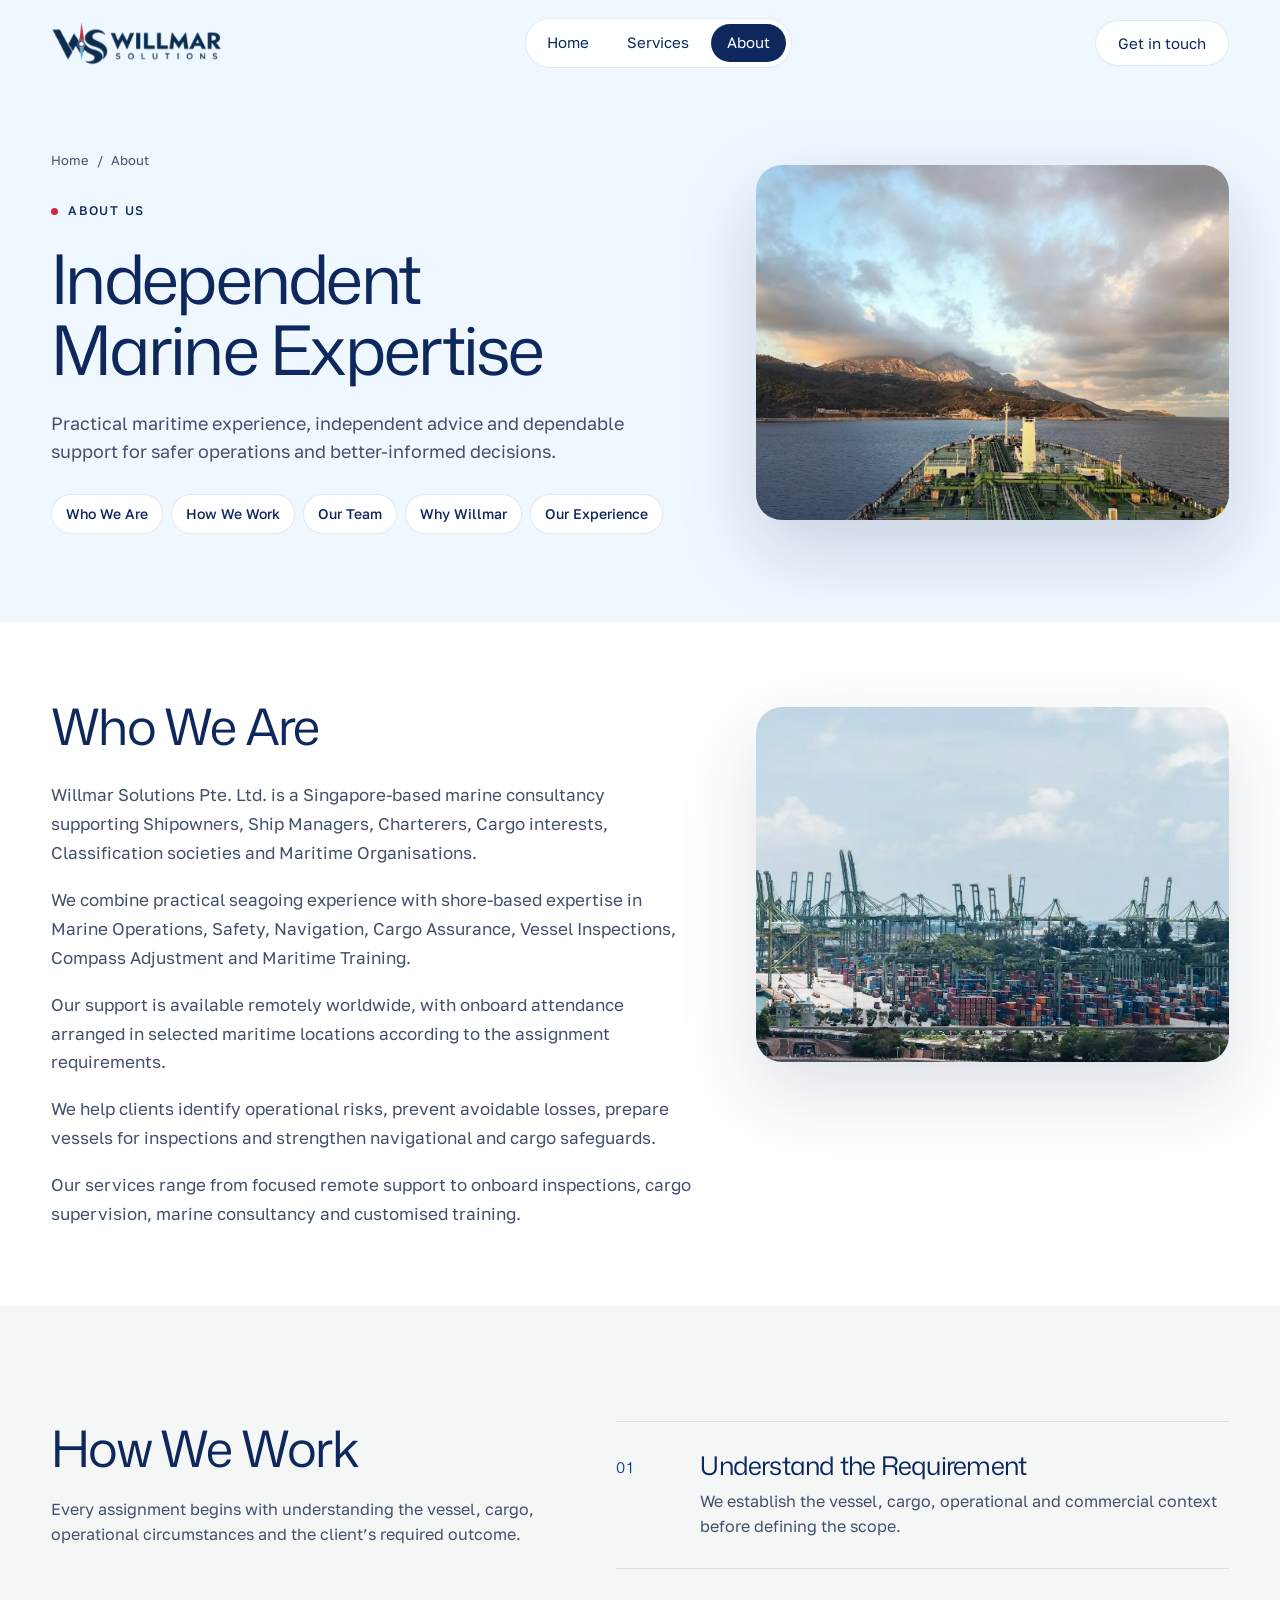
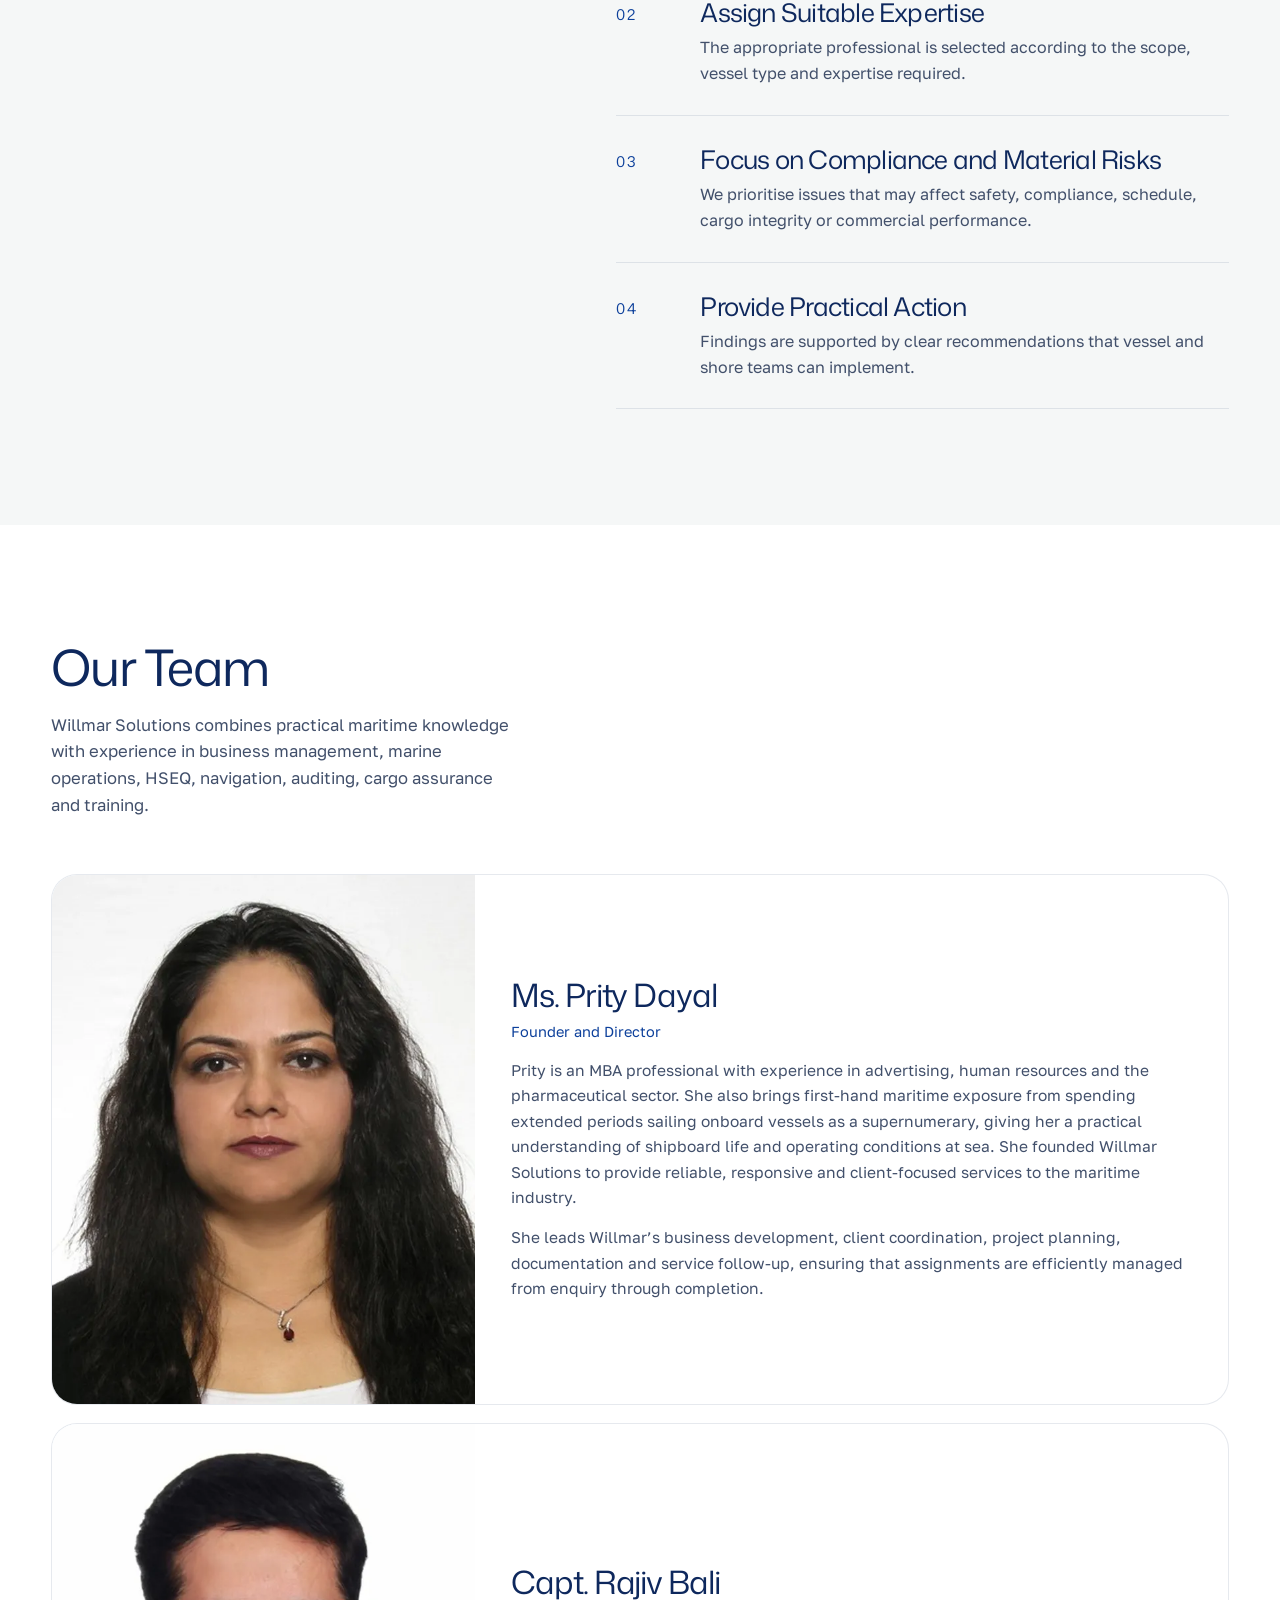
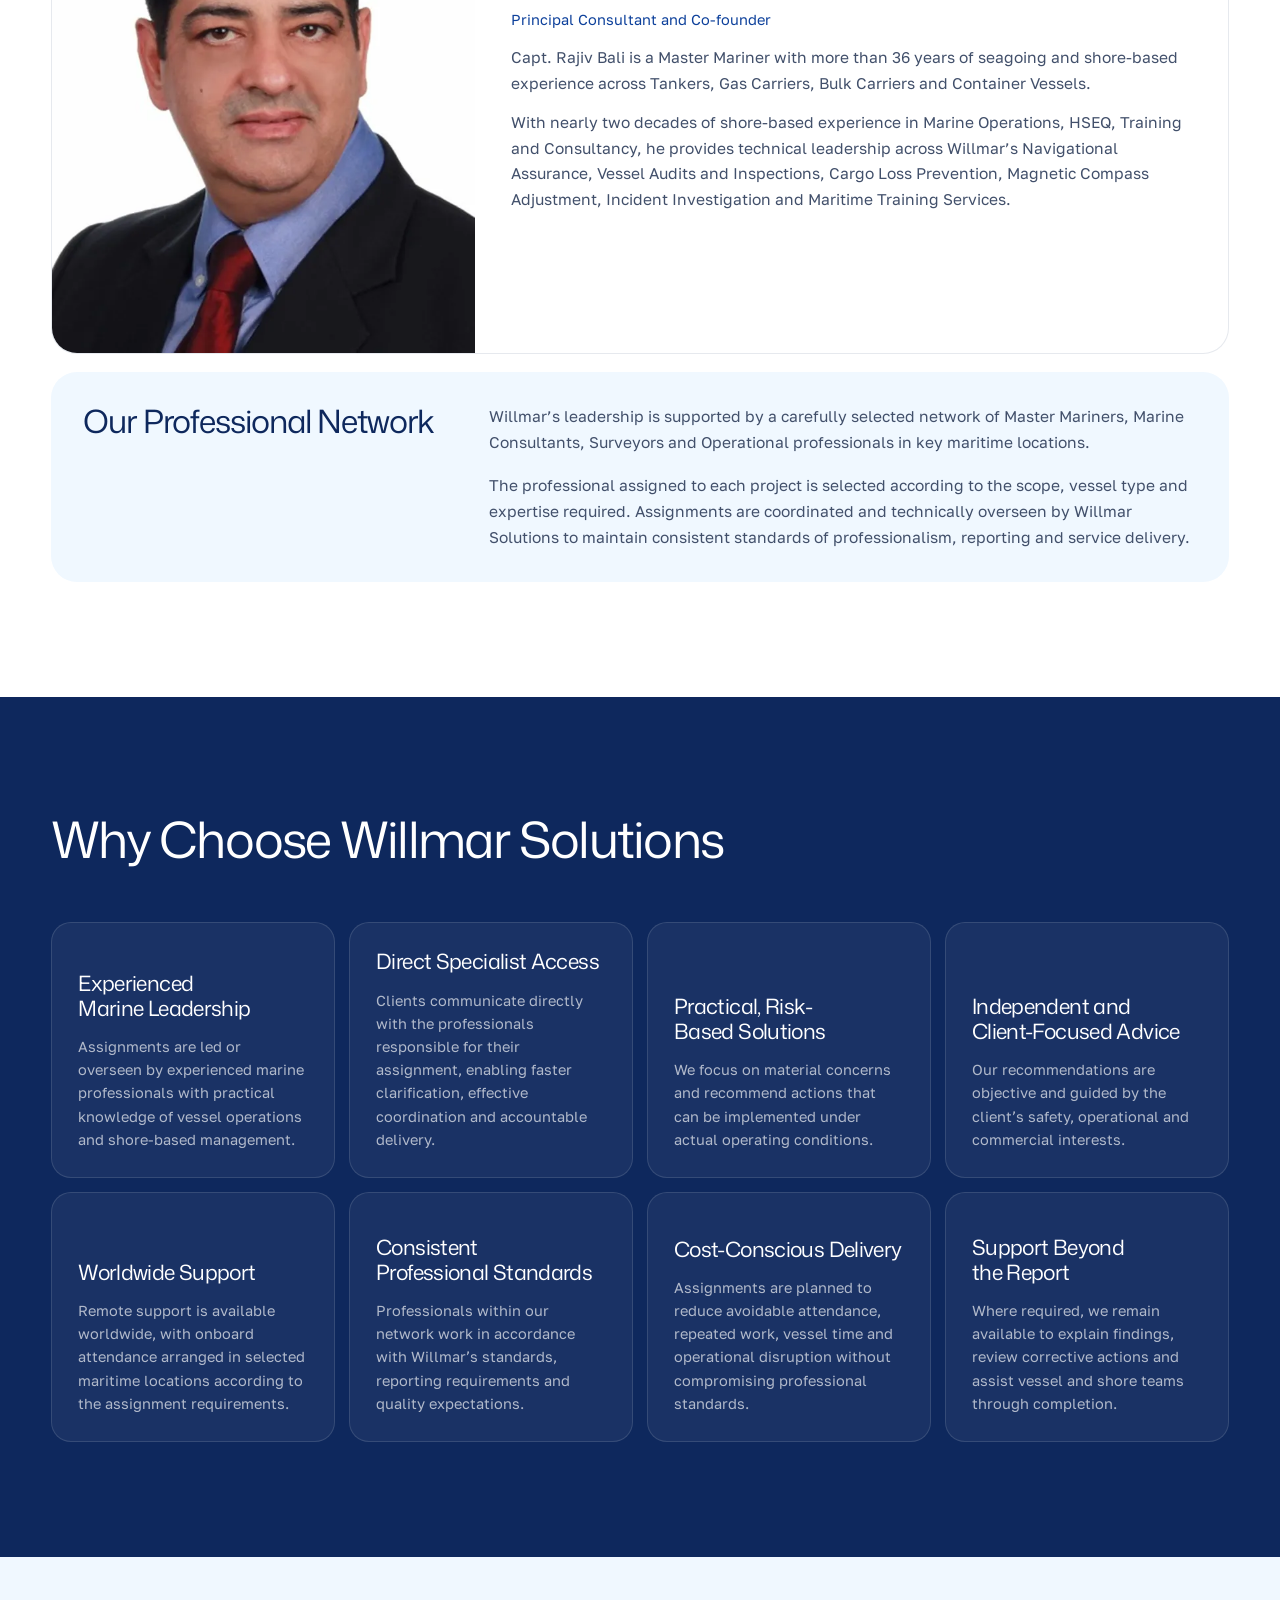
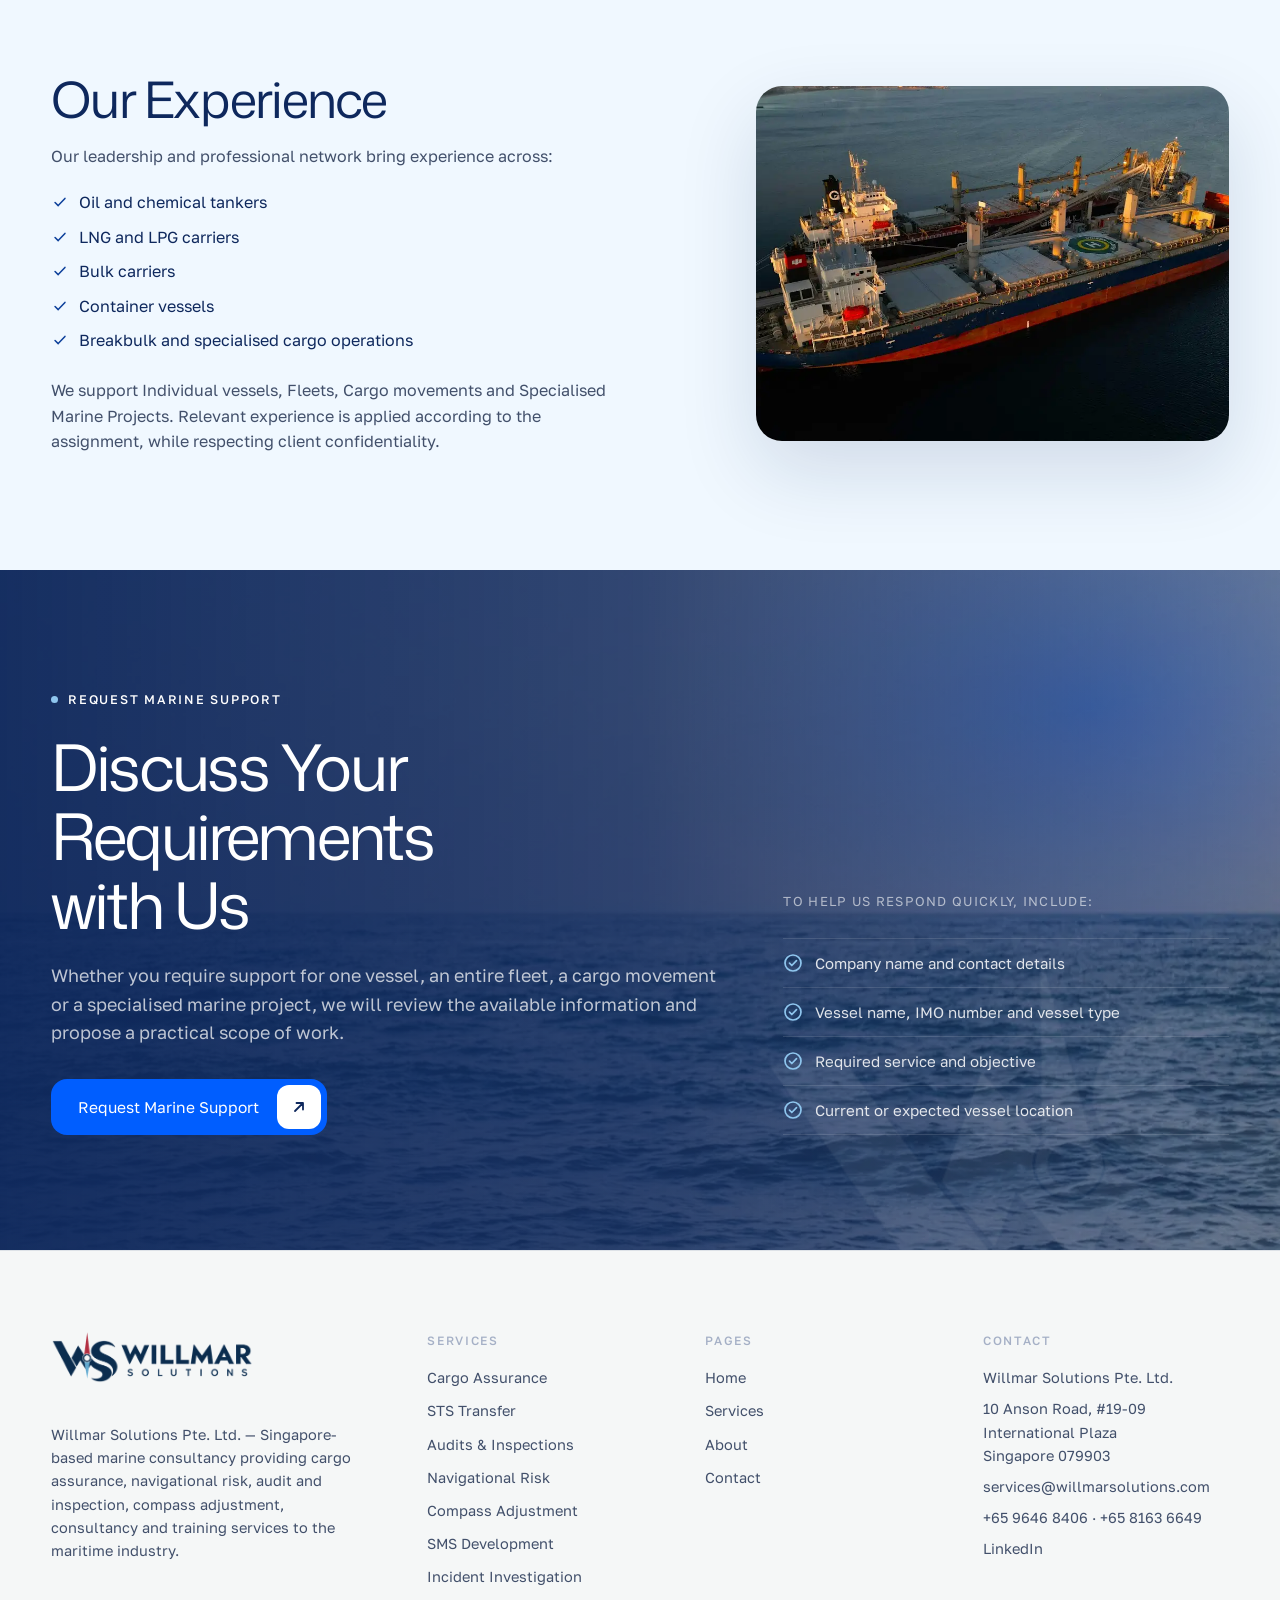
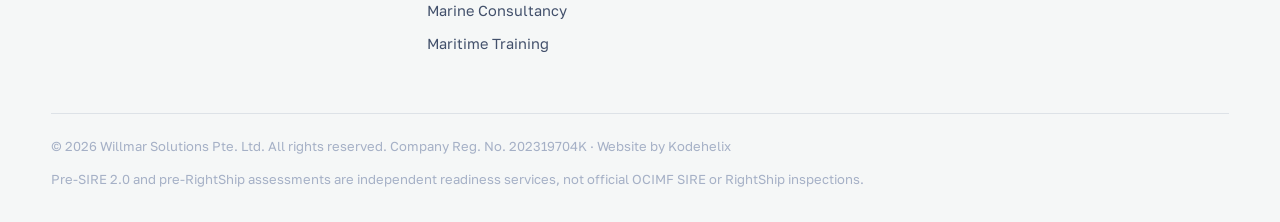
==== commit 96d38e25: "Restore Website by Kodehelix footer credit" ====
--- a/about.html
+++ b/about.html
@@ -78,7 +78,7 @@
       </div>
     </div>
   </div>
-  <div class="bottom"><span>© 2026 Willmar Solutions Pte. Ltd. All rights reserved. Company Reg. No. 202319704K</span><span>Pre-SIRE 2.0 and pre-RightShip assessments are independent readiness services, not official OCIMF SIRE or RightShip inspections.</span></div>
+  <div class="bottom"><span>© 2026 Willmar Solutions Pte. Ltd. All rights reserved. Company Reg. No. 202319704K · <a href="https://kodehelix.in/" target="_blank" rel="noopener">Website by Kodehelix</a></span><span>Pre-SIRE 2.0 and pre-RightShip assessments are independent readiness services, not official OCIMF SIRE or RightShip inspections.</span></div>
 </div>
 </footer>
 <script src="site.js?v=4"></script>
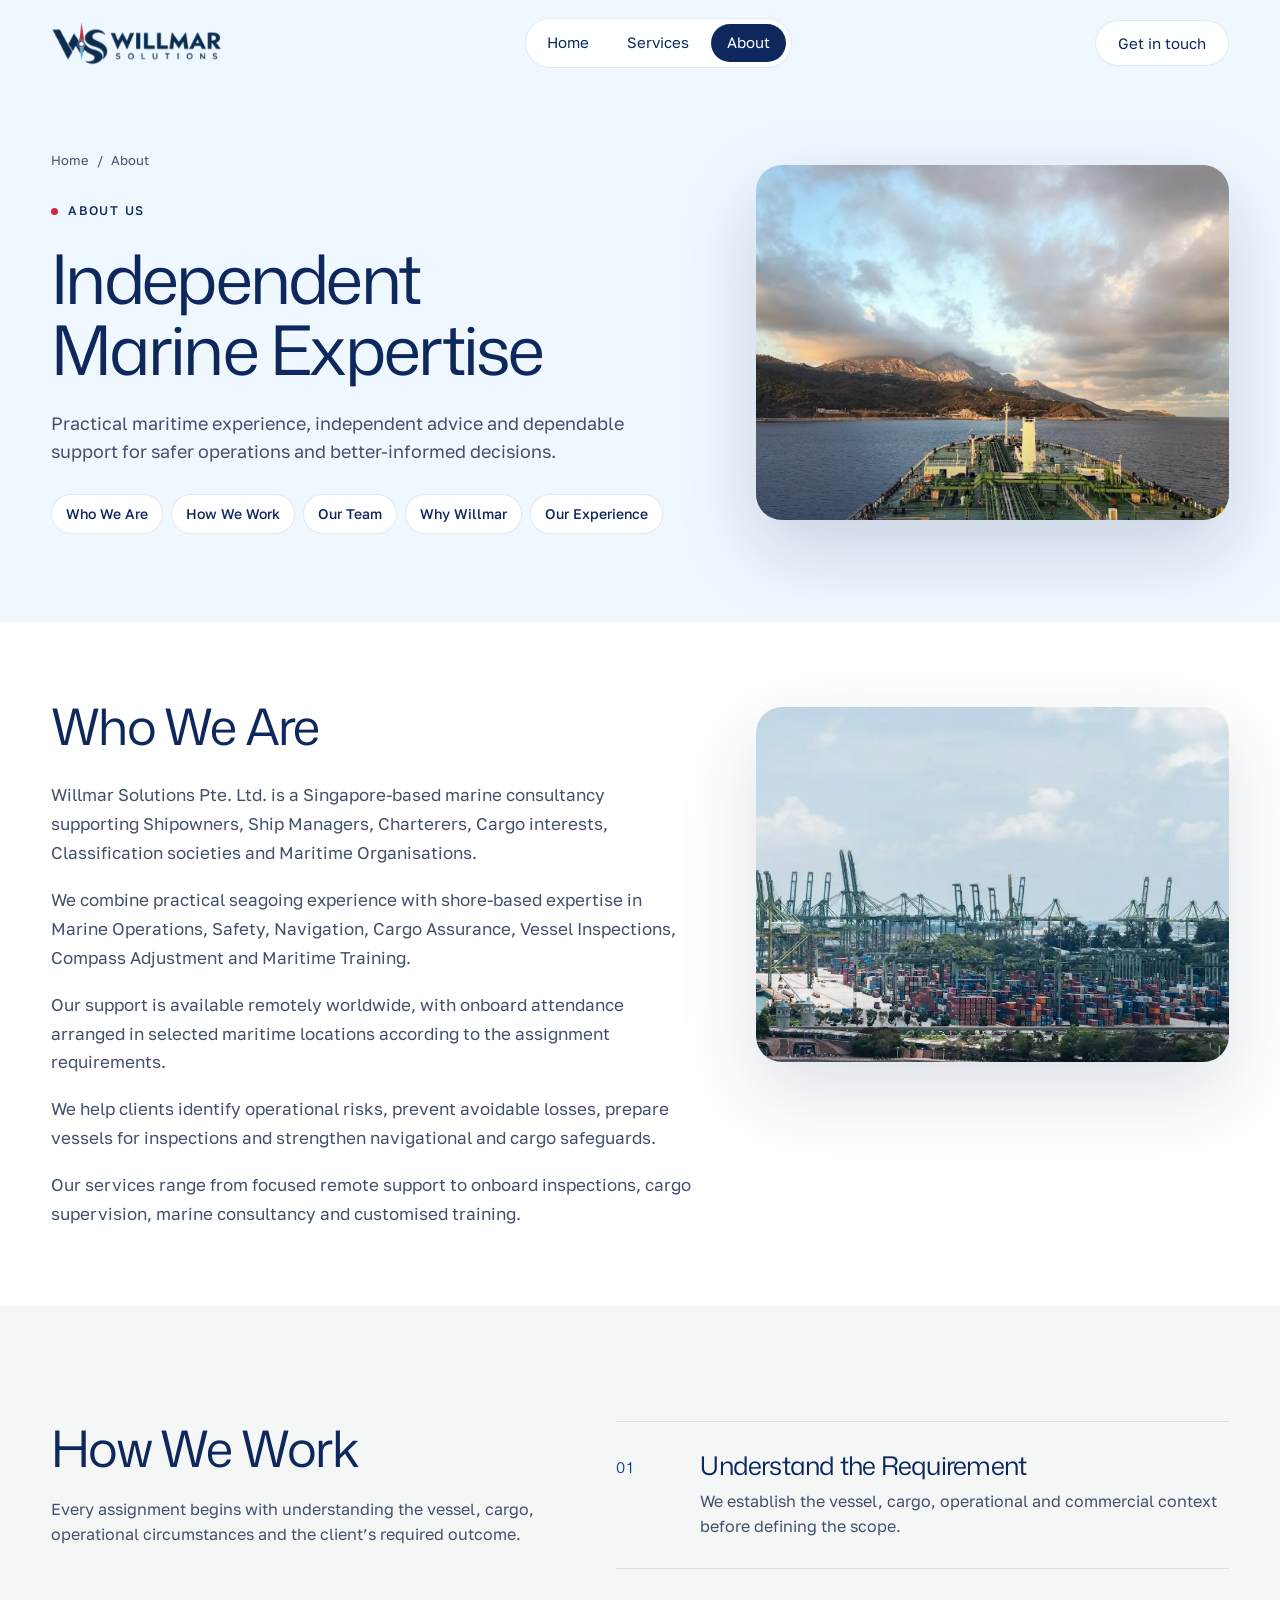
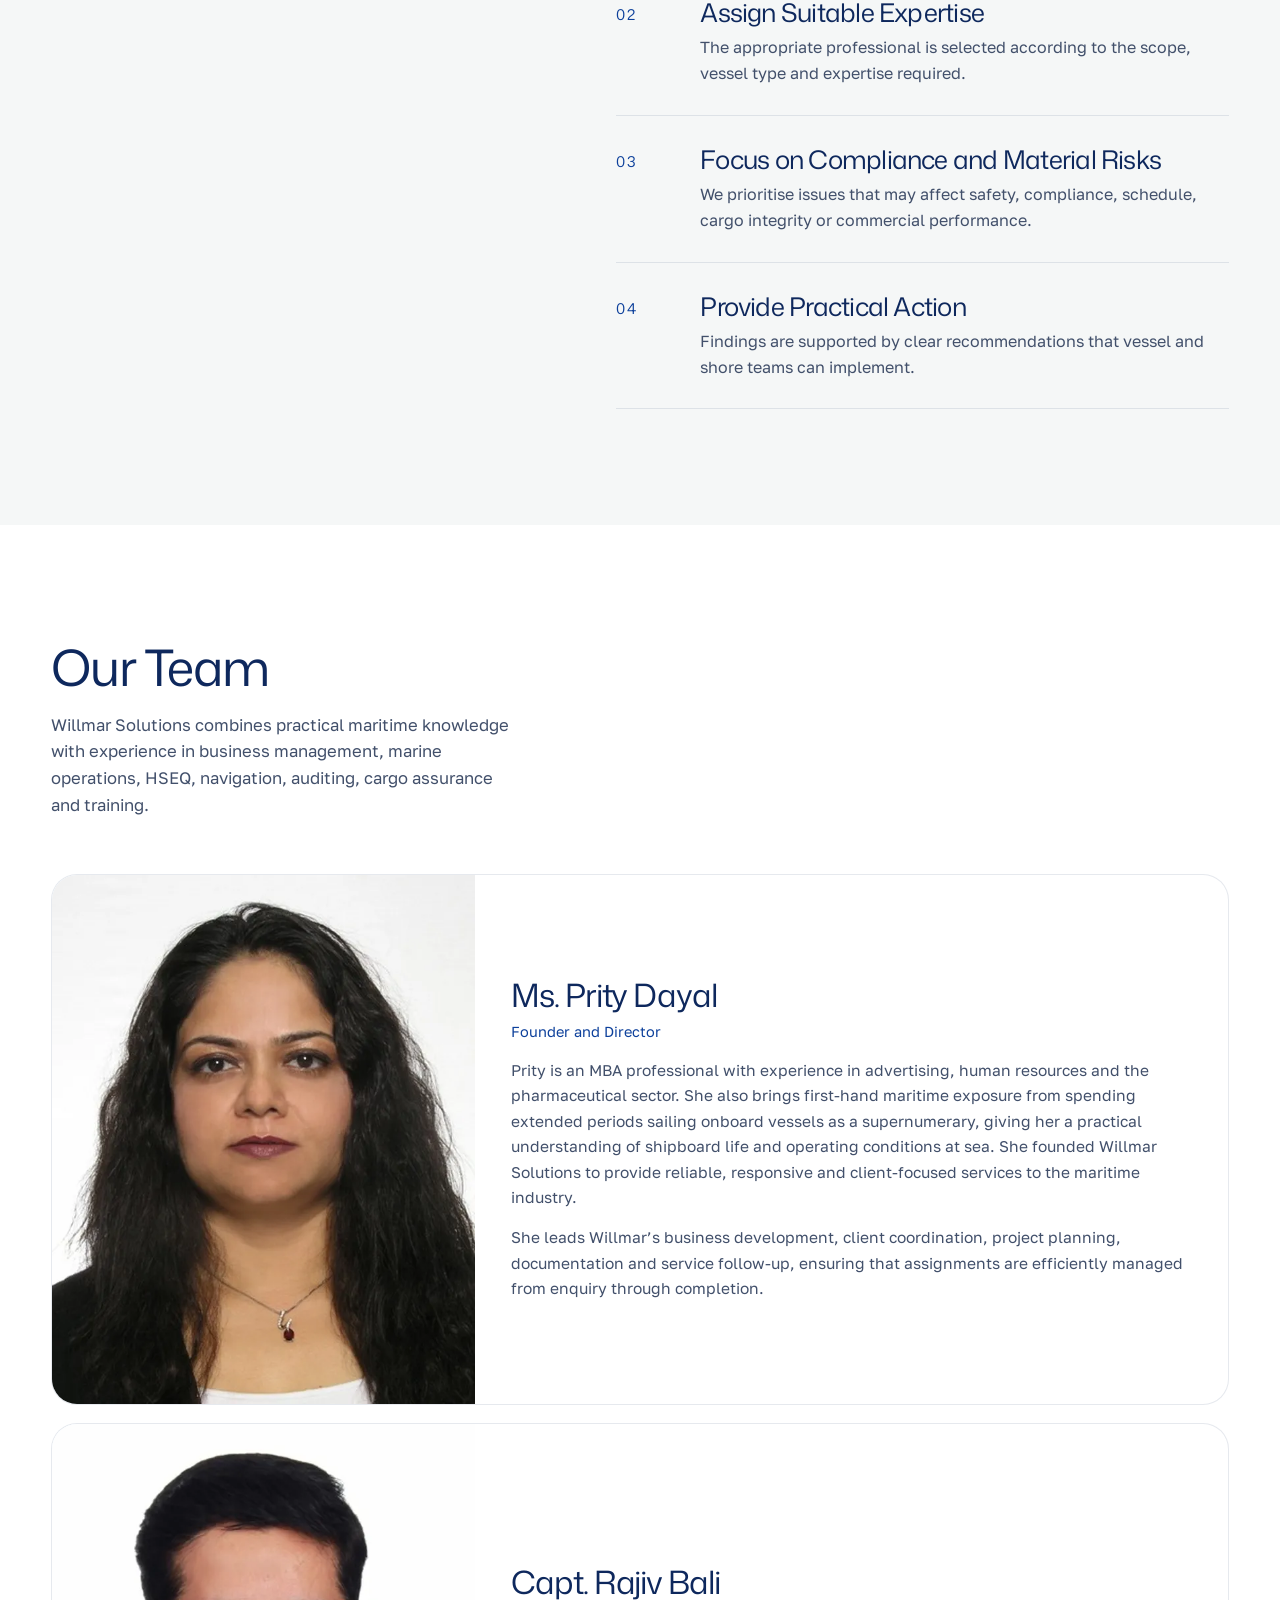
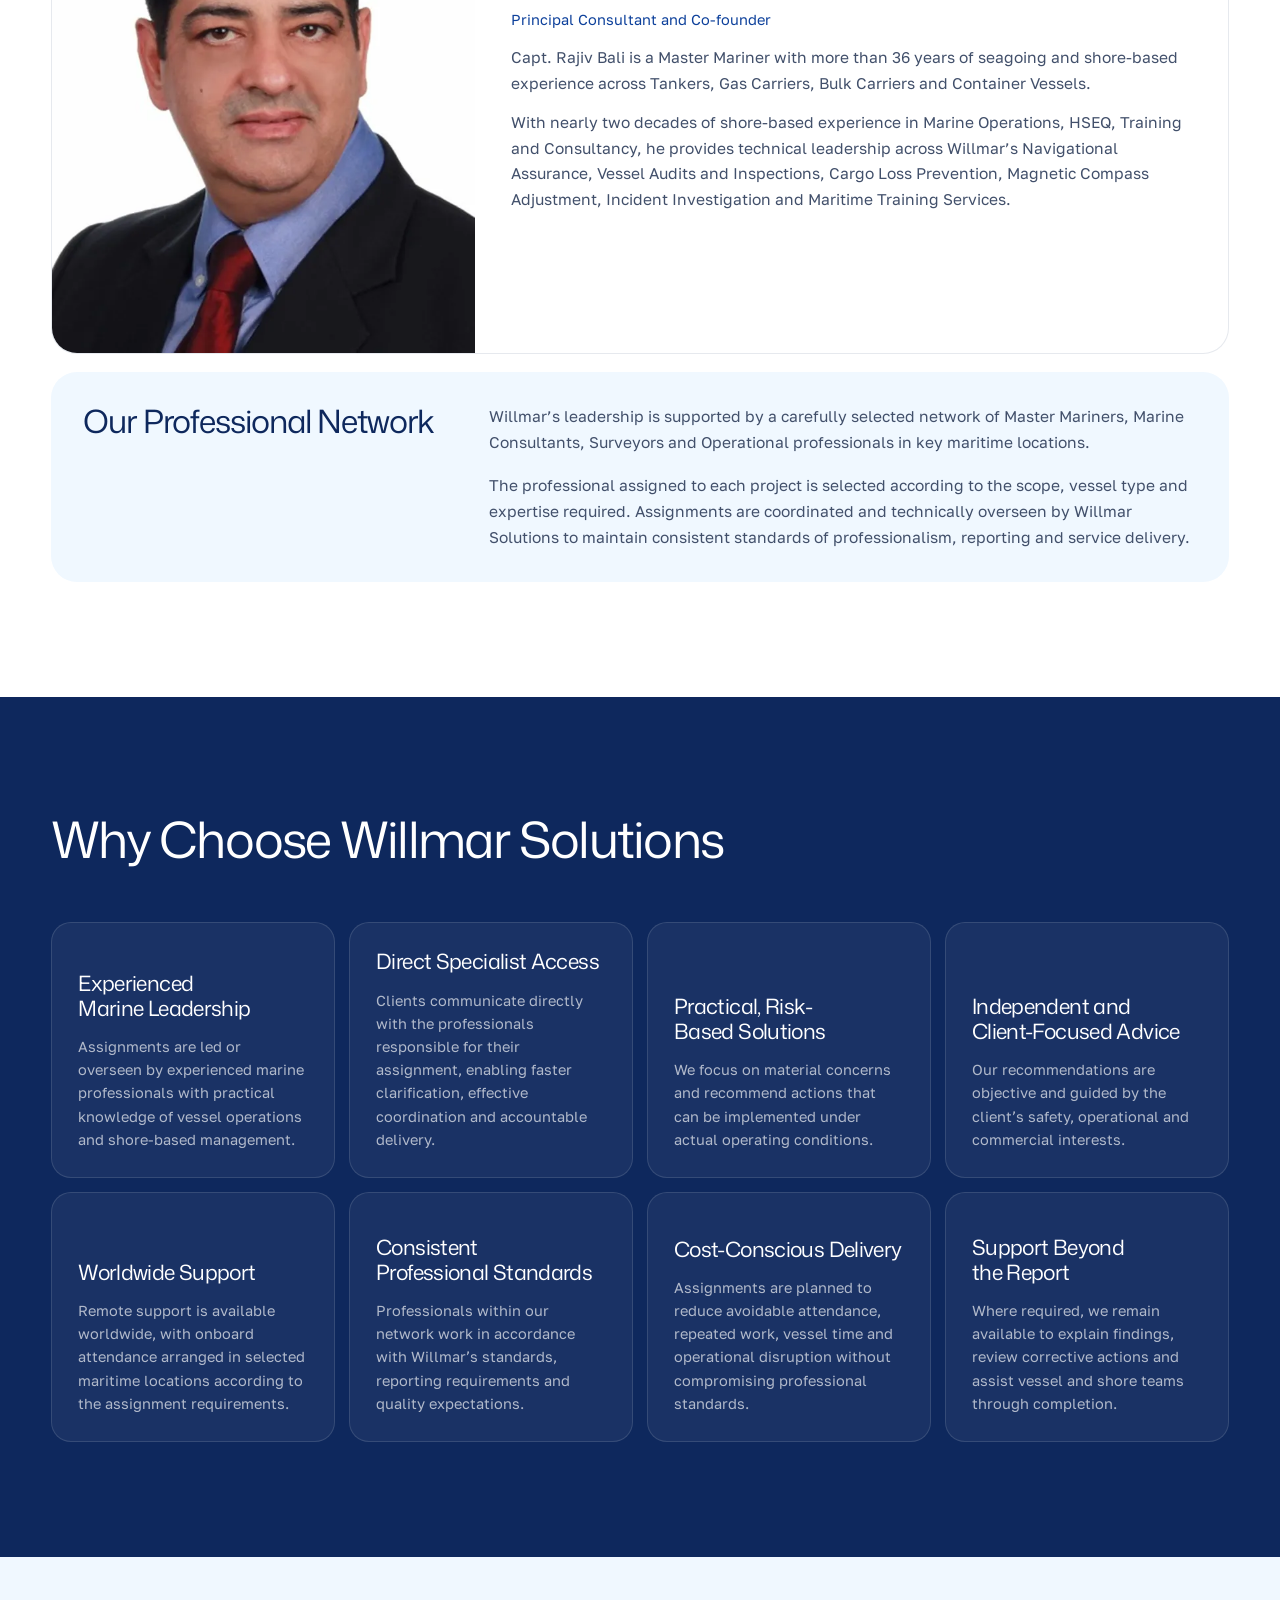
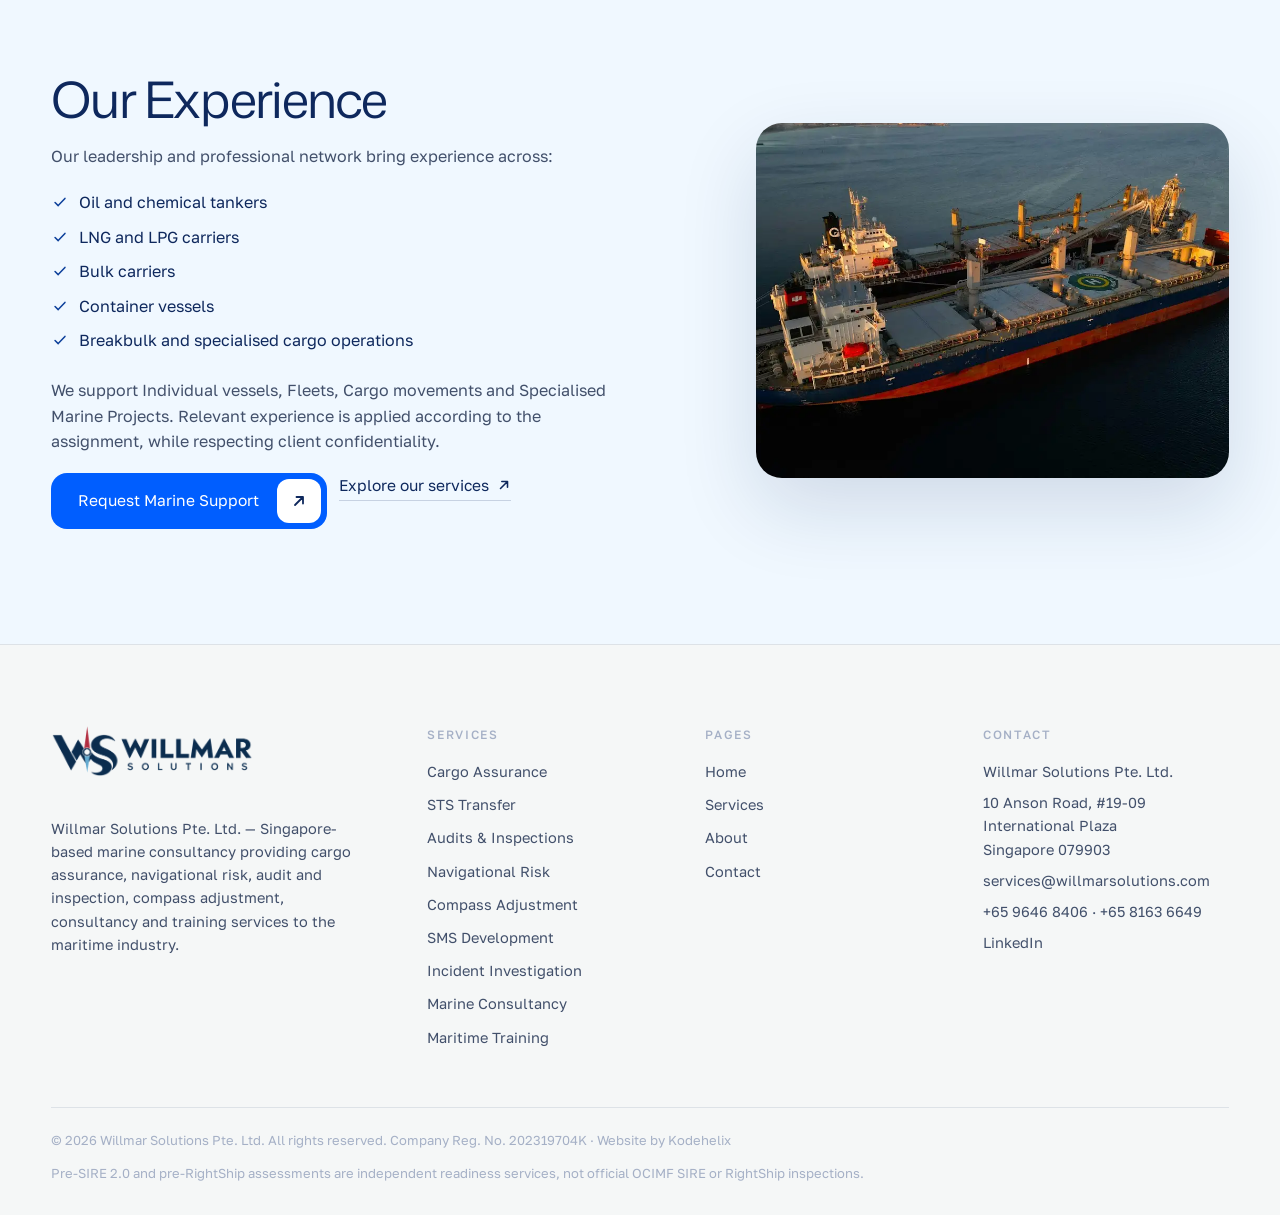
==== commit 9ad25690: "Match client's document: hero clip, sections and wording" ====
--- a/about.html
+++ b/about.html
@@ -7,7 +7,7 @@
 <meta name="description" content="About Willmar Solutions Pte. Ltd. — practical maritime experience, independent advice and dependable support for safer operations and better-informed decisions.">
 <link rel="icon" type="image/png" href="img/favicon.png">
 <link rel="preconnect" href="https://fonts.googleapis.com"><link rel="preconnect" href="https://fonts.gstatic.com" crossorigin><link rel="stylesheet" href="https://fonts.googleapis.com/css2?family=Mona+Sans:wght@400;500;600;700&family=Golos+Text:wght@400;500;600&display=swap">
-<link rel="stylesheet" href="site.css?v=4">
+<link rel="stylesheet" href="site.css?v=7">
 </head>
 <body>
 
@@ -39,24 +39,10 @@
 <section class="section white" id="team"><div class="wrap"><div class="section-head"><div><h2 class="h2">Our Team</h2><p class="section-lead">Willmar Solutions combines practical maritime knowledge with experience in business management, marine operations, HSEQ, navigation, auditing, cargo assurance and training.</p></div></div><div class="team-grid profiles"><div class="profile rv" style="--i:0"><div class="portrait"><div class="ph ph-prity " role="img" aria-label="Ms. Prity Dayal, Founder and Director"></div></div><div class="profile-body"><h3 class="h3">Ms. Prity Dayal</h3><span class="role">Founder and Director</span><p>Prity is an MBA professional with experience in advertising, human resources and the pharmaceutical sector. She also brings first-hand maritime exposure from spending extended periods sailing onboard vessels as a supernumerary, giving her a practical understanding of shipboard life and operating conditions at sea. She founded Willmar Solutions to provide reliable, responsive and client-focused services to the maritime industry.</p><p>She leads Willmar’s business development, client coordination, project planning, documentation and service follow-up, ensuring that assignments are efficiently managed from enquiry through completion.</p></div></div><div class="profile rv" style="--i:1"><div class="portrait"><div class="ph ph-rajiv " role="img" aria-label="Capt. Rajiv Bali, Principal Consultant and Co-founder"></div></div><div class="profile-body"><h3 class="h3">Capt. Rajiv Bali</h3><span class="role">Principal Consultant and Co-founder</span><p>Capt. Rajiv Bali is a Master Mariner with more than 36 years of seagoing and shore-based experience across Tankers, Gas Carriers, Bulk Carriers and Container Vessels.</p><p>With nearly two decades of shore-based experience in Marine Operations, HSEQ, Training and Consultancy, he provides technical leadership across Willmar’s Navigational Assurance, Vessel Audits and Inspections, Cargo Loss Prevention, Magnetic Compass Adjustment, Incident Investigation and Maritime Training Services.</p></div></div></div><div class="network"><div><h3 class="h3">Our Professional Network</h3></div><div class="stack"><p>Willmar’s leadership is supported by a carefully selected network of Master Mariners, Marine Consultants, Surveyors and Operational professionals in key maritime locations.</p><p>The professional assigned to each project is selected according to the scope, vessel type and expertise required. Assignments are coordinated and technically overseen by Willmar Solutions to maintain consistent standards of professionalism, reporting and service delivery.</p></div></div></div></section>
 <section class="section navy sonar" id="why"><div class="rings" aria-hidden="true"><i></i><i></i><i></i></div><div class="wrap"><div class="section-head"><div><h2 class="h2">Why Choose Willmar Solutions</h2></div></div><div class="why-grid" style="margin-top:0"><div class="why rv" style="--i:0"><h4>Experienced Marine Leadership</h4><p>Assignments are led or overseen by experienced marine professionals with practical knowledge of vessel operations and shore-based management.</p></div><div class="why rv" style="--i:1"><h4>Direct Specialist Access</h4><p>Clients communicate directly with the professionals responsible for their assignment, enabling faster clarification, effective coordination and accountable delivery.</p></div><div class="why rv" style="--i:2"><h4>Practical, Risk-Based Solutions</h4><p>We focus on material concerns and recommend actions that can be implemented under actual operating conditions.</p></div><div class="why rv" style="--i:3"><h4>Independent and Client-Focused Advice</h4><p>Our recommendations are objective and guided by the client’s safety, operational and commercial interests.</p></div><div class="why rv" style="--i:0"><h4>Worldwide Support</h4><p>Remote support is available worldwide, with onboard attendance arranged in selected maritime locations according to the assignment requirements.</p></div><div class="why rv" style="--i:1"><h4>Consistent Professional Standards</h4><p>Professionals within our network work in accordance with Willmar’s standards, reporting requirements and quality expectations.</p></div><div class="why rv" style="--i:2"><h4>Cost-Conscious Delivery</h4><p>Assignments are planned to reduce avoidable attendance, repeated work, vessel time and operational disruption without compromising professional standards.</p></div><div class="why rv" style="--i:3"><h4>Support Beyond the Report</h4><p>Where required, we remain available to explain findings, review corrective actions and assist vessel and shore teams through completion.</p></div></div></div></section>
 <section class="section mist" id="experience"><div class="wrap split exp">
-  <div class="stack"><h2 class="h2">Our Experience</h2><p>Our leadership and professional network bring experience across:</p><ul class="ticks exp-list"><li><svg viewBox="0 0 20 20" fill="none" stroke="currentColor" stroke-width="1.7" stroke-linecap="round" stroke-linejoin="round"><path d="m4.5 10.5 3.5 3.5 7.5-8"/></svg><span>Oil and chemical tankers</span></li><li><svg viewBox="0 0 20 20" fill="none" stroke="currentColor" stroke-width="1.7" stroke-linecap="round" stroke-linejoin="round"><path d="m4.5 10.5 3.5 3.5 7.5-8"/></svg><span>LNG and LPG carriers</span></li><li><svg viewBox="0 0 20 20" fill="none" stroke="currentColor" stroke-width="1.7" stroke-linecap="round" stroke-linejoin="round"><path d="m4.5 10.5 3.5 3.5 7.5-8"/></svg><span>Bulk carriers</span></li><li><svg viewBox="0 0 20 20" fill="none" stroke="currentColor" stroke-width="1.7" stroke-linecap="round" stroke-linejoin="round"><path d="m4.5 10.5 3.5 3.5 7.5-8"/></svg><span>Container vessels</span></li><li><svg viewBox="0 0 20 20" fill="none" stroke="currentColor" stroke-width="1.7" stroke-linecap="round" stroke-linejoin="round"><path d="m4.5 10.5 3.5 3.5 7.5-8"/></svg><span>Breakbulk and specialised cargo operations</span></li></ul><p>We support Individual vessels, Fleets, Cargo movements and Specialised Marine Projects. Relevant experience is applied according to the assignment, while respecting client confidentiality.</p></div>
+  <div class="stack"><h2 class="h2">Our Experience</h2><p>Our leadership and professional network bring experience across:</p><ul class="ticks exp-list"><li><svg viewBox="0 0 20 20" fill="none" stroke="currentColor" stroke-width="1.7" stroke-linecap="round" stroke-linejoin="round"><path d="m4.5 10.5 3.5 3.5 7.5-8"/></svg><span>Oil and chemical tankers</span></li><li><svg viewBox="0 0 20 20" fill="none" stroke="currentColor" stroke-width="1.7" stroke-linecap="round" stroke-linejoin="round"><path d="m4.5 10.5 3.5 3.5 7.5-8"/></svg><span>LNG and LPG carriers</span></li><li><svg viewBox="0 0 20 20" fill="none" stroke="currentColor" stroke-width="1.7" stroke-linecap="round" stroke-linejoin="round"><path d="m4.5 10.5 3.5 3.5 7.5-8"/></svg><span>Bulk carriers</span></li><li><svg viewBox="0 0 20 20" fill="none" stroke="currentColor" stroke-width="1.7" stroke-linecap="round" stroke-linejoin="round"><path d="m4.5 10.5 3.5 3.5 7.5-8"/></svg><span>Container vessels</span></li><li><svg viewBox="0 0 20 20" fill="none" stroke="currentColor" stroke-width="1.7" stroke-linecap="round" stroke-linejoin="round"><path d="m4.5 10.5 3.5 3.5 7.5-8"/></svg><span>Breakbulk and specialised cargo operations</span></li></ul><p>We support Individual vessels, Fleets, Cargo movements and Specialised Marine Projects. Relevant experience is applied according to the assignment, while respecting client confidentiality.</p><div class="actions"><a class="btn primary" href="contact.html"><span>Request Marine Support</span><span class="ic"><svg viewBox="0 0 16 16" fill="none" stroke="currentColor" stroke-width="1.8" stroke-linecap="round" stroke-linejoin="round"><path d="M4 12 12 4M5.5 4H12v6.5"/></svg></span></a><a class="link" href="services.html">Explore our services <svg viewBox="0 0 16 16" fill="none" stroke="currentColor" stroke-width="1.8" stroke-linecap="round" stroke-linejoin="round"><path d="M4 12 12 4M5.5 4H12v6.5"/></svg></a></div></div>
   <div class="exp-img rv"><div class="ph ph-bulk " role="img" aria-label="Aerial view of a bulk carrier"></div></div>
 </div></section>
-<section class="cta-band">
-<div class="ph ph-sea cta-photo" role="img" aria-label="Open sea at dusk"></div><div class="ph ph-logo-mark-white cta-mark" role="img" aria-label=""></div>
-<div class="wrap inner">
-  <div>
-    <span class="eyebrow">Request Marine Support</span>
-    <h2>Discuss Your Requirements with Us</h2>
-    <p class="lead">Whether you require support for one vessel, an entire fleet, a cargo movement or a specialised marine project, we will review the available information and propose a practical scope of work.</p>
-    <div class="actions"><a class="btn primary" href="contact.html"><span>Request Marine Support</span><span class="ic"><svg viewBox="0 0 16 16" fill="none" stroke="currentColor" stroke-width="1.8" stroke-linecap="round" stroke-linejoin="round"><path d="M4 12 12 4M5.5 4H12v6.5"/></svg></span></a></div>
-  </div>
-  <div class="notes">
-    <div class="notes-title">To help us respond quickly, include:</div>
-    <ul class="notes-list"><li><svg viewBox="0 0 20 20" fill="none" stroke="currentColor" stroke-width="1.7" stroke-linecap="round" stroke-linejoin="round"><circle cx="10" cy="10" r="8"/><path d="m6.5 10.2 2.3 2.3 4.7-4.800"/></svg><span>Company name and contact details</span></li><li><svg viewBox="0 0 20 20" fill="none" stroke="currentColor" stroke-width="1.7" stroke-linecap="round" stroke-linejoin="round"><circle cx="10" cy="10" r="8"/><path d="m6.5 10.2 2.3 2.3 4.7-4.800"/></svg><span>Vessel name, IMO number and vessel type</span></li><li><svg viewBox="0 0 20 20" fill="none" stroke="currentColor" stroke-width="1.7" stroke-linecap="round" stroke-linejoin="round"><circle cx="10" cy="10" r="8"/><path d="m6.5 10.2 2.3 2.3 4.7-4.800"/></svg><span>Required service and objective</span></li><li><svg viewBox="0 0 20 20" fill="none" stroke="currentColor" stroke-width="1.7" stroke-linecap="round" stroke-linejoin="round"><circle cx="10" cy="10" r="8"/><path d="m6.5 10.2 2.3 2.3 4.7-4.800"/></svg><span>Current or expected vessel location</span></li></ul>
-  </div>
-</div>
-</section>
+
 </main>
 <a class="to-top" id="to-top" href="#top" aria-label="Back to top"><svg viewBox="0 0 16 16" fill="none" stroke="currentColor" stroke-width="1.8" stroke-linecap="round" stroke-linejoin="round"><path d="M8 13V3M3.5 7.5 8 3l4.5 4.5"/></svg></a>
 <footer class="footer">
@@ -81,6 +67,6 @@
   <div class="bottom"><span>© 2026 Willmar Solutions Pte. Ltd. All rights reserved. Company Reg. No. 202319704K · <a href="https://kodehelix.in/" target="_blank" rel="noopener">Website by Kodehelix</a></span><span>Pre-SIRE 2.0 and pre-RightShip assessments are independent readiness services, not official OCIMF SIRE or RightShip inspections.</span></div>
 </div>
 </footer>
-<script src="site.js?v=4"></script>
+<script src="site.js?v=7"></script>
 </body>
 </html>
--- a/site.css
+++ b/site.css
@@ -799,3 +799,24 @@
 .h2 .dim{color:var(--sea)}
 .navy .h2 .dim,.cta-band .h2 .dim{color:rgba(255,255,255,.74)}
 .page-hero .crumbs,.strip-label{color:var(--text)}
+
+/* hero video (client-supplied footage); the poster frame shows instantly, the clip loops silently */
+.hero2-visual{aspect-ratio:4/3}
+.frame-video{position:absolute;inset:0;width:100%;height:100%;object-fit:cover;object-position:58% center;display:block;background:#0B2A5B url(img/hero-sea.jpg) 58% center/cover no-repeat}
+@media (max-width:900px){.hero2-visual{aspect-ratio:16/10}}
+.hero2 .float.f1{left:auto;right:-6%;top:-5%}
+/* new clip: ship sits low in the frame, so the caption moves to the top over a navy fade */
+.hero2 .frame-shade{background:linear-gradient(180deg,rgba(7,22,52,.82) 0%,rgba(7,22,52,.45) 30%,rgba(7,22,52,0) 55%)}
+.hero2 .frame-cap{top:24px;bottom:auto}
+.hero2 .float.f1{left:-7%;right:auto;top:auto;bottom:9%}
+@media (max-width:900px){.hero2 .frame-cap{top:16px}}
+
+/* v7: cropped clip (ship on the right, open water on the left); no grey wash, card over open water */
+.frame-video{object-position:center;background:#0B2A5B url(img/hero-sea2.jpg) center/cover no-repeat}
+.hero2 .frame-shade{background:linear-gradient(180deg,rgba(6,24,56,.62) 0%,rgba(6,24,56,.28) 26%,rgba(6,24,56,0) 46%)}
+.hero2 .frame-cap{text-shadow:0 1px 12px rgba(4,16,40,.45)}
+.hero2 .float.f1{left:-7%;right:auto;top:auto;bottom:16%;width:min(280px,58%)}
+.hero2 .float.f1{display:none}
+/* closing band now carries only the client's heading and paragraph */
+.cta-band .inner{grid-template-columns:1fr}
+.cta-band h2{max-width:22ch}
